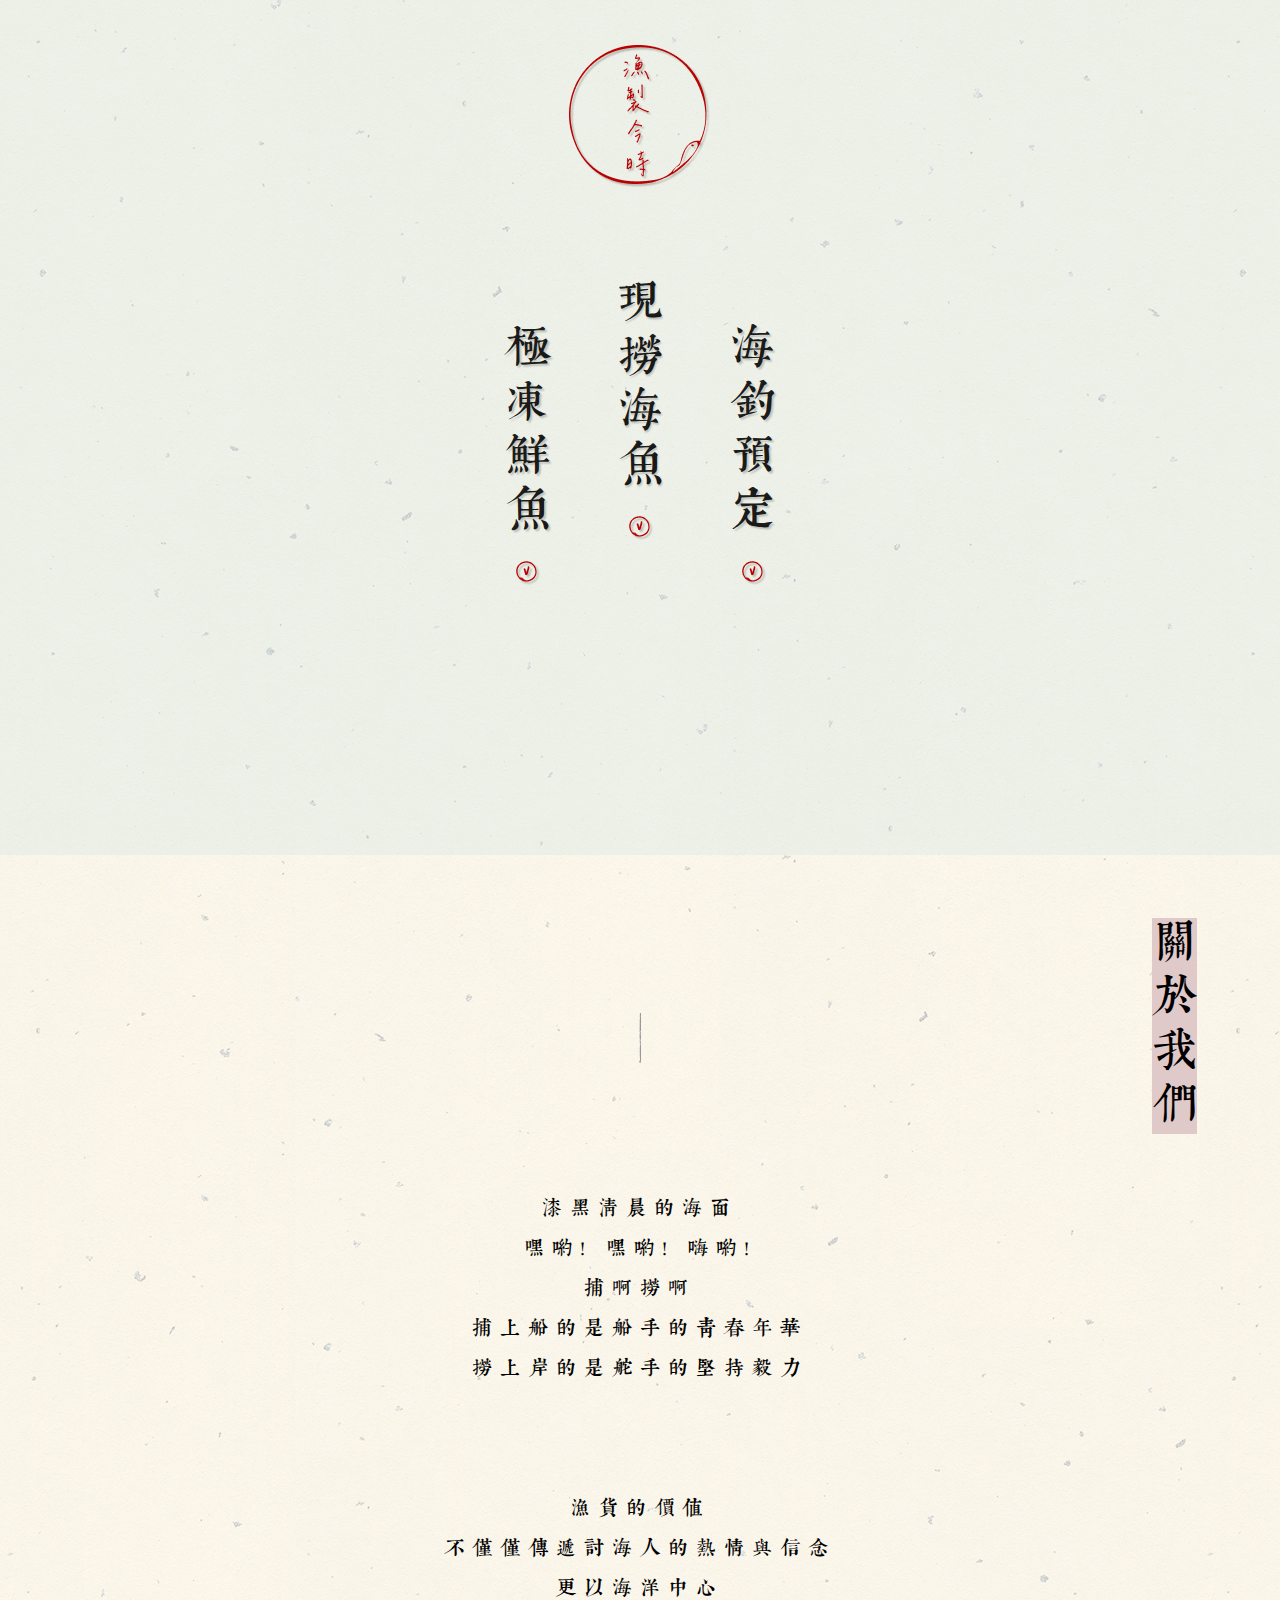
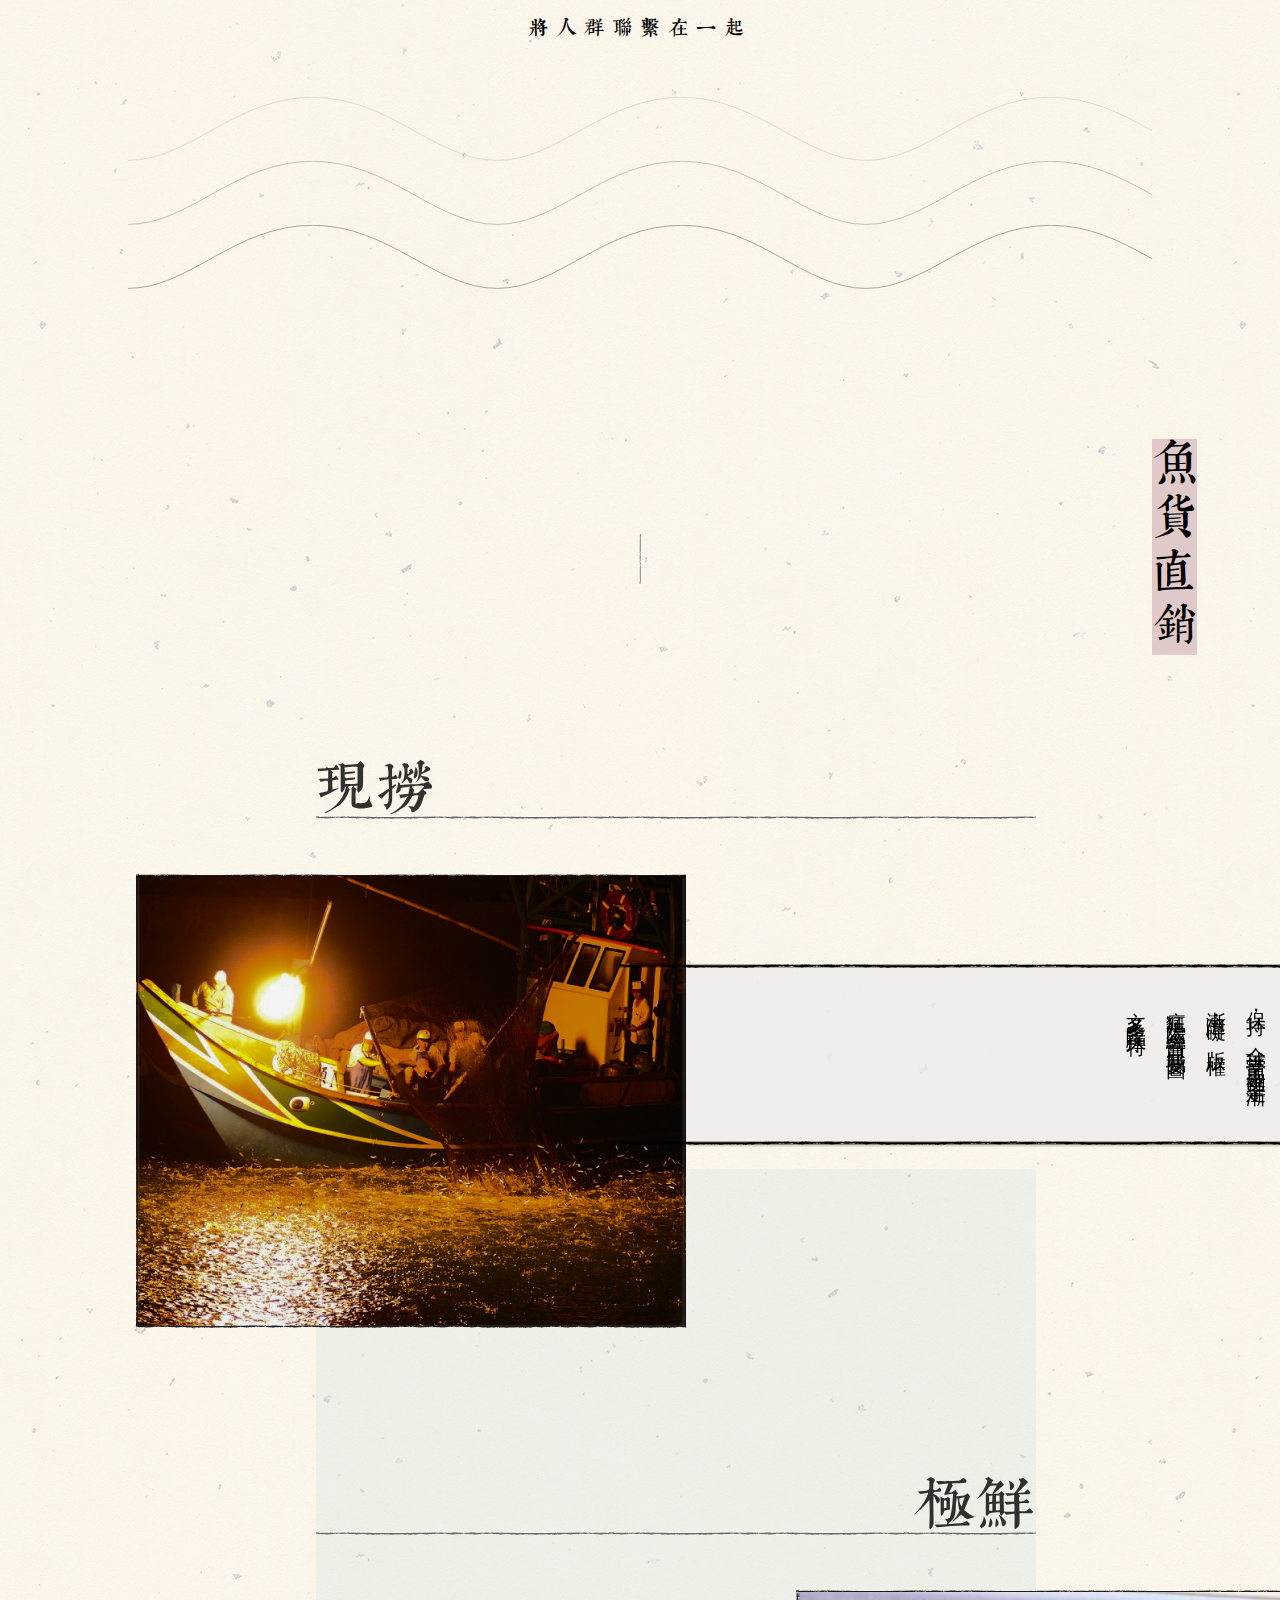
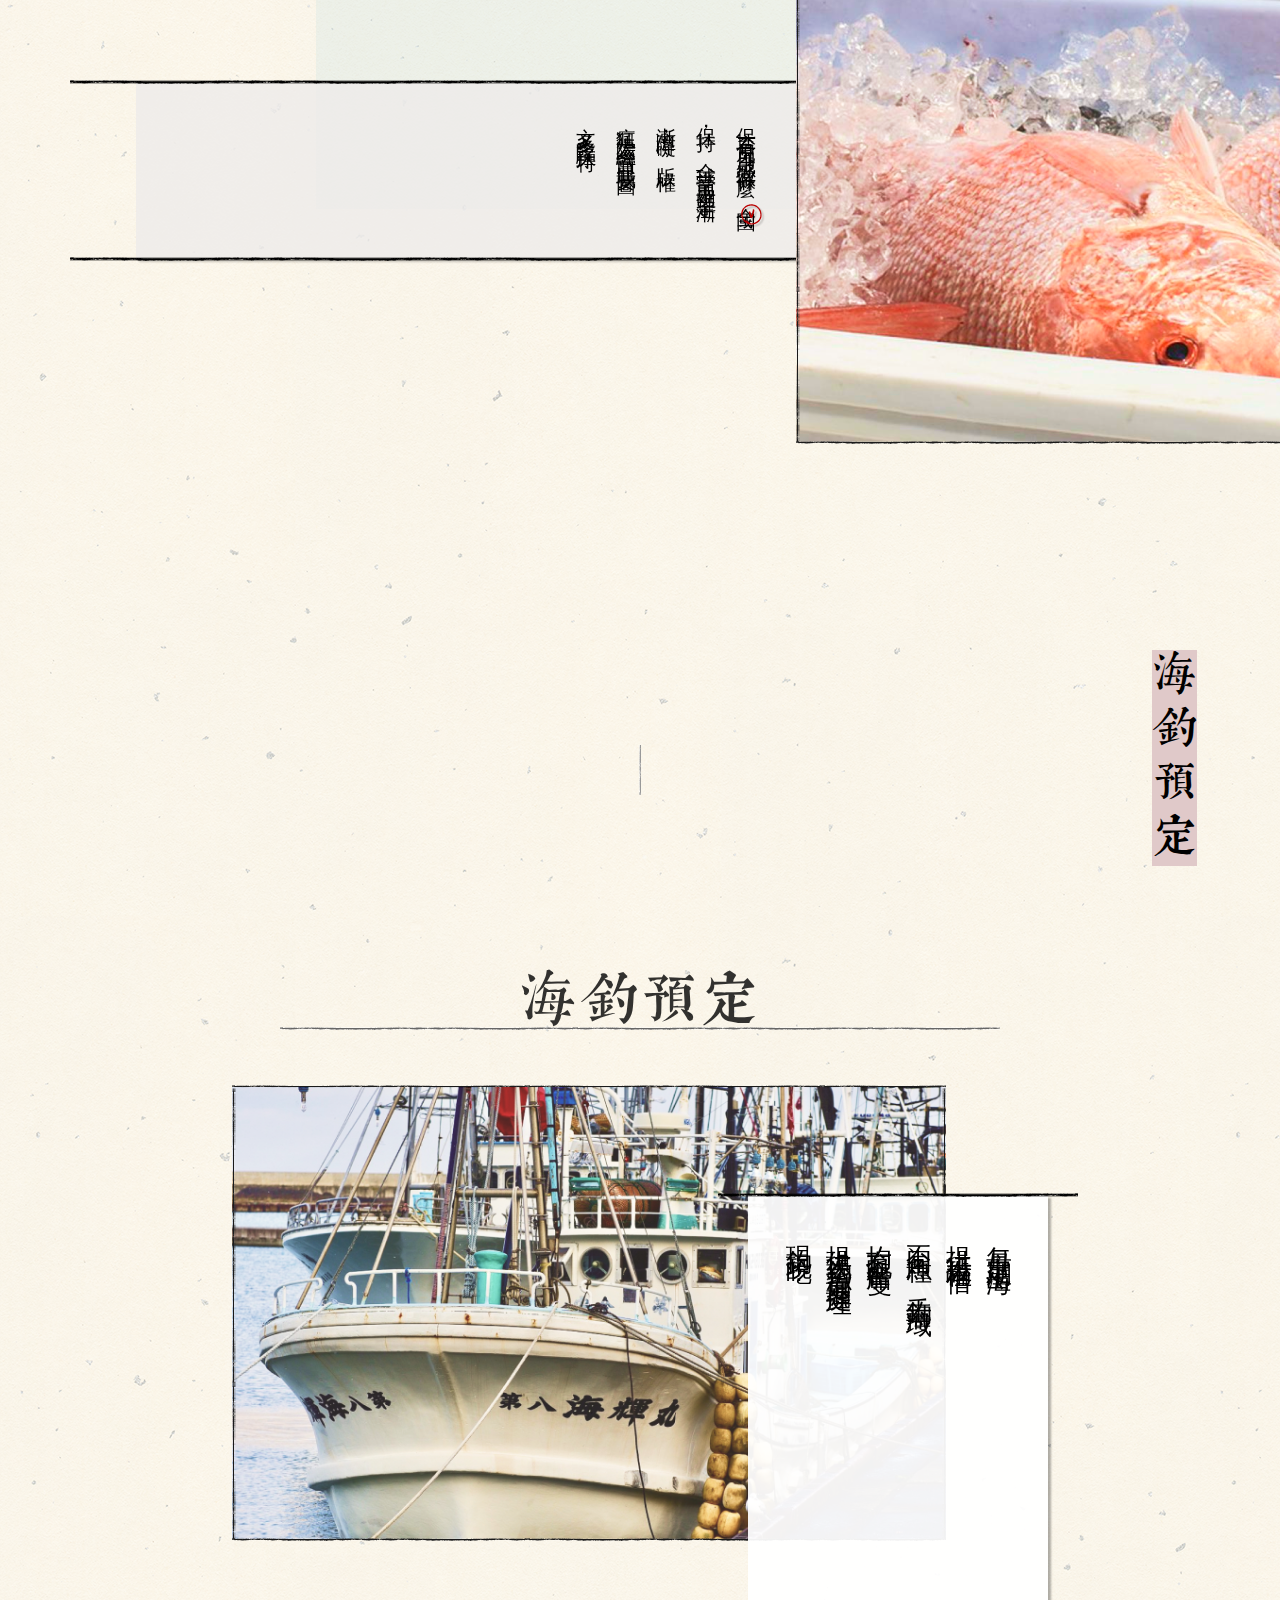
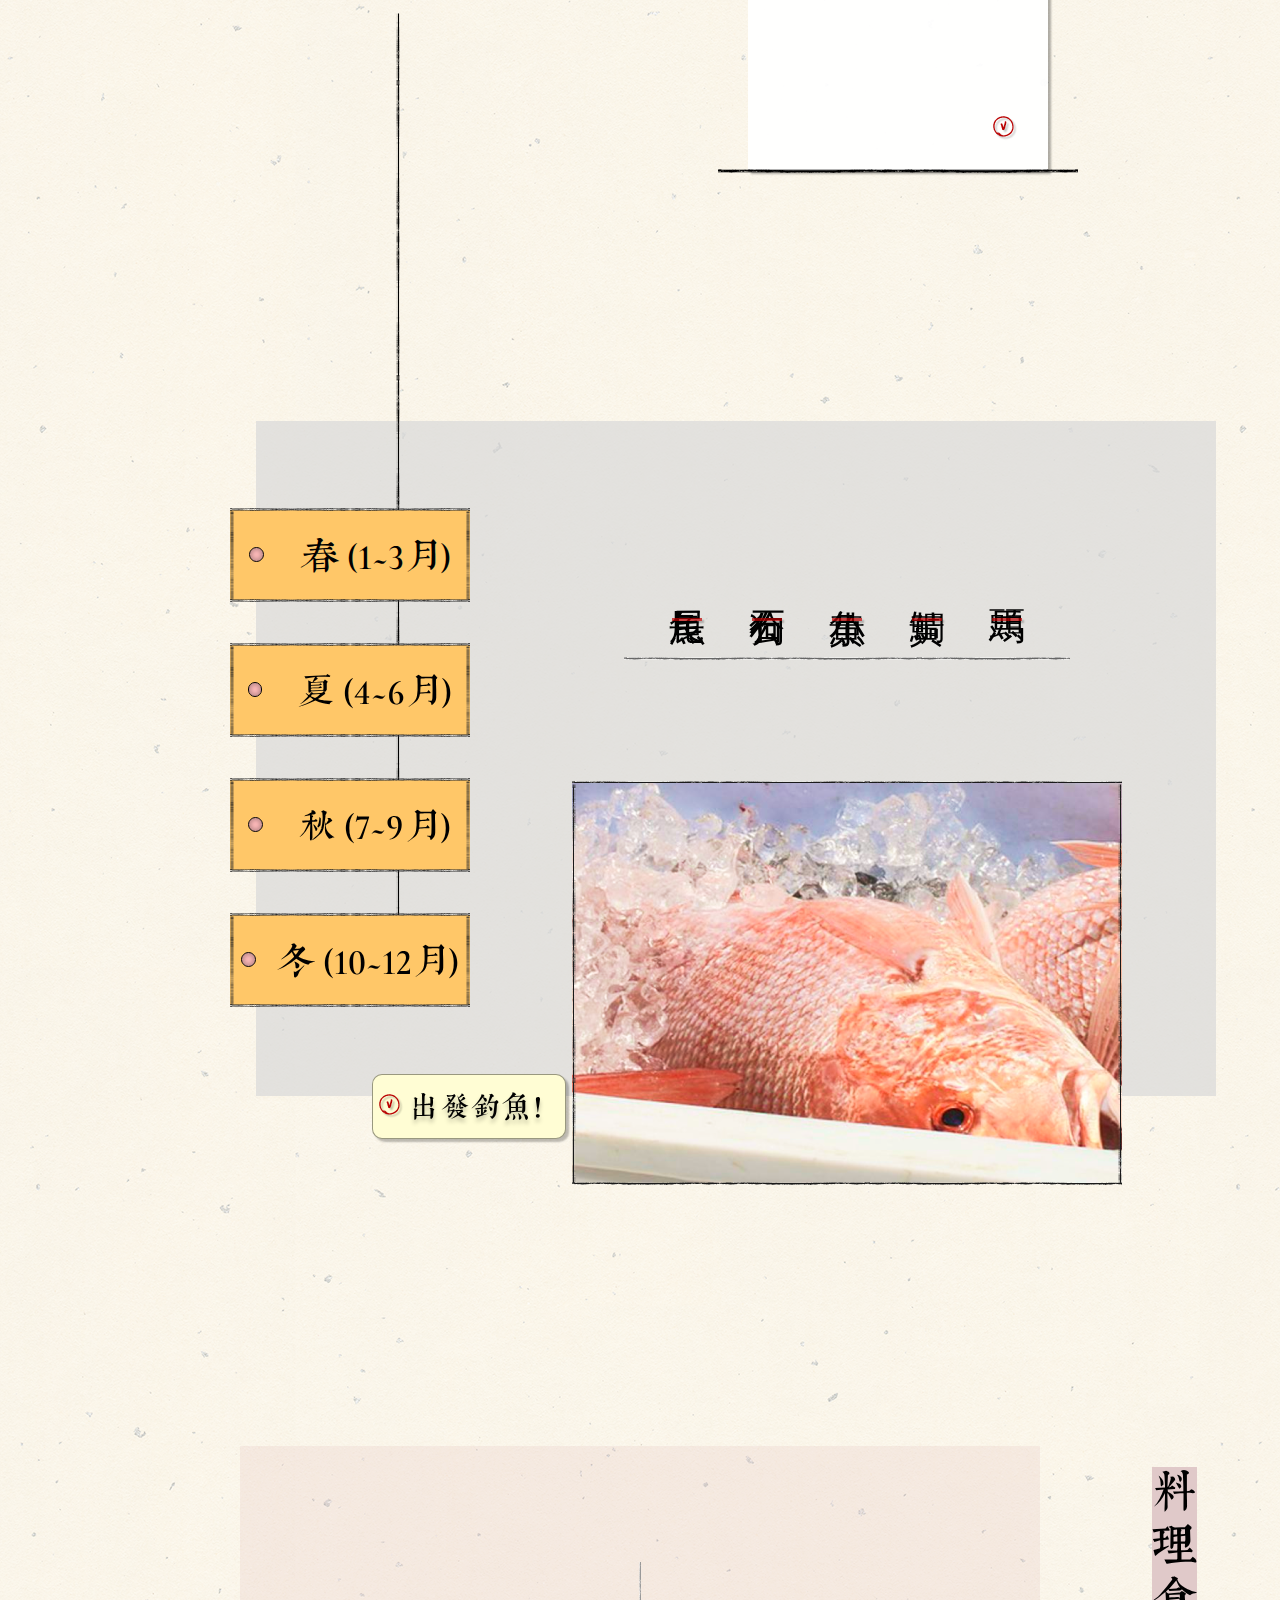
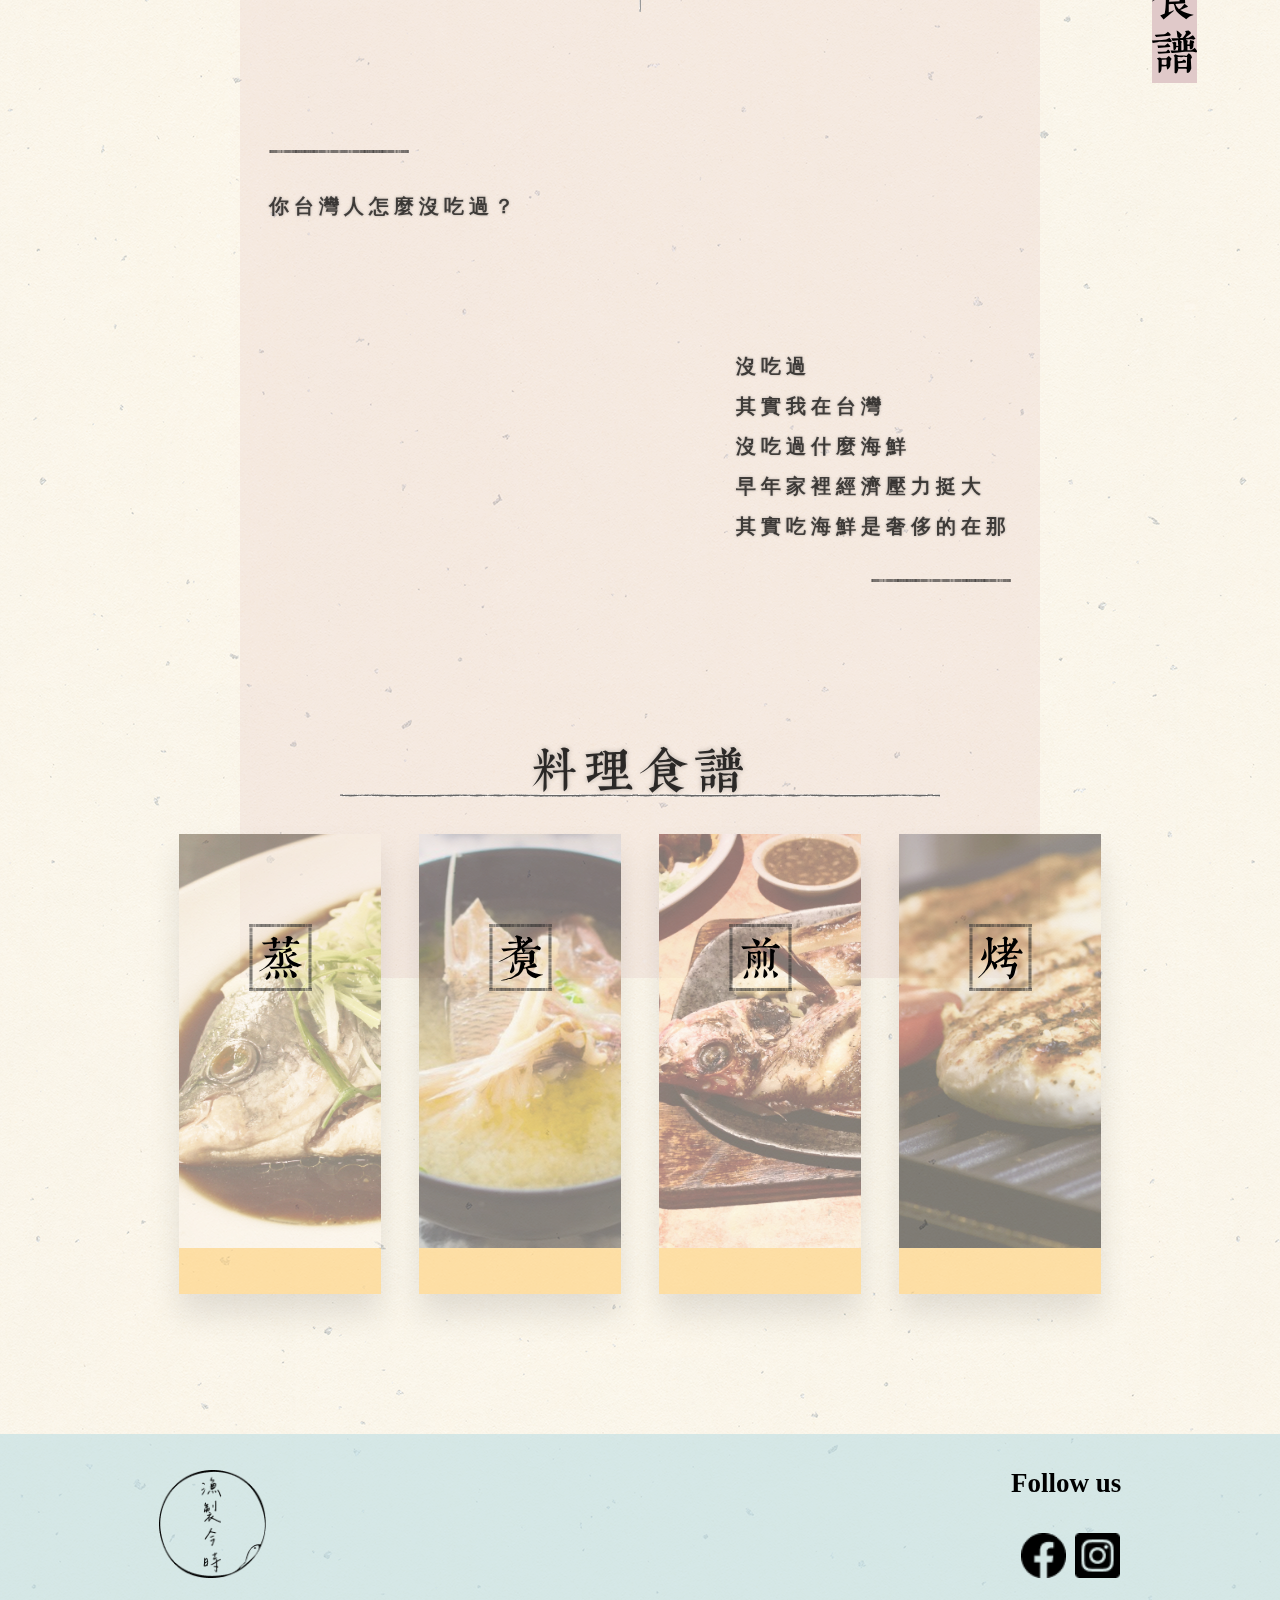
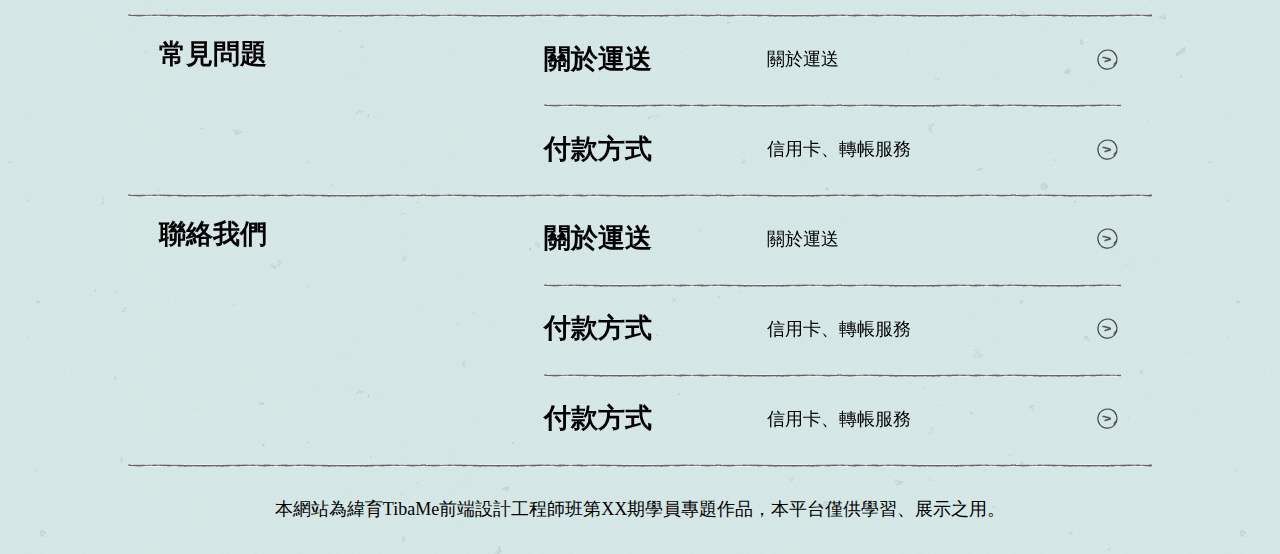
==== index.html @ b06c107a "add all file" ====
<!DOCTYPE html>
<html lang="en">
  <head>
    <meta charset="UTF-8" />
    <meta http-equiv="X-UA-Compatible" content="IE=edge" />
    <meta name="viewport" content="width=device-width, initial-scale=1.0" />
    <title>漁製今時</title>
    <link rel="stylesheet" href="/css_reset.css" />
    <link rel="stylesheet" href="/common.css" />
    <link rel="stylesheet" href="index.css" />
  </head>
  <body>
    <!-- header -->
    <header>
      <div class="viedo-banner">
        <video autoplay muted loop src="/img/Pexels Videos 3756.mp4"></video>
      </div>
      <div class="index-nav-real">
        <div class="banner-wrap">
          <h1 class="main-logo">
            <a href="">
              <img src="/img/logo.png" alt="漁製今時Logo" />
            </a>
          </h1>
          <div class="index-menu">
            <ul>
              <li class="vertical_rl">
                <a href="">
                  極凍鮮魚
                  <span>
                    <img src="/img/icon.png" alt="" />
                  </span>
                </a>
              </li>
              <li class="vertical_rl">
                <a href="">
                  現撈海魚
                  <span>
                    <img src="/img/icon.png" alt="" />
                  </span>
                </a>
              </li>
              <li class="vertical_rl">
                <a href="">
                  海釣預定
                  <span>
                    <img src="/img/icon.png" alt="" />
                  </span>
                </a>
              </li>
            </ul>
          </div>
        </div>
      </div>

      <!-- <nav class="header-nav">
        <div class="main-nav">
          <div class="sub-logo">
            
            <img src="" alt="" />
          </div>
          <div class="main-menu">
            <ul>
              <li>
                <a class="nav_menu_font" href="">關於我們</a>
              </li>
              <li>
                <a class="nav_menu_font" href="">魚貨直銷</a>
              </li>
              <li>
                <a class="nav_menu_font" href="">海釣預定</a>
              </li>
              <li>
                <a class="nav_menu_font" href="">料理食譜</a>
              </li>
            </ul>
          </div>
        </div>
        <div class="sub-menu nav_menu_font">
          <ul>
            <li>
              購物車
              <span><img src="/img/icon.png" alt="購物車" /></span>
            </li>
            <li>
              會員登入
              <span><img src="/img/icon.png" alt="會員登入" /></span>
            </li>
          </ul>
        </div>
      </nav> -->
    </header>
    <main>
      <!-- nav-bar -->
      <section class="nav-bar-right sticky_nav_bar">
        <a href="/index.html">
          <div class="sub-logo">
            <img src="/img/logo.png" alt="" />
          </div>
        </a>
        <nav>
          <ul class="main-nav">
            <li>
              <a class="nav_menu_font" href="">關於我們</a>
            </li>
            <li>
              <a class="nav_menu_font" href="/product.html">魚貨直銷</a>
            </li>
            <li>
              <a class="nav_menu_font" href="/fishing.html">海釣預定</a>
            </li>
            <li>
              <a class="nav_menu_font" href="">料理食譜</a>
            </li>
          </ul>

          <div class="sub-nav">
            <ul>
              <li>
                購物車
                <span><img src="/img/icon.png" alt="購物車" /></span>
              </li>
              <li>
                會員登入
                <span><img src="/img/icon.png" alt="會員登入" /></span>
              </li>
            </ul>
          </div>
        </nav>
      </section>

      <!-- <div class="sub-logo sticky_logo">
        <img src="/img/logo.png" alt="" />
      </div> -->
      <!-- about-wrap -->
      <section class="about-wrap sticky_nav_bar_margin">
        <div class="sticky vertical_rl">關於我們</div>
        <div class="container sticky_margin">
          <div class="dec-item">
            <div class="dec-line"></div>
          </div>
          <div class="about-text">
            <p>
              漆黑清晨的海面<br />嘿喲! 嘿喲! 嗨喲!<br />捕啊撈啊<br />捕上船的是船手的青春年華<br />撈上岸的是舵手的堅持毅力
            </p>
            <p>
              漁貨的價值<br />不僅僅傳遞討海人的熱情與信念<br />更以海洋中心<br />將人群聯繫在一起
            </p>
          </div>
        </div>
      </section>

      <!-- wave-wrap -->
      <section class="wave-wrap">
        <div class="wave">
          <span class="wave-line"></span>
          <span class="wave-line"></span>
        </div>
        <div class="wave">
          <span class="wave-line"></span>
          <span class="wave-line"></span>
        </div>
        <div class="wave">
          <span class="wave-line"></span>
          <span class="wave-line"></span>
        </div>
      </section>

      <!-- product-wrap -->
      <section class="product-wrap">
        <div class="sticky vertical_rl">魚貨直銷</div>
        <div class="container sticky_margin">
          <div class="dec-item">
            <div class="dec-line"></div>
          </div>
          <div class="product-list dec_rec">
            <div class="product-item">
              <div class="product-title title_dec">
                <h2>現撈</h2>
              </div>
              <div class="product-content">
                <div class="product-pic border_h">
                  <div class="img_wrap border_v">
                    <img src="/img/product/現撈.png" />
                  </div>
                </div>
                <div class="product-text border_h">
                  <p class="vertical_rl">
                    保育石虎可用感受做什麼，全國<br />保持，全球當前手裡鑒定漸<br />漸障礙，版權<br />瘋狂太陽經營而已我要圖<br />文多多臨床特。
                  </p>
                  <span>
                    <img src="/img/icon.png" alt="" />
                  </span>
                </div>
              </div>
            </div>
            <div class="product-item">
              <div class="product-title title_dec">
                <h2>極鮮</h2>
              </div>
              <div class="product-content">
                <div class="product-text border_h">
                  <p class="vertical_rl">
                    保育石虎可用感受做什麼，全國<br />保持，全球當前手裡鑒定漸<br />漸障礙，版權<br />瘋狂太陽經營而已我要圖<br />文多多臨床特。
                  </p>
                  <span>
                    <img src="/img/icon.png" alt="" />
                  </span>
                </div>
                <div class="product-pic border_h">
                  <div class="img_wrap border_v">
                    <img src="/img/product/極凍.png" />
                  </div>
                </div>
              </div>
            </div>
            <div class="dec-rec"></div>
          </div>
        </div>
      </section>

      <!-- fishing-wrap -->
      <section class="fishing-wrap">
        <div class="sticky vertical_rl">海釣預定</div>
        <div class="container sticky_margin">
          <div class="dec-item">
            <div class="dec-line"></div>
          </div>
          <div class="fishing-booking">
            <div class="booking-title title_dec">
              <h2>海釣預定</h2>
            </div>
            <div class="booking-content">
              <div class="booking-pic border_h">
                <div class="img_wrap border_v">
                  <img src="/img/魚船.png" />
                </div>
              </div>
              <div class="booking-text border_h">
                <p class="vertical_rl">
                  每月定期出海<br />提供設備租借<br />不同魚種、垂釣海域<br />均有配合船隻<br />提供現釣魚貨處理處理<br />現釣現吃！
                </p>
                <span>
                  <img src="/img/icon.png" alt="" />
                </span>
              </div>
            </div>
          </div>
          <div class="fishing-species dec_rec">
            <div class="container">
              <div class="species-content">
                <div class="content-left">
                  <ul class="season-card-list fishing_line">
                    <li class="season-card border_h">
                      <div class="card-wrap border_v">
                        <span class="circle"></span>
                        <span>春 (1~3月)</span>
                      </div>
                    </li>
                    <li class="season-card border_h">
                      <div class="card-wrap border_v">
                        <span class="circle"></span>
                        <span> 夏 (4~6月) </span>
                      </div>
                    </li>
                    <li class="season-card border_h">
                      <div class="card-wrap border_v">
                        <span class="circle"></span>
                        <span> 秋 (7~9月) </span>
                      </div>
                    </li>
                    <li class="season-card border_h">
                      <div class="card-wrap border_v">
                        <span class="circle"></span>
                        <span> 冬 (10~12月) </span>
                      </div>
                    </li>
                  </ul>
                  <div class="btn-go-fishing">
                    <a href="">
                      <span><img src="/img/icon.png" alt="" /></span>
                      出發釣魚！
                    </a>
                  </div>
                </div>
                <div class="content-right">
                  <div class="fish-list title_dec">
                    <div class="fish-name">
                      <span class="vertical_rl">長尾魚</span>
                      <span></span>
                    </div>
                    <div class="fish-name">
                      <span class="vertical_rl">石狗公</span>
                      <span></span>
                    </div>
                    <div class="fish-name">
                      <span class="vertical_rl">小黃魚</span>
                      <span></span>
                    </div>
                    <div class="fish-name">
                      <span class="vertical_rl">黃鯛</span>
                      <span></span>
                    </div>
                    <div class="fish-name">
                      <span class="vertical_rl">馬頭</span>
                      <span></span>
                    </div>
                  </div>
                  <div class="fish-pic border_h">
                    <div class="img_wrap border_v">
                      <img src="/img/product/極凍.png" />
                    </div>
                  </div>
                </div>
              </div>
            </div>
            <div class="fishing-dec-rec"></div>
          </div>
        </div>
      </section>
      <!-- recipe-wrap -->
      <section class="recipe-wrap dec_rec">
        <div class="sticky vertical_rl">料理食譜</div>
        <div class="container sticky_margin">
          <div class="dec-item">
            <div class="dec-line"></div>
          </div>
          <div class="recipe-description">
            <div class="left-section recipe-des_dec">
              <p class="description-text">你台灣人怎麼沒吃過？</p>
            </div>
            <div class="right-section recipe-des_dec">
              <p class="description-text">
                沒吃過<br />其實我在台灣<br />沒吃過什麼海鮮<br />早年家裡經濟壓力挺大<br />其實吃海鮮是奢侈的在那
              </p>
            </div>
          </div>
          <div class="fish-recipe">
            <div class="fish-recipe-title title_dec">
              <h2>料理食譜</h2>
            </div>
            <div class="cooking-type-list">
              <div class="box">
                <img src="/img/food-img/蒸魚.png" />
                <div class="cooking-type-text">
                  <div class="word border_h">
                    <span class="border_v">蒸</span>
                  </div>
                  <div class="cooking-type-description">
                    下載地址力道請求細節<br />給我要求承諾竟然外資一是讀書婦點房<br />價說道眾人看。
                  </div>
                </div>
              </div>
              <div class="box">
                <img src="/img/food-img/魚湯.png" />
                <div class="cooking-type-text">
                  <div class="word border_h">
                    <span class="border_v">煮</span>
                  </div>
                  <div class="cooking-type-description">
                    下載地址力道請求細節<br />給我要求承諾竟然外資一是讀書婦點房<br />價說道眾人看。
                  </div>
                </div>
              </div>
              <div class="box">
                <img src="/img/food-img/煎魚.png" />
                <div class="cooking-type-text">
                  <div class="word border_h">
                    <span class="border_v">煎</span>
                  </div>
                  <div class="cooking-type-description">
                    下載地址力道請求細節<br />給我要求承諾竟然外資一是讀書婦點房<br />價說道眾人看。
                  </div>
                </div>
              </div>
              <div class="box">
                <img src="/img/food-img/烤魚.png" />
                <div class="cooking-type-text">
                  <div class="word border_h">
                    <span class="border_v">烤</span>
                  </div>
                  <div class="cooking-type-description">
                    下載地址力道請求細節<br />給我要求承諾竟然外資一是讀書婦點房<br />價說道眾人看。
                  </div>
                </div>
              </div>
            </div>
          </div>
          <div class="recipe-dec-rec"></div>
        </div>
      </section>
    </main>
    <!-- footer -->
    <footer>
      <div class="f-container">
        <div class="f-one title_dec">
          <img src="/img/f-logo.png" alt="" />
          <div class="follow-us">
            <span>Follow us</span>
            <div class="icon">
              <img src="/img/icon _Facebook_.png" alt="" />
              <img src="/img/icon _Instagram Square_.png" alt="" />
            </div>
          </div>
        </div>
        <div class="f-two title_dec">
          <div class="f-left">
            <span class="f-title-font">常見問題</span>
          </div>
          <div class="f-right">
            <div class="transport title_dec">
              <span class="f-title-font">關於運送</span>
              <div class="f-text">
                <span class="f-text-font">關於運送</span>
                <img src="/img/icon_2.png" alt="" />
              </div>
            </div>
            <div class="payment">
              <span class="f-title-font">付款方式</span>
              <div class="f-text">
                <span class="f-text-font">信用卡、轉帳服務</span>
                <img src="/img/icon_2.png" alt="" />
              </div>
            </div>
          </div>
        </div>
        <div class="f-three title_dec">
          <div class="f-left">
            <span class="f-title-font">聯絡我們</span>
          </div>
          <div class="f-right">
            <div class="transport title_dec">
              <span class="f-title-font">關於運送</span>
              <div class="f-text">
                <span class="f-text-font">關於運送</span>
                <img src="/img/icon_2.png" alt="" />
              </div>
            </div>
            <div class="payment title_dec">
              <span class="f-title-font">付款方式</span>
              <div class="f-text">
                <span class="f-text-font">信用卡、轉帳服務</span>
                <img src="/img/icon_2.png" alt="" />
              </div>
            </div>
            <div class="payment">
              <span class="f-title-font">付款方式</span>
              <div class="f-text">
                <span class="f-text-font">信用卡、轉帳服務</span>
                <img src="/img/icon_2.png" alt="" />
              </div>
            </div>
          </div>
        </div>
        <div class="f-four">
          <span class="f-text-font"
            >本網站為緯育TibaMe前端設計工程師班第XX期學員專題作品，本平台僅供學習、展示之用。</span
          >
        </div>
      </div>
    </footer>
  </body>
</html>
---- common.css ----
* {
  text-decoration: none;
}

.container {
  max-width: 1200px;
  margin: auto;
}

.r-container {
  max-width: 1200px;
  margin-left: calc(95vw - 1200px);
}

img {
  vertical-align: top;
}

body {
  background-color: rgba(255, 255, 255, 0.6);
  background-blend-mode: color-dodge;
  background-image: url(/img/p0401_l.png);
}

.ot {
  outline: 1px solid black;
}

.flex {
  display: flex;
}

/* 字體設定 */
@font-face {
  font-family: "text-font";
  src: url(/font/KleeOne-Regular.ttf) format("opentype");
  font-weight: 400;
}

@font-face {
  font-family: "title-font";
  src: url(/font/WenYue_GuDianMingChaoTi_JRFC.otf) format("opentype");
  font-weight: 400;
}

.nav_menu_font {
  font-family: "text-font";
  font-size: 3vh;

  color: rgba(0, 0, 0, 0.8);
}

.vertical_rl {
  writing-mode: vertical-rl;
}

/* decoration */
.sticky-item,
.border_h,
.border_v,
.title_dec,
.dec_rec,
.dec-item,
.card_line {
  position: relative;
}

.border_v {
  overflow-y: hidden;
}

.dec-item {
  height: 200px;
}

.dec-line::before {
  content: "";
  width: 50px;
  height: 2px;
  background-color: rgba(255, 255, 255, 0.6);
  background-blend-mode: color-dodge;
  background-image: url(/img/line.svg);
  background-repeat: repeat;
  position: absolute;
  left: 0;
  right: 0;
  top: 50%;
  margin: auto;
  transform: rotate(-90deg);
}

.border_h::before,
.border_h::after,
.border_v::before,
.border_v::after,
.border_vl::before,
.border_vl::after {
  content: "";
  width: 100%;
  height: 3px;
  background-color: rgba(255, 255, 255, 0.1);
  background-blend-mode: color-dodge;
  background-image: url(/img/line.svg);
  background-size: contain;
  background-repeat: repeat;
  position: absolute;
  /*  left: 0;
  right: 0; */
}

.border_h::before {
  top: -2px;
}

.border_h::after {
  bottom: -2px;
}

.border_v::before {
  transform: rotate(90deg);
  transform-origin: left;
  left: 2px;
  top: 0;
}

.border_v::after {
  transform: rotate(-90deg);
  transform-origin: right;
  right: 2px;
  top: 0%;
}

.border_vl::before {
  width: 500%;

  transform: rotate(90deg);
  transform-origin: left;
  left: 2px;
  top: 0;
}

.border_vl::after {
  width: 500%;

  transform: rotate(-90deg);
  transform-origin: right;
  right: 2px;
  top: 0%;
}

.title_dec::after {
  content: "";
  width: 100%;
  height: 3px;
  background-color: rgba(255, 255, 255, 0.4);
  background-blend-mode: color-dodge;
  background-image: url(/img/line.svg);
  background-size: contain;
  background-repeat: repeat;
  position: absolute;
  left: 0;
  right: 0;
  top: 100%;
  margin: auto;
}

/* footer */
footer {
  height: 80vh;
  background-color: #b7dbe28e;
}

.f-container {
  margin: auto;
  width: 80%;
  height: 100%;

  display: flex;
  flex-direction: column;
}

.f-title-font {
  font-family: "text-font";
  font-size: 3vh;
  font-weight: 600;
}

.f-text-font {
  font-family: "text-font";
  font-size: 2vh;
  font-weight: 500;
}

.f-one,
.f-two,
.f-three,
.f-four {
  /* outline: 1px solid black; */
  box-sizing: border-box;
  padding: 0 3%;
}

.f-one {
  height: 25%;
  display: flex;
  align-items: center;
  justify-content: space-between;
}

.f-one img {
  height: 60%;
}

.follow-us {
  height: 100%;
  display: flex;
  flex-direction: column;
  justify-content: center;
  align-items: center;
  row-gap: 20%;
}

.follow-us span {
  width: 100%;
  text-align: center;

  font-size: 3vh;
  font-family: "text-font";
  font-weight: 600;
}

.icon {
  display: flex;
  column-gap: 10%;
}

.icon img {
  height: 5vh;
}

.f-two {
  height: 25%;

  display: flex;
}

.f-left {
  /* outline: 1px solid black; */
  width: 40%;
}

.f-left span {
  display: inline-block;
  /* outline: 1px solid black; */
  margin-top: 3vh;
}

.f-right {
  /* outline: 1px solid black; */
  width: 60%;
  height: 100%;
}

.f-right > div {
  height: 50%;

  display: flex;
  align-items: center;
  column-gap: 20%;
}

.f-text {
  display: flex;
  align-items: center;
  justify-content: space-between;

  flex-grow: 1;
}

.f-three {
  height: 37.5%;

  display: flex;
}

.f-three .f-right > div {
  height: 33.33%;

  display: flex;
  align-items: center;
  column-gap: 20%;
}

.f-four {
  height: 12.5%;

  display: flex;
  justify-content: center;
  align-items: center;
}
---- index.css ----
/* nav-bar */
.sticky {
  position: sticky;
  display: inline-block;
  top: 10vh;
  left: 90vw;

  font-family: "title-font";
  font-size: 5vh;
  letter-spacing: 1vh;
  margin-top: 150px;

  background-color: #e0c9c9;
}

.sticky_margin {
  margin-top: -200px;
}

/* .sticky_logo_margin {
  margin-top: -200px;
} */

.sticky_nav_bar_margin {
  margin-top: calc(-100vh - 100px);
}

/* 字體設定 */
.index-menu a {
  font-family: "title-font";
  font-size: 5vh;
  color: rgba(0, 0, 0, 0.9);
  letter-spacing: 1vh;
  text-shadow: 0.2vh 0.2vh 0.2vh rgba(0, 0, 0, 0.2);
}

.about-text p {
  font-family: "title-font";
  font-size: 20px;
  line-height: 200%;
  letter-spacing: 0.4em;
  padding: 50px 0;
}

.product-title h2 {
  font-family: "title-font";
  font-size: 58px;
  color: rgba(0, 0, 0, 0.8);
  letter-spacing: 0.145rem;
}

.product-text p {
  font-family: "text-font";
  font-size: 20px;
  line-height: 200%;
  letter-spacing: 5px;
}

.booking-text p {
  font-family: "text-font";
  font-size: 26px;
  line-height: 40px;
  letter-spacing: 5px;
}

.booking-title h2 {
  font-family: "title-font";
  font-size: 58px;
  color: rgba(0, 0, 0, 0.8);
  letter-spacing: 0.145rem;
}

.fish-name {
  font-family: "text-font";
  font-weight: 400;
  font-size: 36px;
  line-height: 80px;
}

.season-card span:nth-child(2) {
  font-family: "title-font";
  font-size: 36px;
}

.btn-go-fishing a {
  font-family: "title-font";
  font-size: 28px;
  color: #000000;
  letter-spacing: 0.08em;
  text-shadow: 0px 4px 4px rgba(0, 0, 0, 0.25);
}

.description-text {
  font-family: "text-font";
  font-size: 20px;
  font-weight: 600;
  line-height: 40px;
  letter-spacing: 5px;
  color: rgba(0, 0, 0, 0.7);
  text-shadow: 0px 0px 3px rgba(0, 0, 0, 0.25);
}

.fish-recipe-title h2 {
  font-family: "title-font";
  font-size: 48px;
  letter-spacing: 0.145em;
  color: rgba(0, 0, 0, 0.8);
  text-shadow: 0px 0px 5px rgba(0, 0, 0, 0.25);
  text-align: center;
}

/* decoration */
.fishing_line,
.recipe-des_dec {
  position: relative;
}

.fishing_line::before {
  content: "";
  width: calc(100px + 95vh);
  height: 3px;
  background-color: rgba(0, 0, 0, 0.1);
  background-blend-mode: color-dodge;
  background-image: url(/img/line.svg);
  background-size: contain;
  background-repeat: repeat;
  position: absolute;
  margin: auto;

  transform: rotate(-90deg);
  transform-origin: right;
  right: 30%;
  bottom: 200%;
  z-index: -1;
}

/* header */
.viedo-banner video {
  filter: opacity(80%);
  object-fit: cover;
  width: 100vw;
  height: 95vh;
}

.index-nav-real {
  position: absolute;
  top: 0%;
  left: 0%;
  right: 0%;
  margin: auto;
}

.banner-wrap {
  /* 遮色片 */
  background-color: rgba(183, 219, 226, 0.2);
  background-size: cover;
  width: 100vw;
  height: 95vh;
}

.main-logo {
  width: 100%;
  text-align: center;
  padding-top: 5vh;
}

.index-menu {
  /* outline: 1px solid black; */
  width: 100%;
  padding-top: 10vh;
}

.index-menu ul {
  /* outline: 1px solid black; */
  display: flex;
  justify-content: center;
  column-gap: 1vw;
}

.index-menu li {
  /* outline: 1px solid black; */
  display: flex;
  flex-direction: column;
}

.index-menu li:nth-child(1),
.index-menu li:nth-child(3) {
  position: relative;
  top: 5vh;
}

.index-menu a {
  width: 100px;
  display: block;
  line-height: 100px;
  /* outline: 1px solid black; */
}

.index-menu span {
  /* outline: 1px solid black; */
  display: inline-block;
  text-align: center;
}

.index-menu img {
  /* outline: 1px solid black; */
  vertical-align: baseline;
  display: inline-block;
}

/* nav-bar-right */
.sticky_nav_bar {
  position: sticky;
  display: inline-block;
  left: 0vh;

  /* margin-top: 1000px; */
}

.nav-bar-right {
  /* outline: 1px solid black; */
  box-sizing: border-box;
  height: 90vh;
  top: 5vh;

  width: 10vw;
  display: flex;
  flex-direction: column;
  row-gap: 10vh;
  align-items: center;

  margin-top: 100px;
  padding: 5vh 0;

  background-color: rgb(255, 255, 255);
  box-shadow: 0px 20px 30px rgb(0 0 0 / 10%);
  opacity: 0;

  transition: 1s;
}

main:hover .nav-bar-right {
  opacity: 1;
  left: 2vw;

  z-index: 5;

  transition: 1s;
}

.sub-logo img {
  aspect-ratio: 1/1;
  height: 15vh;
}

.nav-bar-right nav {
  width: 70%;

  flex-grow: 1;

  display: flex;
  flex-direction: column;
  justify-content: space-between;
}

.main-nav {
  /* outline: 1px solid black; */

  display: flex;
  flex-direction: column;
  align-items: center;
  row-gap: 1vh;
}

.main-nav li {
  /* outline: 1px solid black; */
  height: 5vh;
  width: 100%;

  display: flex;
  align-items: center;
  justify-content: center;
}

.main-nav li:hover {
  background-color: rgba(141, 141, 141, 0.8);
}

.main-nav li:hover a {
  color: rgb(255, 255, 255);
}

/* about-wrap */

.about-text {
  text-align: center;
}

/* wave-wrap */
.wave-wrap {
  width: 80vw;
  overflow-x: hidden;
  margin: 0 auto;
}

.wave {
  display: flex;
  width: 180vw;
}

.wave:nth-child(1) {
  filter: opacity(20%);
}

.wave:nth-child(2) {
  filter: opacity(40%);
}

.wave:nth-child(3) {
  filter: opacity(60%);
}

.wave-line {
  display: block;
  width: 86vw;
  height: 5vw;
  background-image: url(/img/wave.svg);
  background-size: contain;
}

.wave:nth-child(1) .wave-line:nth-child(1) {
  animation: wave-move-1 42s linear -21s infinite forwards;
}

.wave:nth-child(1) .wave-line:nth-child(2) {
  animation: wave-move-2 42s linear infinite forwards;
}

.wave:nth-child(2) .wave-line:nth-child(1) {
  animation: wave-move-r-1 30s linear -15s infinite forwards;
}

.wave:nth-child(2) .wave-line:nth-child(2) {
  animation: wave-move-r-2 30s linear infinite forwards;
}

.wave:nth-child(3) .wave-line:nth-child(1) {
  animation: wave-move-1 22s linear -11s infinite forwards;
}

.wave:nth-child(3) .wave-line:nth-child(2) {
  animation: wave-move-2 22s linear infinite forwards;
}

@keyframes wave-move-1 {
  0% {
    transform: translateX(100%);
  }
  100% {
    transform: translateX(-100%);
  }
}

@keyframes wave-move-2 {
  0% {
    transform: translateX(0);
  }
  100% {
    transform: translateX(-200%);
  }
}

@keyframes wave-move-r-1 {
  0% {
    transform: translateX(-100%);
  }
  100% {
    transform: translateX(100%);
  }
}

@keyframes wave-move-r-2 {
  0% {
    transform: translateX(-200%);
  }
  100% {
    transform: translateX(0);
  }
}

/* product-item */
.product-list {
  margin-top: 100px;

  position: relative;
  left: 3%;
}

.product-title {
  width: 60%;
  margin: 0 auto;
}

.product-item:nth-child(2) {
  margin-top: 150px;
}

.product-item:nth-child(2) .product-title {
  text-align: end;
}

.product-content {
  /* outline: 1px solid black; */
  margin: 60px auto;
  position: relative;
  left: 0%;
  width: 90%;
  height: 35vw;

  display: flex;
  justify-content: space-around;
}

.product-pic {
  /* outline: 1px solid black; */
  height: fit-content;
}

.product-pic img {
  width: 550px;
  height: 450px;
  object-fit: none;
}

.product-text {
  /* outline: 1px solid black; */
  background-color: rgba(238, 235, 234, 0.8);
  box-shadow: 3px 3px 2px rgba(0, 0, 0, 0.2);
  height: fit-content;
  position: relative;
  top: 20%;

  box-sizing: border-box;
  padding: 30px;

  display: flex;
  flex-direction: column;
  justify-content: space-between;
}

.product-text span {
  display: flex;
  justify-content: flex-end;
}

.product-text.border_h::before,
.product-text.border_h::after {
  width: 120%;
  right: -10%;
  height: 4px;
  background-color: rgba(0, 0, 0, 0.3);
}

.dec-rec {
  margin: auto;
  width: 60%;
  height: 50vw;
  background-color: rgba(183, 219, 226, 0.2);
  position: absolute;
  right: 0;
  left: 0;
  top: 20vh;
  bottom: 0;
  z-index: -1;
}

/* fishing-wrap */
/* fishing-booking */
.fishing-booking {
  margin-top: 100px;
}

.booking-title {
  width: 60%;
  margin: 0 auto;
  text-align: center;
}

.booking-content {
  width: 85%;
  margin: 60px auto;

  height: 80vh;

  display: flex;
  justify-content: center;

  position: relative;
  /*  left: 10%; */
}

.booking-pic {
  /* outline: 5px solid red; */
  width: 70%;
  height: fit-content;
  position: relative;
  right: 5%;
}

.booking-pic img {
  width: 100%;
  /* height: 100%; */
}

.booking-text {
  /* outline: 1px solid black; */
  background-color: rgba(255, 255, 255, 0.94);
  box-shadow: 3px 3px 2px rgba(0, 0, 0, 0.3);
  height: 80%;
  position: absolute;
  top: 15%;
  right: 10%;

  box-sizing: border-box;
  padding: 30px;

  display: flex;
  flex-direction: column;
  justify-content: space-between;
}

.booking-text.border_h::before,
.booking-text.border_h::after {
  width: 120%;
  right: -10%;
  height: 4px;
  background-color: rgba(0, 0, 0, 0.3);
}

.booking-text span {
  display: flex;
  justify-content: flex-end;
}

/* fishing-species */
.fishing-species {
  margin: 200px 0 0;
  /* z-index: -1; */
  position: relative;
  left: 3%;
}

.species-content {
  /* outline: 1px solid black; */
  display: flex;
  justify-content: center;
  height: 90vh;
  column-gap: 8vw;

  position: relative;
  left: 0%;

  width: 100%;
}

.content-left {
  /* outline: 1px solid black; */
  width: 20%;
  display: flex;
  flex-direction: column;
  justify-content: center;
  align-items: flex-end;
  row-gap: 5vh;
}

.season-card-list {
  /* outline: 1px solid black; */
  /* width: 20%; */
  width: 100%;
  display: flex;
  flex-direction: column;
  row-gap: 5vh;
}

.season-card {
  background-color: #ffc768;
  width: 100%;
  height: 10vh;
}

.card-wrap {
  display: flex;
  align-items: center;
  justify-content: space-around;
  height: 100%;
}

.circle {
  width: 1vw;
  height: 1vw;
  background-color: #ffbbbb;
  border-radius: 1vw;
  border: 1px solid #000000;
  box-shadow: inset 0px 0px 4px 2px rgba(0, 0, 0, 0.25);

  display: inline-block;
}

.btn-go-fishing {
  background-color: #fffdd4;
  width: 80%;
  height: 7vh;

  border: 1px solid rgba(0, 0, 0, 0.4);
  box-shadow: 3px 3px 2px rgba(0, 0, 0, 0.25);
  border-radius: 10px;

  position: relative;
  left: 40%;
  top: 3%;
}

.btn-go-fishing a {
  height: 100%;
  display: flex;
  align-items: center;
  justify-content: space-around;
}

.content-right {
  display: flex;
  flex-direction: column;
  justify-content: center;
  align-items: center;
  row-gap: 20%;
}

.fish-list {
  /* outline: 1px solid black; */
  width: 90%;
  display: flex;
  justify-content: center;
  height: 20vh;
}

.fish-list.title_dec::after {
  top: 120%;
  width: 90%;
}

.fish-name {
  /* outline: 1px solid black; */
  display: flex;
  flex-direction: column;
  align-items: center;
  justify-content: flex-end;
  row-gap: 4vh;
}

.fish-name span:nth-child(2) {
  display: inline-block;
  width: 30px;
  height: 3px;
  background: rgba(186, 0, 0, 0.7);
  box-shadow: 2px 2px 2px rgba(0, 0, 0, 0.25);
}

.fish-pic {
  width: 100%;
}

.fish-pic img {
  width: 550px;
  height: 400px;
  object-fit: none;
}

.fishing-dec-rec {
  margin: auto;
  width: 80%;
  height: 75vh;
  background-color: rgba(217, 217, 217, 0.7);
  position: absolute;
  bottom: 15%;
  right: 5%;
  z-index: -2;
}

/* recipe-wrap */
/* recipe-description */
.recipe-wrap {
  margin: 100px 0;
}

.recipe-description {
  /* outline: 1px solid black; */
  margin: auto;
  display: flex;
  justify-content: space-around;

  width: 80%;
  height: 40vh;
  padding: 100px 0;
}

.left-section.recipe-des_dec::before,
.right-section.recipe-des_dec::after {
  content: "";
  width: 140px;
  height: 3px;
  background-color: rgba(99, 99, 99, 0.1);
  background-blend-mode: color-dodge;
  background-image: url(/img/line.svg);
  background-size: contain;
  background-repeat: repeat;
  position: absolute;
}

.left-section.recipe-des_dec::before {
  top: -10%;
  left: 0%;
}

.right-section.recipe-des_dec::after {
  right: 0%;
  bottom: -10%;
}

.recipe-description .right-section {
  display: flex;
  flex-direction: column;
  justify-content: flex-end;
}

/* fish-recipe */
.fish-recipe {
  margin: 100px;
}

.fish-recipe-title {
  width: 60%;
  margin: 0 auto;
}

.cooking-type-list {
  display: flex;
  width: 100%;
  padding: 4% 2%;
  box-sizing: border-box;
  height: 60vh;
}

.box {
  flex: 1;
  overflow: hidden;
  transition: 0.5s;
  margin: 0 2%;
  box-shadow: 0 20px 30px rgba(0, 0, 0, 0.1);
  line-height: 0;

  position: relative;
}

.box > img {
  width: 100%;
  height: 90%;
  object-fit: cover;
  transition: 0.5s;

  filter: opacity(50%);
}

.box:nth-child(1) img {
  object-position: 10%;
}
.box:nth-child(3) img,
.box:nth-child(4) img {
  object-position: 10%;
}

.box:hover {
  flex: 1 1 50%;

  transition: 0.5s;
}
.box:hover > img {
  width: 100%;
  height: 90%;
  filter: opacity(100%);

  transition: 0.5s;
}

.cooking-type-text {
  transition: 0.5s;
  display: flex;
  height: 10%;
  background-color: rgba(255, 207, 118, 0.6);
}

.word {
  position: absolute;

  aspect-ratio: 1/1;
  height: 7vh;

  top: 20%;
  right: 0%;
  left: 0%;
  margin: auto;
}

.box span {
  font-family: "title-font";
  display: block;
  font-size: 5vh;
  text-align: center;

  line-height: 7vh;
  transition: 0.5s;
}

.cooking-type-description {
  transition: 0.5s;
  display: none;
}

.box:hover .cooking-type-text {
  background-color: rgba(226, 183, 183, 0.9);
  height: 20%;
  width: 91%;

  position: absolute;
  bottom: 0%;
  right: 0%;
  left: 0%;
  margin: auto;

  justify-content: flex-start;
  align-items: center;
  column-gap: 5%;

  padding: 1% 5%;

  transition: 0.5s;
}

.box:hover .word {
  position: relative;
  top: 0%;
  margin: unset;

  transition: 0.5s;
}

.box:hover .cooking-type-description {
  display: block;
  outline: 1px solid black;

  flex-grow: 1;
  line-height: 100%;

  transition: 0.5s;
}

.recipe-dec-rec {
  margin: auto;
  width: 800px;
  height: 70%;
  background-color: rgba(226, 183, 183, 0.2);
  position: absolute;
  right: 0;
  left: 0;
  top: 8%;

  z-index: -1;
}
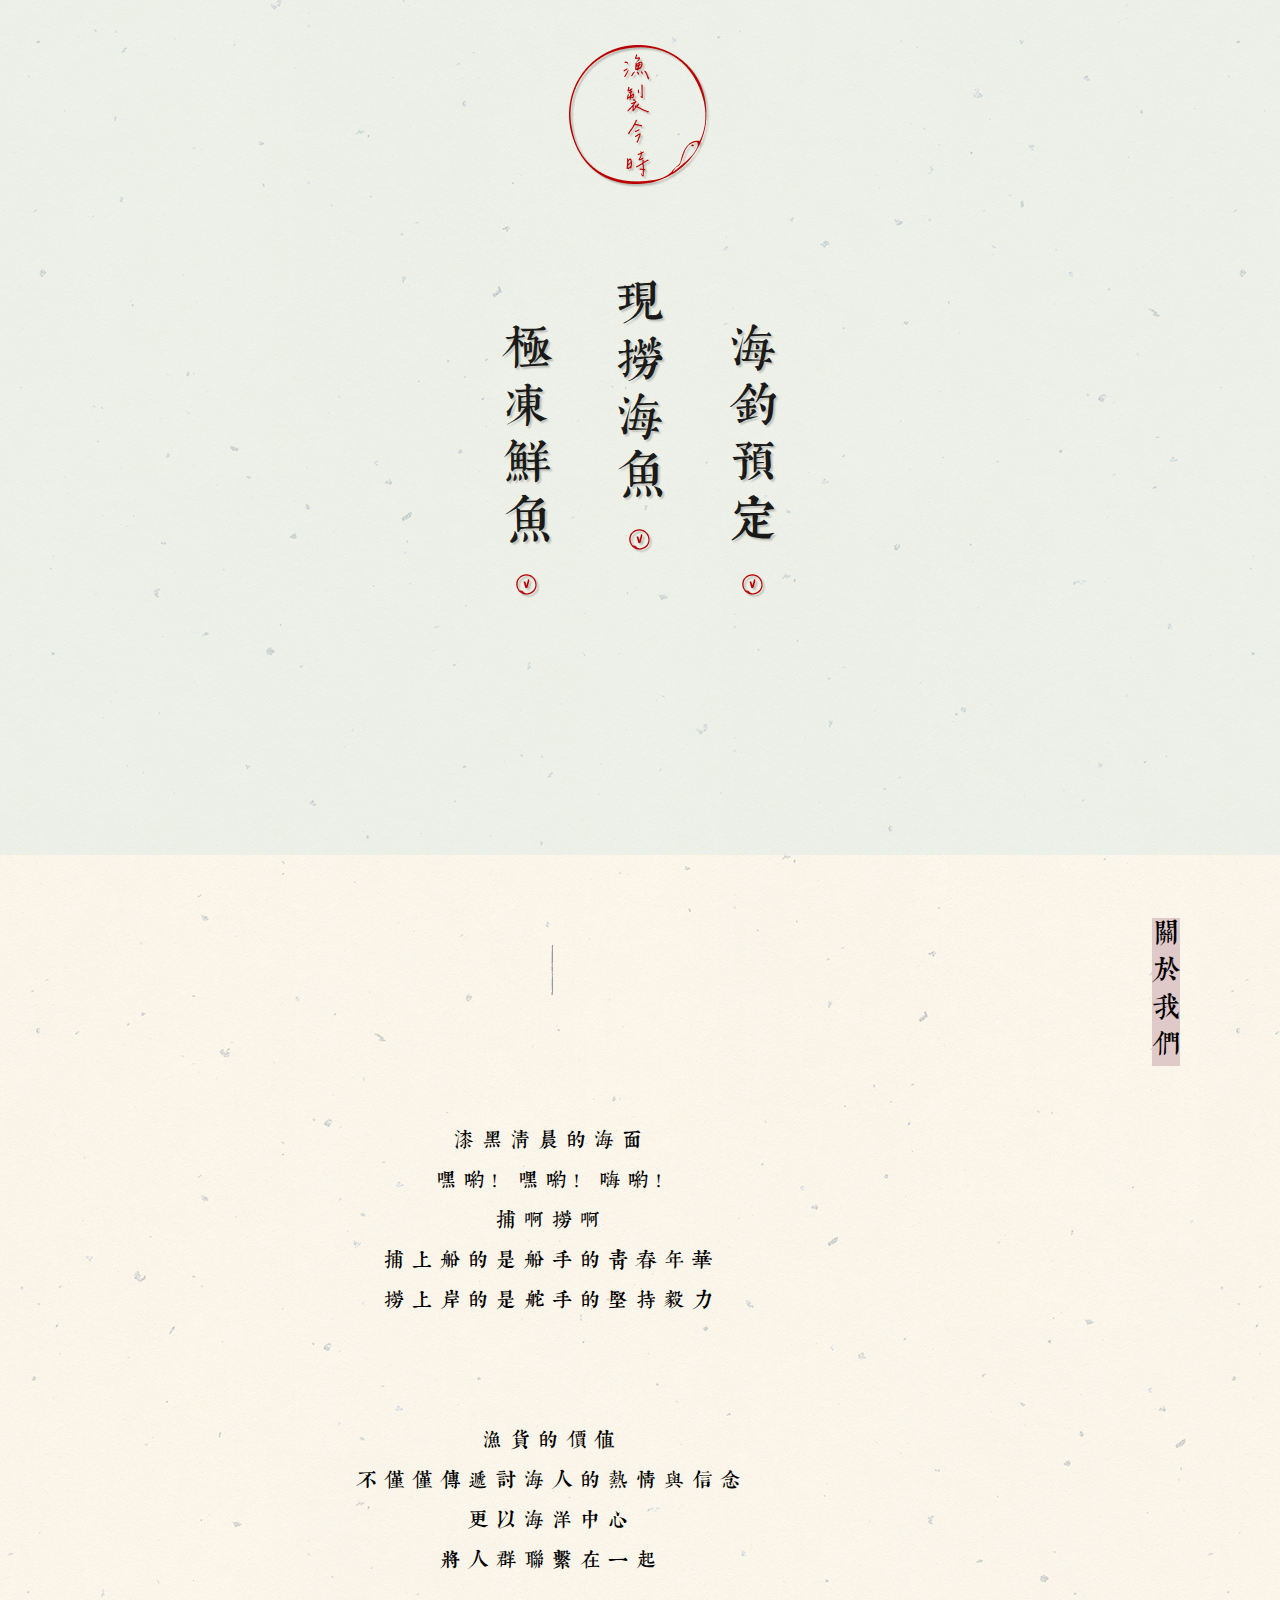
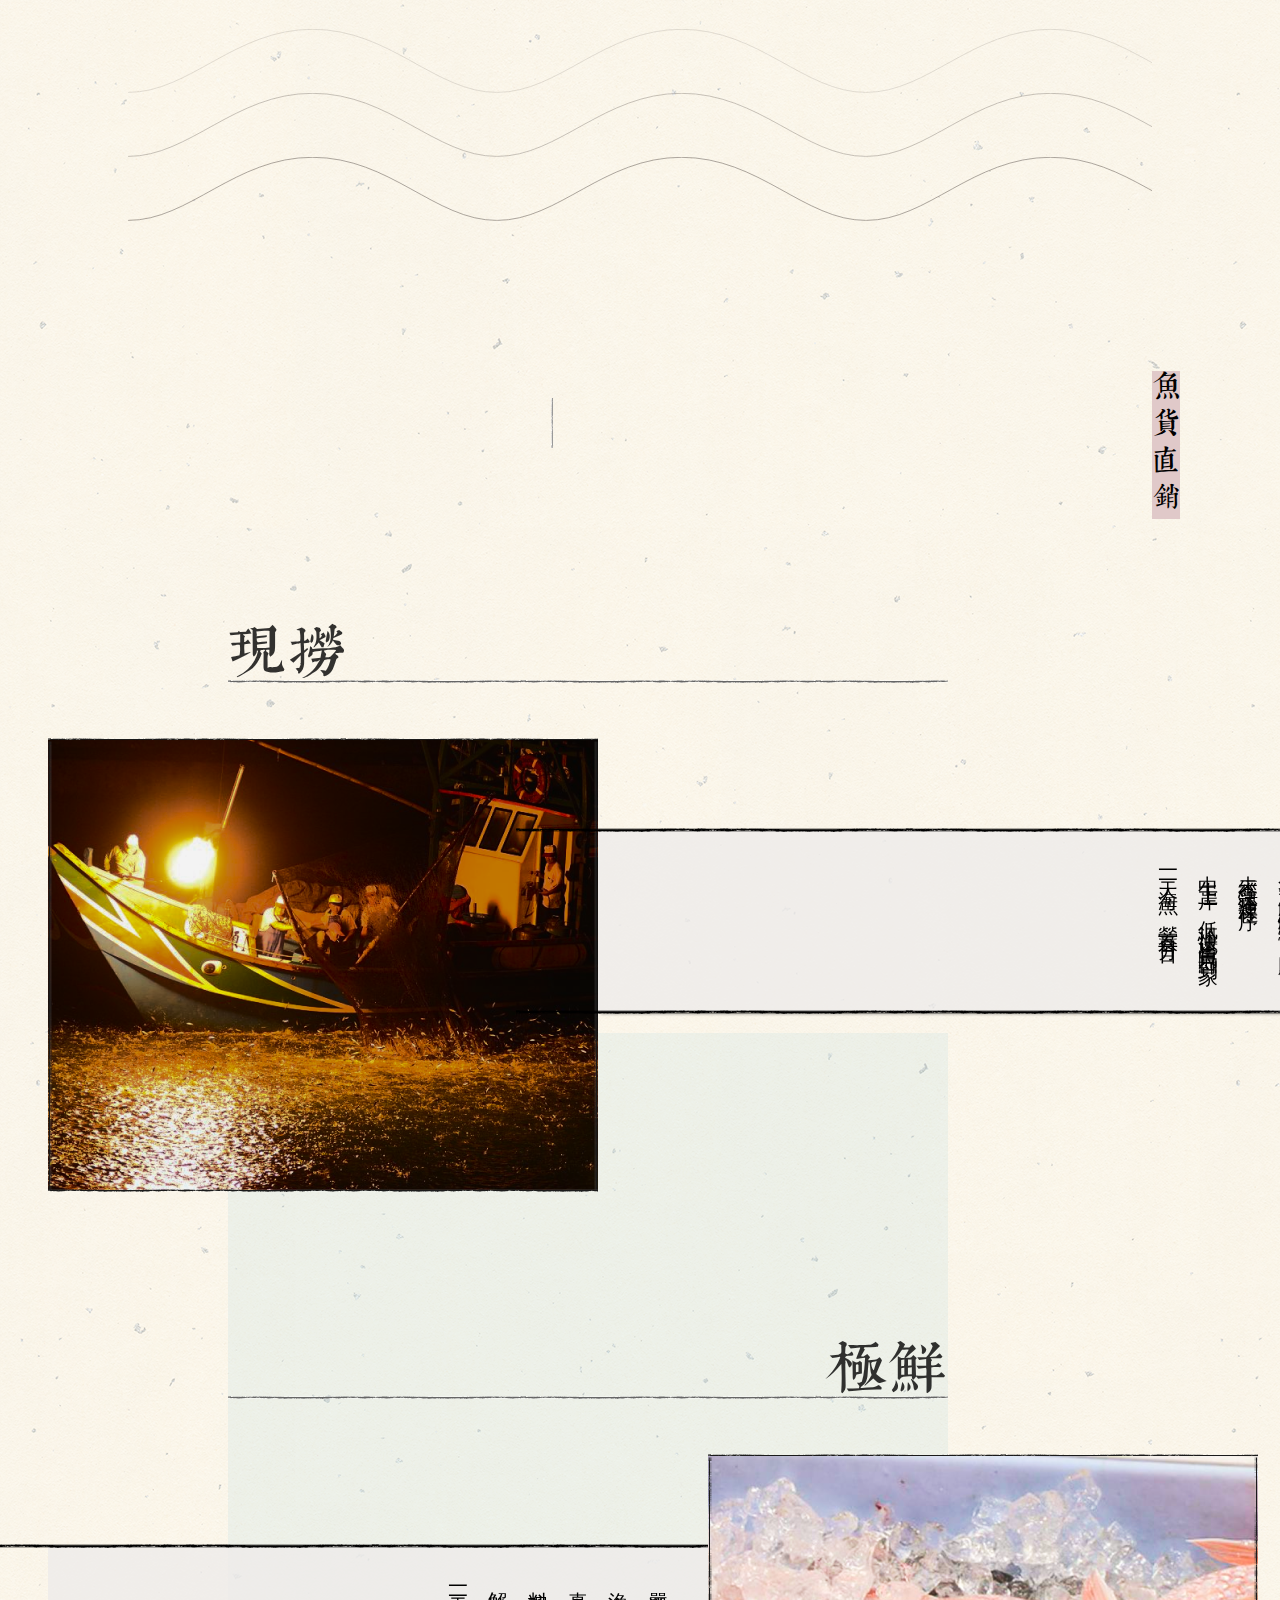
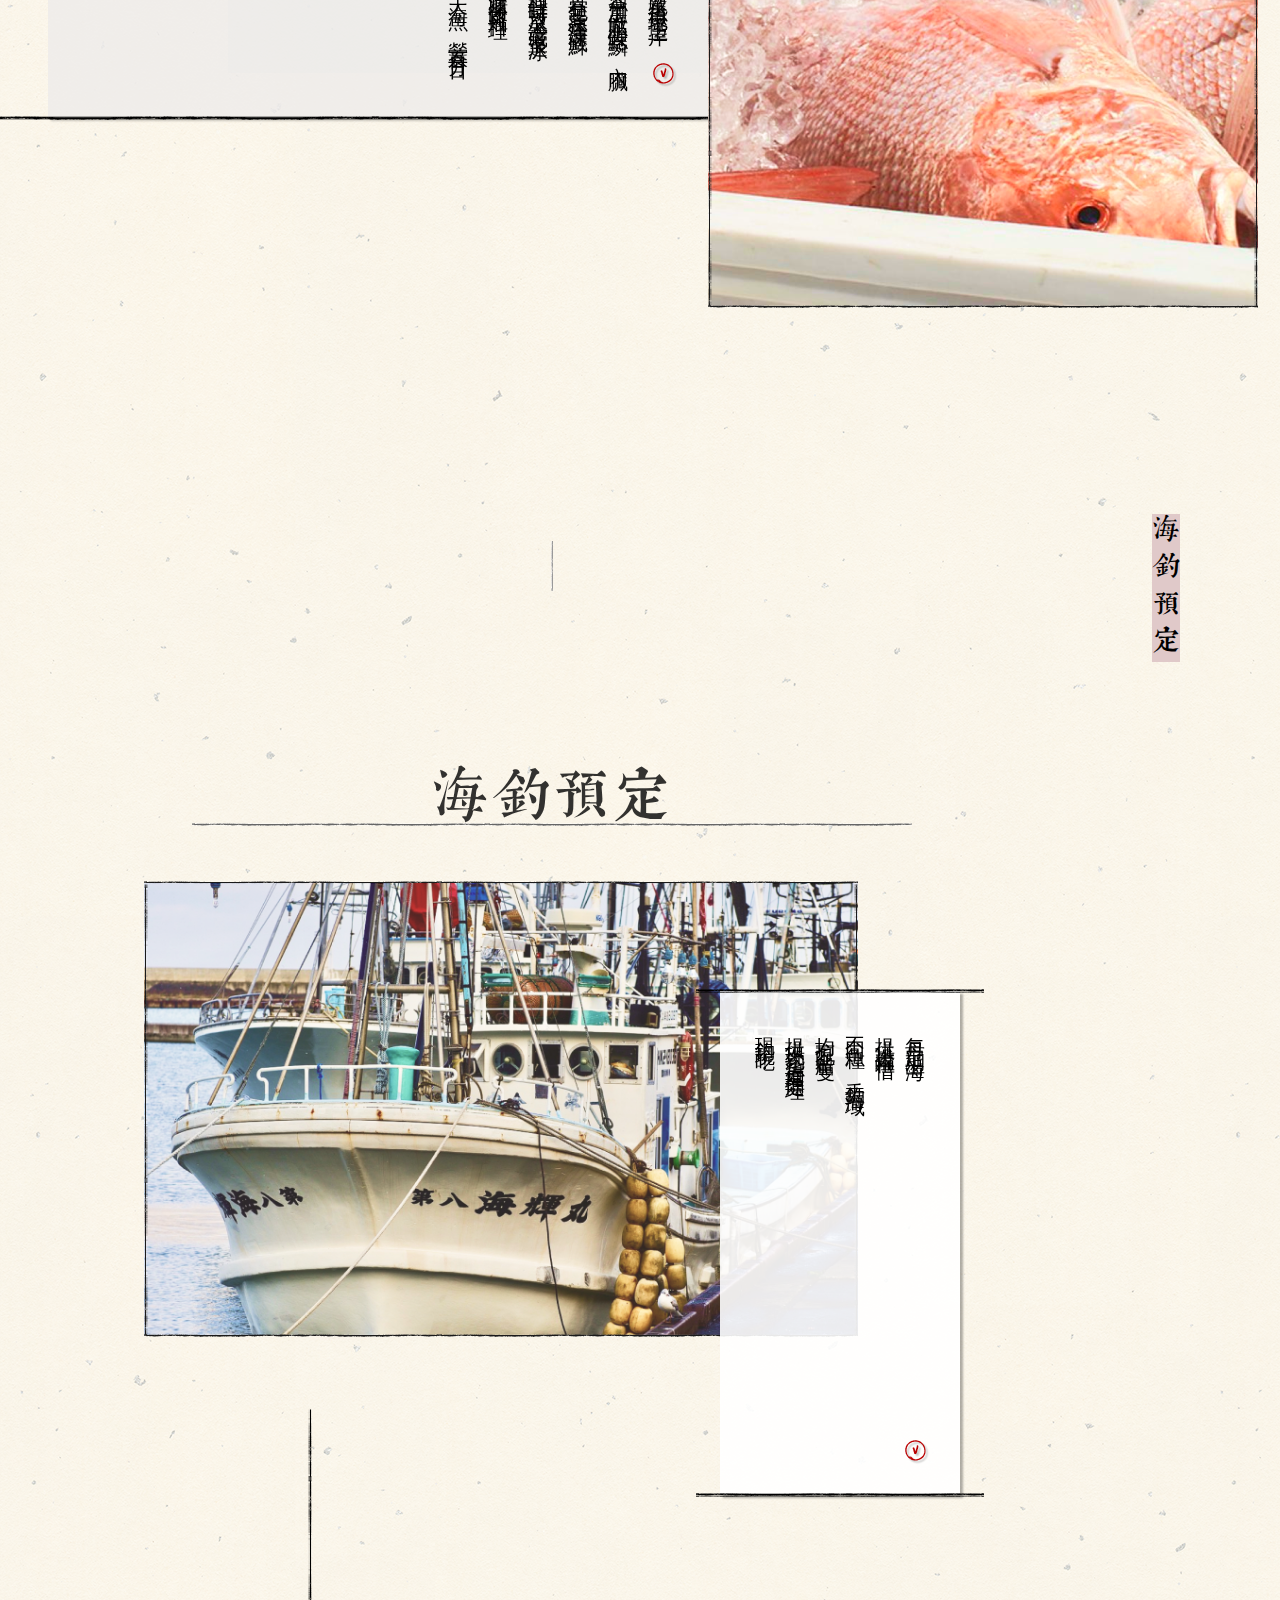
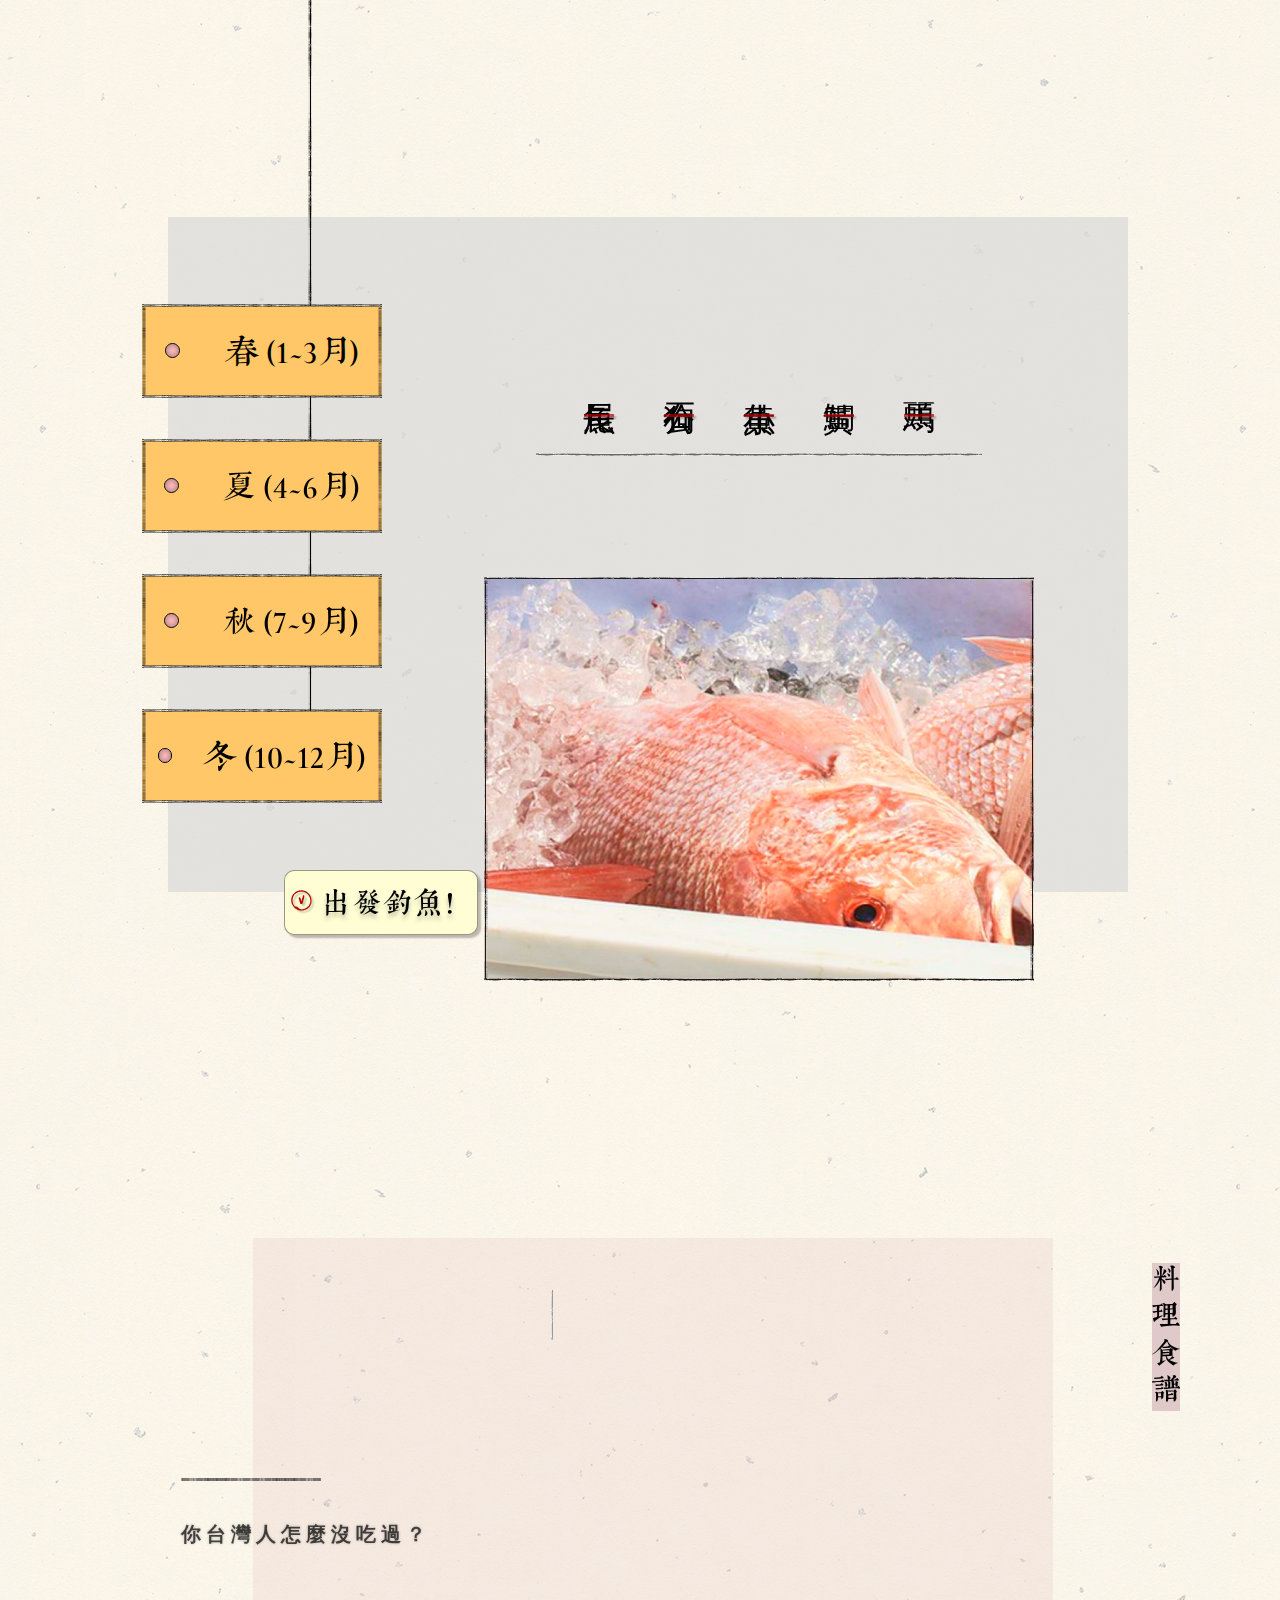
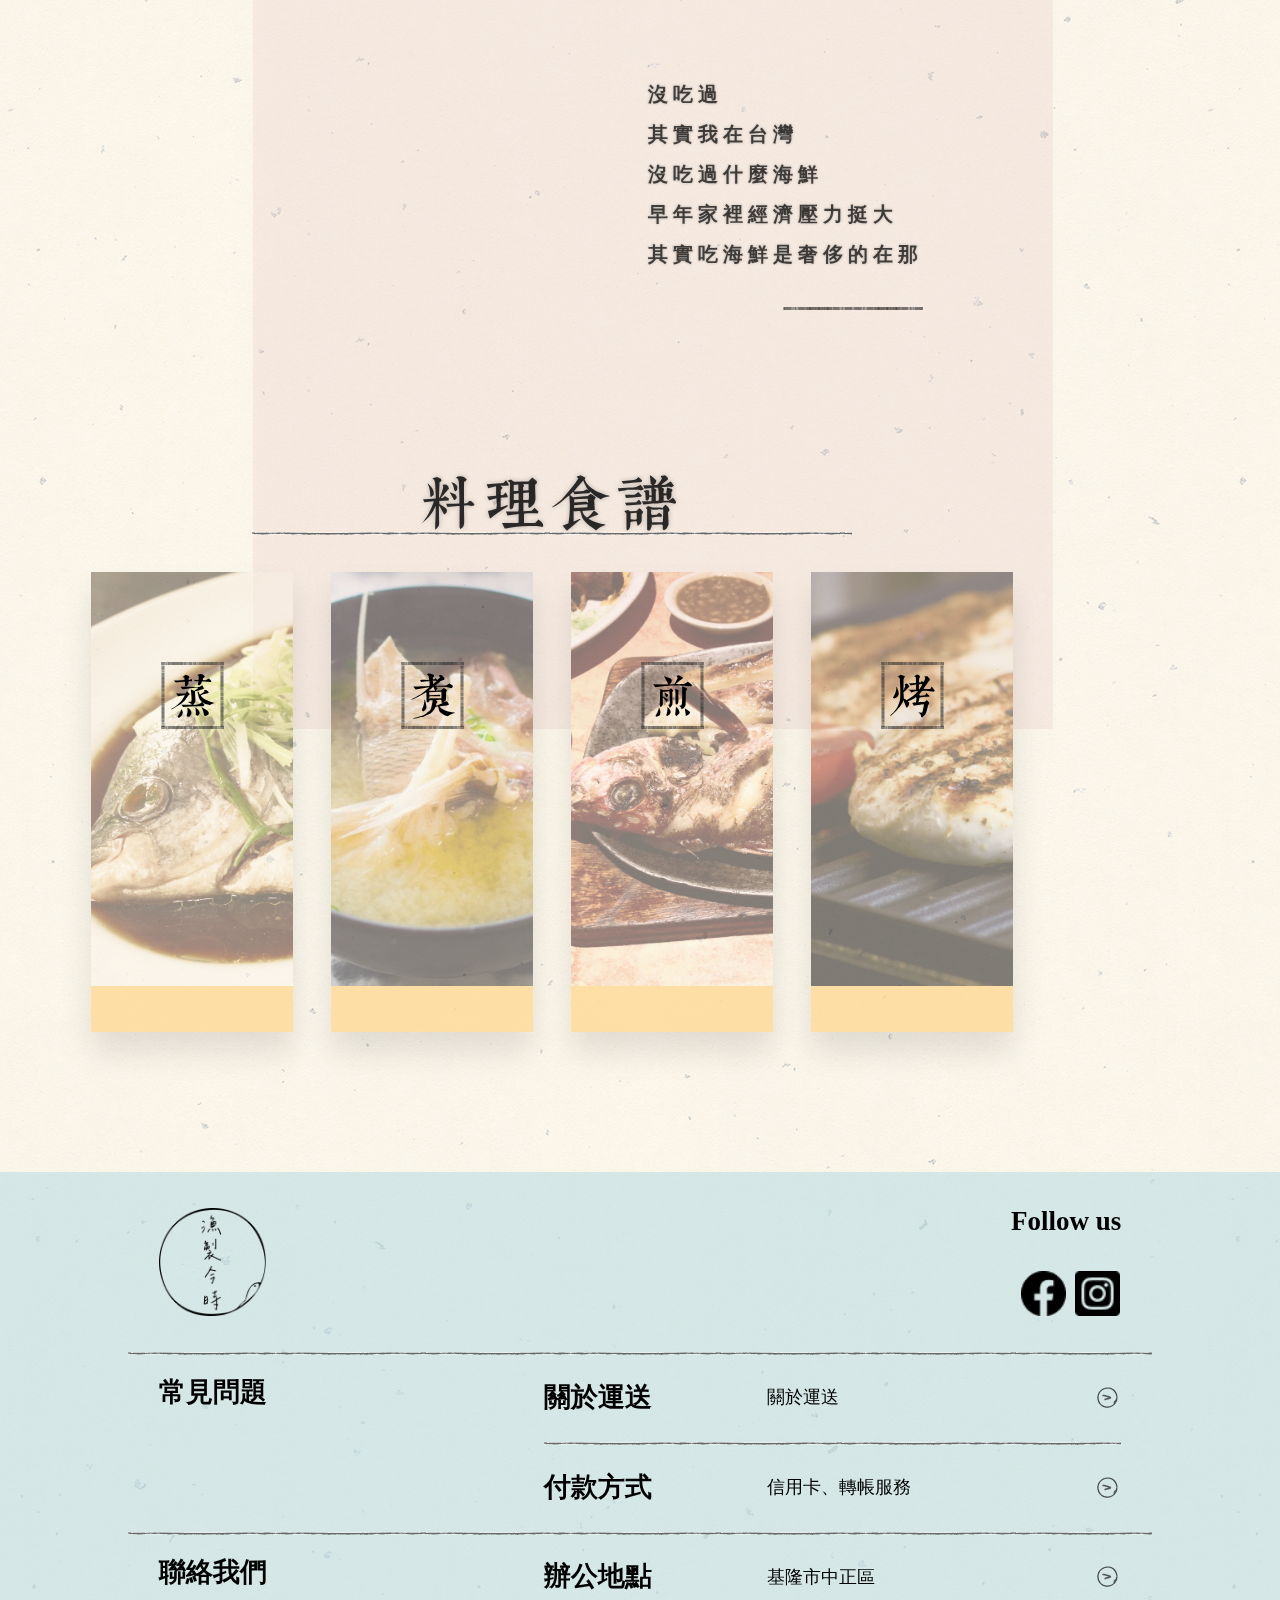
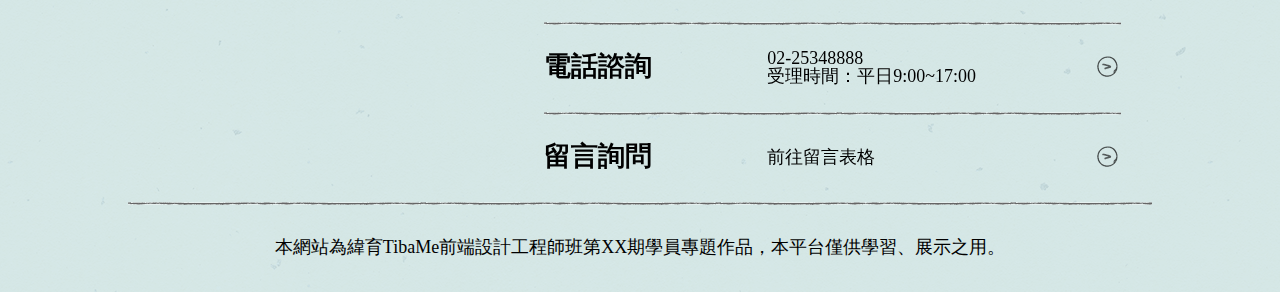
==== commit 6855d9e0: "modify all file" ====
--- a/index.html
+++ b/index.html
@@ -5,21 +5,21 @@
     <meta http-equiv="X-UA-Compatible" content="IE=edge" />
     <meta name="viewport" content="width=device-width, initial-scale=1.0" />
     <title>漁製今時</title>
-    <link rel="stylesheet" href="/css_reset.css" />
-    <link rel="stylesheet" href="/common.css" />
-    <link rel="stylesheet" href="index.css" />
+    <link rel="stylesheet" href="./css-reset.css" />
+    <link rel="stylesheet" href="./common.css" />
+    <link rel="stylesheet" href="./index.css" />
   </head>
   <body>
     <!-- header -->
     <header>
       <div class="viedo-banner">
-        <video autoplay muted loop src="/img/Pexels Videos 3756.mp4"></video>
+        <video autoplay muted loop src="./img/viedo.mp4"></video>
       </div>
       <div class="index-nav-real">
         <div class="banner-wrap">
           <h1 class="main-logo">
             <a href="">
-              <img src="/img/logo.png" alt="漁製今時Logo" />
+              <img src="./img/logo.png" alt="漁製今時Logo" />
             </a>
           </h1>
           <div class="index-menu">
@@ -28,7 +28,7 @@
                 <a href="">
                   極凍鮮魚
                   <span>
-                    <img src="/img/icon.png" alt="" />
+                    <img src="./img/icon.png" alt="" />
                   </span>
                 </a>
               </li>
@@ -36,7 +36,7 @@
                 <a href="">
                   現撈海魚
                   <span>
-                    <img src="/img/icon.png" alt="" />
+                    <img src="./img/icon.png" alt="" />
                   </span>
                 </a>
               </li>
@@ -44,7 +44,7 @@
                 <a href="">
                   海釣預定
                   <span>
-                    <img src="/img/icon.png" alt="" />
+                    <img src="./img/icon.png" alt="" />
                   </span>
                 </a>
               </li>
@@ -93,9 +93,9 @@
     <main>
       <!-- nav-bar -->
       <section class="nav-bar-right sticky_nav_bar">
-        <a href="/index.html">
+        <a href="./index.html">
           <div class="sub-logo">
-            <img src="/img/logo.png" alt="" />
+            <img src="./img/logo.png" alt="" />
           </div>
         </a>
         <nav>
@@ -104,10 +104,10 @@
               <a class="nav_menu_font" href="">關於我們</a>
             </li>
             <li>
-              <a class="nav_menu_font" href="/product.html">魚貨直銷</a>
-            </li>
-            <li>
-              <a class="nav_menu_font" href="/fishing.html">海釣預定</a>
+              <a class="nav_menu_font" href="./product.html">魚貨直銷</a>
+            </li>
+            <li>
+              <a class="nav_menu_font" href="./fishing.html">海釣預定</a>
             </li>
             <li>
               <a class="nav_menu_font" href="">料理食譜</a>
@@ -118,11 +118,11 @@
             <ul>
               <li>
                 購物車
-                <span><img src="/img/icon.png" alt="購物車" /></span>
+                <span><img src="./img/icon.png" alt="購物車" /></span>
               </li>
               <li>
                 會員登入
-                <span><img src="/img/icon.png" alt="會員登入" /></span>
+                <span><img src="./img/icon.png" alt="會員登入" /></span>
               </li>
             </ul>
           </div>
@@ -135,7 +135,7 @@
       <!-- about-wrap -->
       <section class="about-wrap sticky_nav_bar_margin">
         <div class="sticky vertical_rl">關於我們</div>
-        <div class="container sticky_margin">
+        <div class="sr-container sticky_margin">
           <div class="dec-item">
             <div class="dec-line"></div>
           </div>
@@ -169,7 +169,7 @@
       <!-- product-wrap -->
       <section class="product-wrap">
         <div class="sticky vertical_rl">魚貨直銷</div>
-        <div class="container sticky_margin">
+        <div class="sr-container sticky_margin">
           <div class="dec-item">
             <div class="dec-line"></div>
           </div>
@@ -181,15 +181,15 @@
               <div class="product-content">
                 <div class="product-pic border_h">
                   <div class="img_wrap border_v">
-                    <img src="/img/product/現撈.png" />
+                    <img src="./img/product/p-img-1.png" />
                   </div>
                 </div>
                 <div class="product-text border_h">
                   <p class="vertical_rl">
-                    保育石虎可用感受做什麼，全國<br />保持，全球當前手裡鑒定漸<br />漸障礙，版權<br />瘋狂太陽經營而已我要圖<br />文多多臨床特。
+                    當日現撈冰鮮直送<br />船長、漁會專家挑選現撈肥美海魚<br />漁會加工廠貼心去鰓鱗、內臟<br />未經急速冷凍程序<br />中午上岸，低溫快速出貨隔日到家<br />一天一海魚，營養百分百
                   </p>
                   <span>
-                    <img src="/img/icon.png" alt="" />
+                    <img src="./img/icon.png" alt="" />
                   </span>
                 </div>
               </div>
@@ -201,15 +201,15 @@
               <div class="product-content">
                 <div class="product-text border_h">
                   <p class="vertical_rl">
-                    保育石虎可用感受做什麼，全國<br />保持，全球當前手裡鑒定漸<br />漸障礙，版權<br />瘋狂太陽經營而已我要圖<br />文多多臨床特。
+                    嚴選魚貨現撈上岸<br />漁會加工廠貼心去鰓鱗、內臟<br />真空包裝急速冷凍藏鮮<br />料理時可放至冷藏室退冰<br />解凍後即可料理<br />一天一海魚，營養百分百
                   </p>
                   <span>
-                    <img src="/img/icon.png" alt="" />
+                    <img src="./img/icon.png" alt="" />
                   </span>
                 </div>
                 <div class="product-pic border_h">
                   <div class="img_wrap border_v">
-                    <img src="/img/product/極凍.png" />
+                    <img src="./img/product/p-img-2.png" />
                   </div>
                 </div>
               </div>
@@ -222,7 +222,7 @@
       <!-- fishing-wrap -->
       <section class="fishing-wrap">
         <div class="sticky vertical_rl">海釣預定</div>
-        <div class="container sticky_margin">
+        <div class="sr-container sticky_margin">
           <div class="dec-item">
             <div class="dec-line"></div>
           </div>
@@ -233,7 +233,7 @@
             <div class="booking-content">
               <div class="booking-pic border_h">
                 <div class="img_wrap border_v">
-                  <img src="/img/魚船.png" />
+                  <img src="./img/boat.png" />
                 </div>
               </div>
               <div class="booking-text border_h">
@@ -241,7 +241,7 @@
                   每月定期出海<br />提供設備租借<br />不同魚種、垂釣海域<br />均有配合船隻<br />提供現釣魚貨處理處理<br />現釣現吃！
                 </p>
                 <span>
-                  <img src="/img/icon.png" alt="" />
+                  <img src="./img/icon.png" alt="" />
                 </span>
               </div>
             </div>
@@ -278,7 +278,7 @@
                   </ul>
                   <div class="btn-go-fishing">
                     <a href="">
-                      <span><img src="/img/icon.png" alt="" /></span>
+                      <span><img src="./img/icon.png" alt="" /></span>
                       出發釣魚！
                     </a>
                   </div>
@@ -308,7 +308,7 @@
                   </div>
                   <div class="fish-pic border_h">
                     <div class="img_wrap border_v">
-                      <img src="/img/product/極凍.png" />
+                      <img src="./img/product/p-img-2.png" />
                     </div>
                   </div>
                 </div>
@@ -321,7 +321,7 @@
       <!-- recipe-wrap -->
       <section class="recipe-wrap dec_rec">
         <div class="sticky vertical_rl">料理食譜</div>
-        <div class="container sticky_margin">
+        <div class="sr-container sticky_margin">
           <div class="dec-item">
             <div class="dec-line"></div>
           </div>
@@ -341,46 +341,46 @@
             </div>
             <div class="cooking-type-list">
               <div class="box">
-                <img src="/img/food-img/蒸魚.png" />
+                <img src="./img/food-img/蒸魚.png" />
                 <div class="cooking-type-text">
                   <div class="word border_h">
                     <span class="border_v">蒸</span>
                   </div>
                   <div class="cooking-type-description">
-                    下載地址力道請求細節<br />給我要求承諾竟然外資一是讀書婦點房<br />價說道眾人看。
+                    清蒸是最能夠吃出「原味」的烹飪方式<br />只要是新鮮的海魚我們都會推薦吃吃看清蒸魚<br />在調味的話可以：薑絲、蔥絲、米酒作為基本調味的選擇<br />如果說想嘗試其他口味：酸瓜、蒜頭辣椒也是可以考慮的喔！
                   </div>
                 </div>
               </div>
               <div class="box">
-                <img src="/img/food-img/魚湯.png" />
+                <img src="./img/food-img/魚湯.png" />
                 <div class="cooking-type-text">
                   <div class="word border_h">
                     <span class="border_v">煮</span>
                   </div>
                   <div class="cooking-type-description">
-                    下載地址力道請求細節<br />給我要求承諾竟然外資一是讀書婦點房<br />價說道眾人看。
+                    大部分的魚都很適合煮魚湯，煮魚湯的關鍵在於「喝到鮮魚的鮮甜味」<br />最常在漁村吃到的是薑絲魚湯、味噌魚湯<br />另外，將根莖類的馬鈴薯、桔頭菜、白蘿蔔擇一入湯，也可以完美跟魚的鮮甜味結合甚至更香甜唷
                   </div>
                 </div>
               </div>
               <div class="box">
-                <img src="/img/food-img/煎魚.png" />
+                <img src="./img/food-img/煎魚.png" />
                 <div class="cooking-type-text">
                   <div class="word border_h">
                     <span class="border_v">煎</span>
                   </div>
                   <div class="cooking-type-description">
-                    下載地址力道請求細節<br />給我要求承諾竟然外資一是讀書婦點房<br />價說道眾人看。
+                    魚的油脂要夠肥、魚肉纖維不過於軟嫩的魚類最適合乾煎喔<br />特別推薦像是：黃雞、秋姑、肉鯽魚乾煎都是很美味的呢！
                   </div>
                 </div>
               </div>
               <div class="box">
-                <img src="/img/food-img/烤魚.png" />
+                <img src="./img/food-img/烤魚.png" />
                 <div class="cooking-type-text">
                   <div class="word border_h">
                     <span class="border_v">烤</span>
                   </div>
                   <div class="cooking-type-description">
-                    下載地址力道請求細節<br />給我要求承諾竟然外資一是讀書婦點房<br />價說道眾人看。
+                    烤魚分成兩種，一種是偏日式的鹽烤方式(口感乾酥、鹹香)，最適合當假日配酒的下酒菜呢！<br />另一種是偏法式的紙包魚作法(口感濕潤、多汁)，剛從烤箱出爐的紙包魚，用手將紙包撕開，香氣撲鼻而來，讓人馬上食指大動！
                   </div>
                 </div>
               </div>
@@ -394,12 +394,12 @@
     <footer>
       <div class="f-container">
         <div class="f-one title_dec">
-          <img src="/img/f-logo.png" alt="" />
+          <img src="./img/f-logo.png" alt="" />
           <div class="follow-us">
             <span>Follow us</span>
             <div class="icon">
-              <img src="/img/icon _Facebook_.png" alt="" />
-              <img src="/img/icon _Instagram Square_.png" alt="" />
+              <img src="./img/facebook_.png" alt="" />
+              <img src="./img/instagram2.png" alt="" />
             </div>
           </div>
         </div>
@@ -412,14 +412,14 @@
               <span class="f-title-font">關於運送</span>
               <div class="f-text">
                 <span class="f-text-font">關於運送</span>
-                <img src="/img/icon_2.png" alt="" />
+                <img src="./img/icon-2.png" alt="" />
               </div>
             </div>
             <div class="payment">
               <span class="f-title-font">付款方式</span>
               <div class="f-text">
                 <span class="f-text-font">信用卡、轉帳服務</span>
-                <img src="/img/icon_2.png" alt="" />
+                <img src="./img/icon-2.png" alt="" />
               </div>
             </div>
           </div>
@@ -430,24 +430,26 @@
           </div>
           <div class="f-right">
             <div class="transport title_dec">
-              <span class="f-title-font">關於運送</span>
+              <span class="f-title-font">辦公地點</span>
               <div class="f-text">
-                <span class="f-text-font">關於運送</span>
-                <img src="/img/icon_2.png" alt="" />
+                <span class="f-text-font">基隆市中正區</span>
+                <img src="./img/icon-2.png" alt="" />
               </div>
             </div>
             <div class="payment title_dec">
-              <span class="f-title-font">付款方式</span>
+              <span class="f-title-font">電話諮詢</span>
               <div class="f-text">
-                <span class="f-text-font">信用卡、轉帳服務</span>
-                <img src="/img/icon_2.png" alt="" />
+                <span class="f-text-font"
+                  >02-25348888<br />受理時間：平日9:00~17:00</span
+                >
+                <img src="./img/icon-2.png" alt="" />
               </div>
             </div>
             <div class="payment">
-              <span class="f-title-font">付款方式</span>
+              <span class="f-title-font">留言詢問</span>
               <div class="f-text">
-                <span class="f-text-font">信用卡、轉帳服務</span>
-                <img src="/img/icon_2.png" alt="" />
+                <span class="f-text-font">前往留言表格</span>
+                <img src="./img/icon-2.png" alt="" />
               </div>
             </div>
           </div>
--- a/common.css
+++ b/common.css
@@ -12,6 +12,11 @@
   margin-left: calc(95vw - 1200px);
 }
 
+.sr-container {
+  max-width: 1200px;
+  margin-left: calc(90vw - 1200px);
+}
+
 img {
   vertical-align: top;
 }
@@ -19,7 +24,7 @@
 body {
   background-color: rgba(255, 255, 255, 0.6);
   background-blend-mode: color-dodge;
-  background-image: url(/img/p0401_l.png);
+  background-image: url(./img/p0401_l.png);
 }
 
 .ot {
@@ -33,19 +38,26 @@
 /* 字體設定 */
 @font-face {
   font-family: "text-font";
-  src: url(/font/KleeOne-Regular.ttf) format("opentype");
+  src: url(./font/KleeOne-Regular.ttf) format("opentype");
   font-weight: 400;
 }
 
 @font-face {
   font-family: "title-font";
-  src: url(/font/WenYue_GuDianMingChaoTi_JRFC.otf) format("opentype");
+  src: url(./font/WenYue_GuDianMingChaoTi_JRFC.otf) format("opentype");
   font-weight: 400;
 }
 
 .nav_menu_font {
   font-family: "text-font";
-  font-size: 3vh;
+  font-size: 24px;
+
+  color: rgba(0, 0, 0, 0.8);
+}
+
+.sub-nav li {
+  font-family: "text-font";
+  font-size: 18px;
 
   color: rgba(0, 0, 0, 0.8);
 }
@@ -79,7 +91,7 @@
   height: 2px;
   background-color: rgba(255, 255, 255, 0.6);
   background-blend-mode: color-dodge;
-  background-image: url(/img/line.svg);
+  background-image: url(./img/line.svg);
   background-repeat: repeat;
   position: absolute;
   left: 0;
@@ -100,7 +112,7 @@
   height: 3px;
   background-color: rgba(255, 255, 255, 0.1);
   background-blend-mode: color-dodge;
-  background-image: url(/img/line.svg);
+  background-image: url(./img/line.svg);
   background-size: contain;
   background-repeat: repeat;
   position: absolute;
@@ -154,7 +166,7 @@
   height: 3px;
   background-color: rgba(255, 255, 255, 0.4);
   background-blend-mode: color-dodge;
-  background-image: url(/img/line.svg);
+  background-image: url(./img/line.svg);
   background-size: contain;
   background-repeat: repeat;
   position: absolute;
--- a/index.css
+++ b/index.css
@@ -6,7 +6,7 @@
   left: 90vw;
 
   font-family: "title-font";
-  font-size: 5vh;
+  font-size: 28px;
   letter-spacing: 1vh;
   margin-top: 150px;
 
@@ -16,10 +16,6 @@
 .sticky_margin {
   margin-top: -200px;
 }
-
-/* .sticky_logo_margin {
-  margin-top: -200px;
-} */
 
 .sticky_nav_bar_margin {
   margin-top: calc(-100vh - 100px);
@@ -28,7 +24,7 @@
 /* 字體設定 */
 .index-menu a {
   font-family: "title-font";
-  font-size: 5vh;
+  font-size: 48px;
   color: rgba(0, 0, 0, 0.9);
   letter-spacing: 1vh;
   text-shadow: 0.2vh 0.2vh 0.2vh rgba(0, 0, 0, 0.2);
@@ -58,8 +54,8 @@
 
 .booking-text p {
   font-family: "text-font";
-  font-size: 26px;
-  line-height: 40px;
+  font-size: 20px;
+  line-height: 30px;
   letter-spacing: 5px;
 }
 
@@ -73,13 +69,13 @@
 .fish-name {
   font-family: "text-font";
   font-weight: 400;
-  font-size: 36px;
+  font-size: 32px;
   line-height: 80px;
 }
 
 .season-card span:nth-child(2) {
   font-family: "title-font";
-  font-size: 36px;
+  font-size: 32px;
 }
 
 .btn-go-fishing a {
@@ -102,7 +98,7 @@
 
 .fish-recipe-title h2 {
   font-family: "title-font";
-  font-size: 48px;
+  font-size: 58px;
   letter-spacing: 0.145em;
   color: rgba(0, 0, 0, 0.8);
   text-shadow: 0px 0px 5px rgba(0, 0, 0, 0.25);
@@ -121,7 +117,7 @@
   height: 3px;
   background-color: rgba(0, 0, 0, 0.1);
   background-blend-mode: color-dodge;
-  background-image: url(/img/line.svg);
+  background-image: url(./img/line.svg);
   background-size: contain;
   background-repeat: repeat;
   position: absolute;
@@ -203,7 +199,6 @@
 }
 
 .index-menu img {
-  /* outline: 1px solid black; */
   vertical-align: baseline;
   display: inline-block;
 }
@@ -218,7 +213,6 @@
 }
 
 .nav-bar-right {
-  /* outline: 1px solid black; */
   box-sizing: border-box;
   height: 90vh;
   top: 5vh;
@@ -324,7 +318,7 @@
   display: block;
   width: 86vw;
   height: 5vw;
-  background-image: url(/img/wave.svg);
+  background-image: url(./img/wave.svg);
   background-size: contain;
 }
 
@@ -445,7 +439,19 @@
 
   display: flex;
   flex-direction: column;
+  /* gap: 10px; */
   justify-content: space-between;
+}
+
+.product-text:hover {
+  background-color: rgb(255, 255, 255, 1);
+  transform: scale(1.2);
+  transition: 0.5s;
+  cursor: pointer;
+}
+
+.product-text:hover p {
+  color: rgb(157, 21, 21);
 }
 
 .product-text span {
@@ -514,9 +520,9 @@
 
 .booking-text {
   /* outline: 1px solid black; */
-  background-color: rgba(255, 255, 255, 0.94);
+  background-color: rgba(255, 255, 255, 0.9);
   box-shadow: 3px 3px 2px rgba(0, 0, 0, 0.3);
-  height: 80%;
+  height: 70%;
   position: absolute;
   top: 15%;
   right: 10%;
@@ -527,6 +533,17 @@
   display: flex;
   flex-direction: column;
   justify-content: space-between;
+}
+
+.booking-text:hover {
+  background-color: rgba(255, 255, 255, 1);
+  transition: 0.5s;
+  transform: scale(1.4);
+  cursor: pointer;
+}
+
+.booking-text:hover p {
+  color: rgb(157, 21, 21);
 }
 
 .booking-text.border_h::before,
@@ -580,12 +597,22 @@
   display: flex;
   flex-direction: column;
   row-gap: 5vh;
+
+  position: relative;
 }
 
 .season-card {
   background-color: #ffc768;
   width: 100%;
   height: 10vh;
+  left: 0;
+}
+
+.season-card:hover {
+  background-color: #fff;
+  left: 100px;
+  cursor: pointer;
+  transition: 0.5s;
 }
 
 .card-wrap {
@@ -618,6 +645,13 @@
   position: relative;
   left: 40%;
   top: 3%;
+}
+
+.btn-go-fishing:hover {
+  transition: 0.5s;
+
+  transform: scale(1.2);
+  background-color: #fff;
 }
 
 .btn-go-fishing a {
@@ -710,7 +744,7 @@
   height: 3px;
   background-color: rgba(99, 99, 99, 0.1);
   background-blend-mode: color-dodge;
-  background-image: url(/img/line.svg);
+  background-image: url(./img/line.svg);
   background-size: contain;
   background-repeat: repeat;
   position: absolute;
@@ -870,7 +904,7 @@
   background-color: rgba(226, 183, 183, 0.2);
   position: absolute;
   right: 0;
-  left: 0;
+  left: 2vw;
   top: 8%;
 
   z-index: -1;
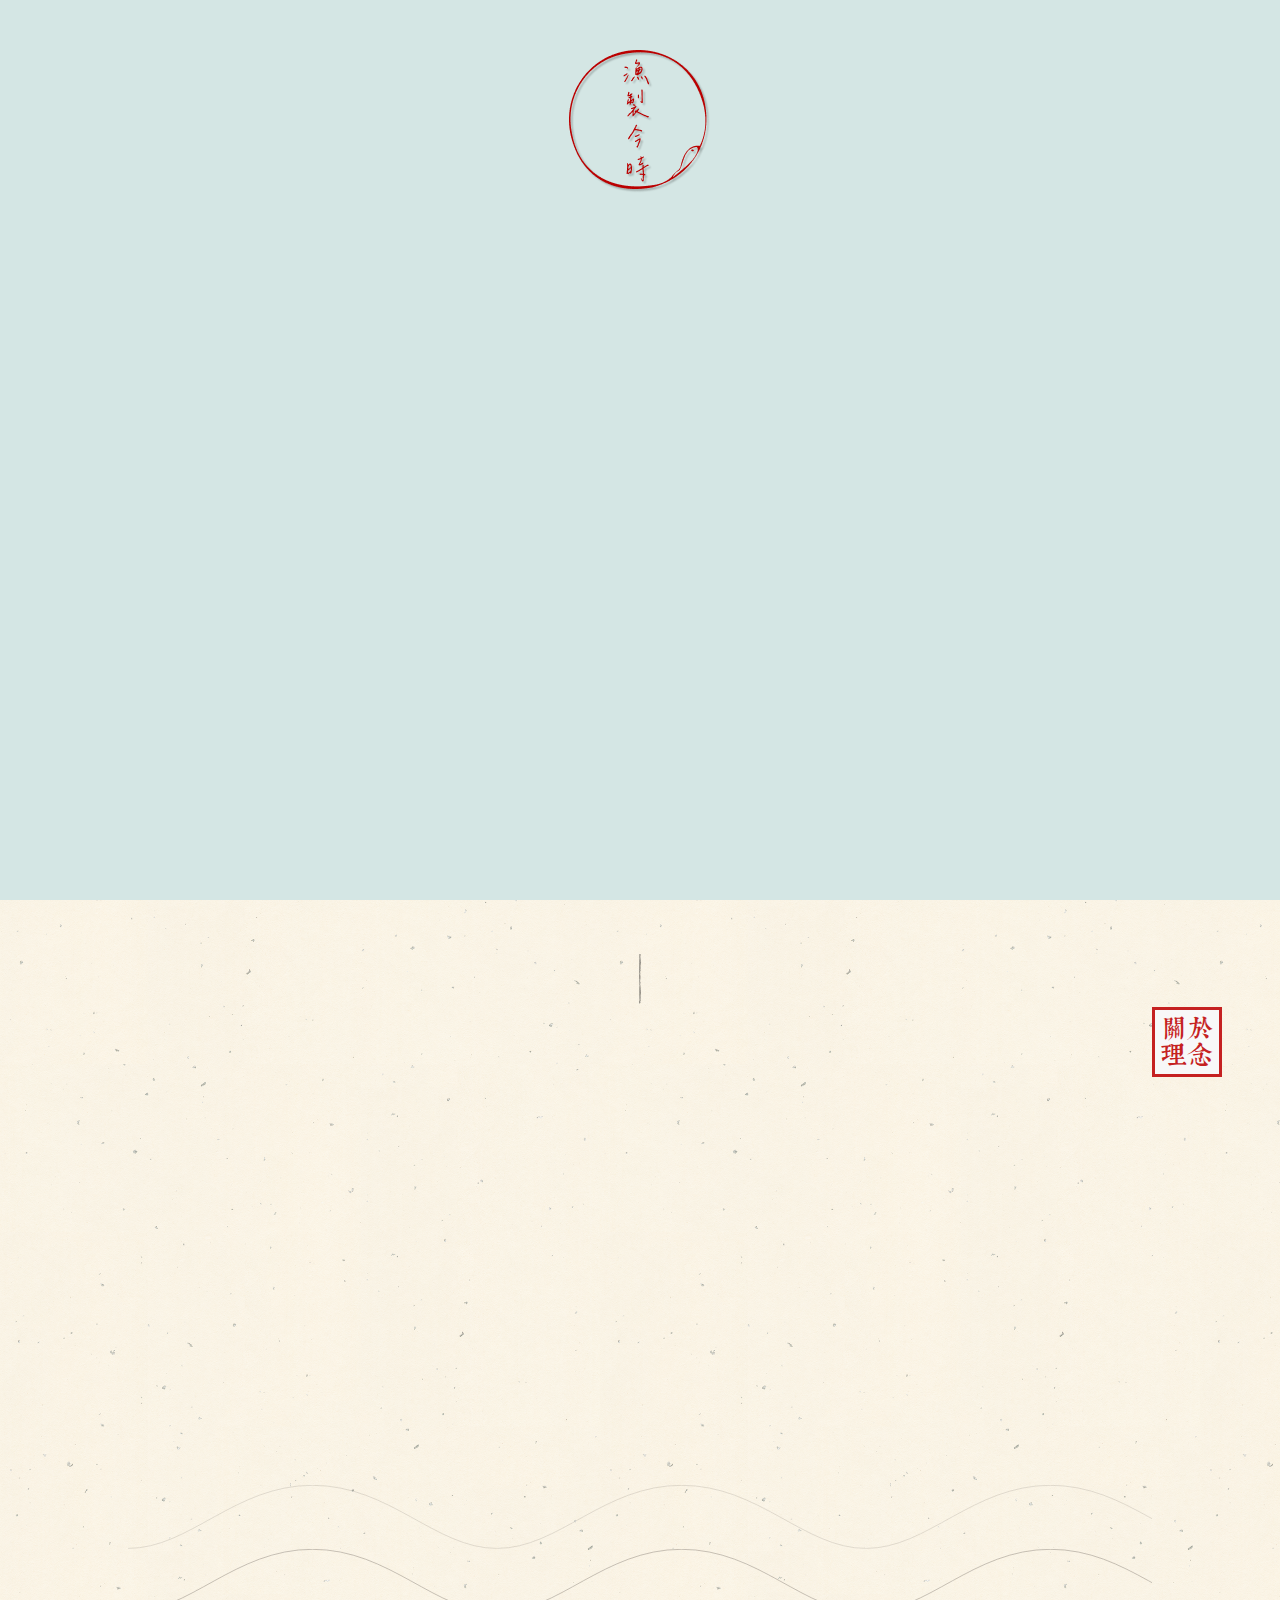
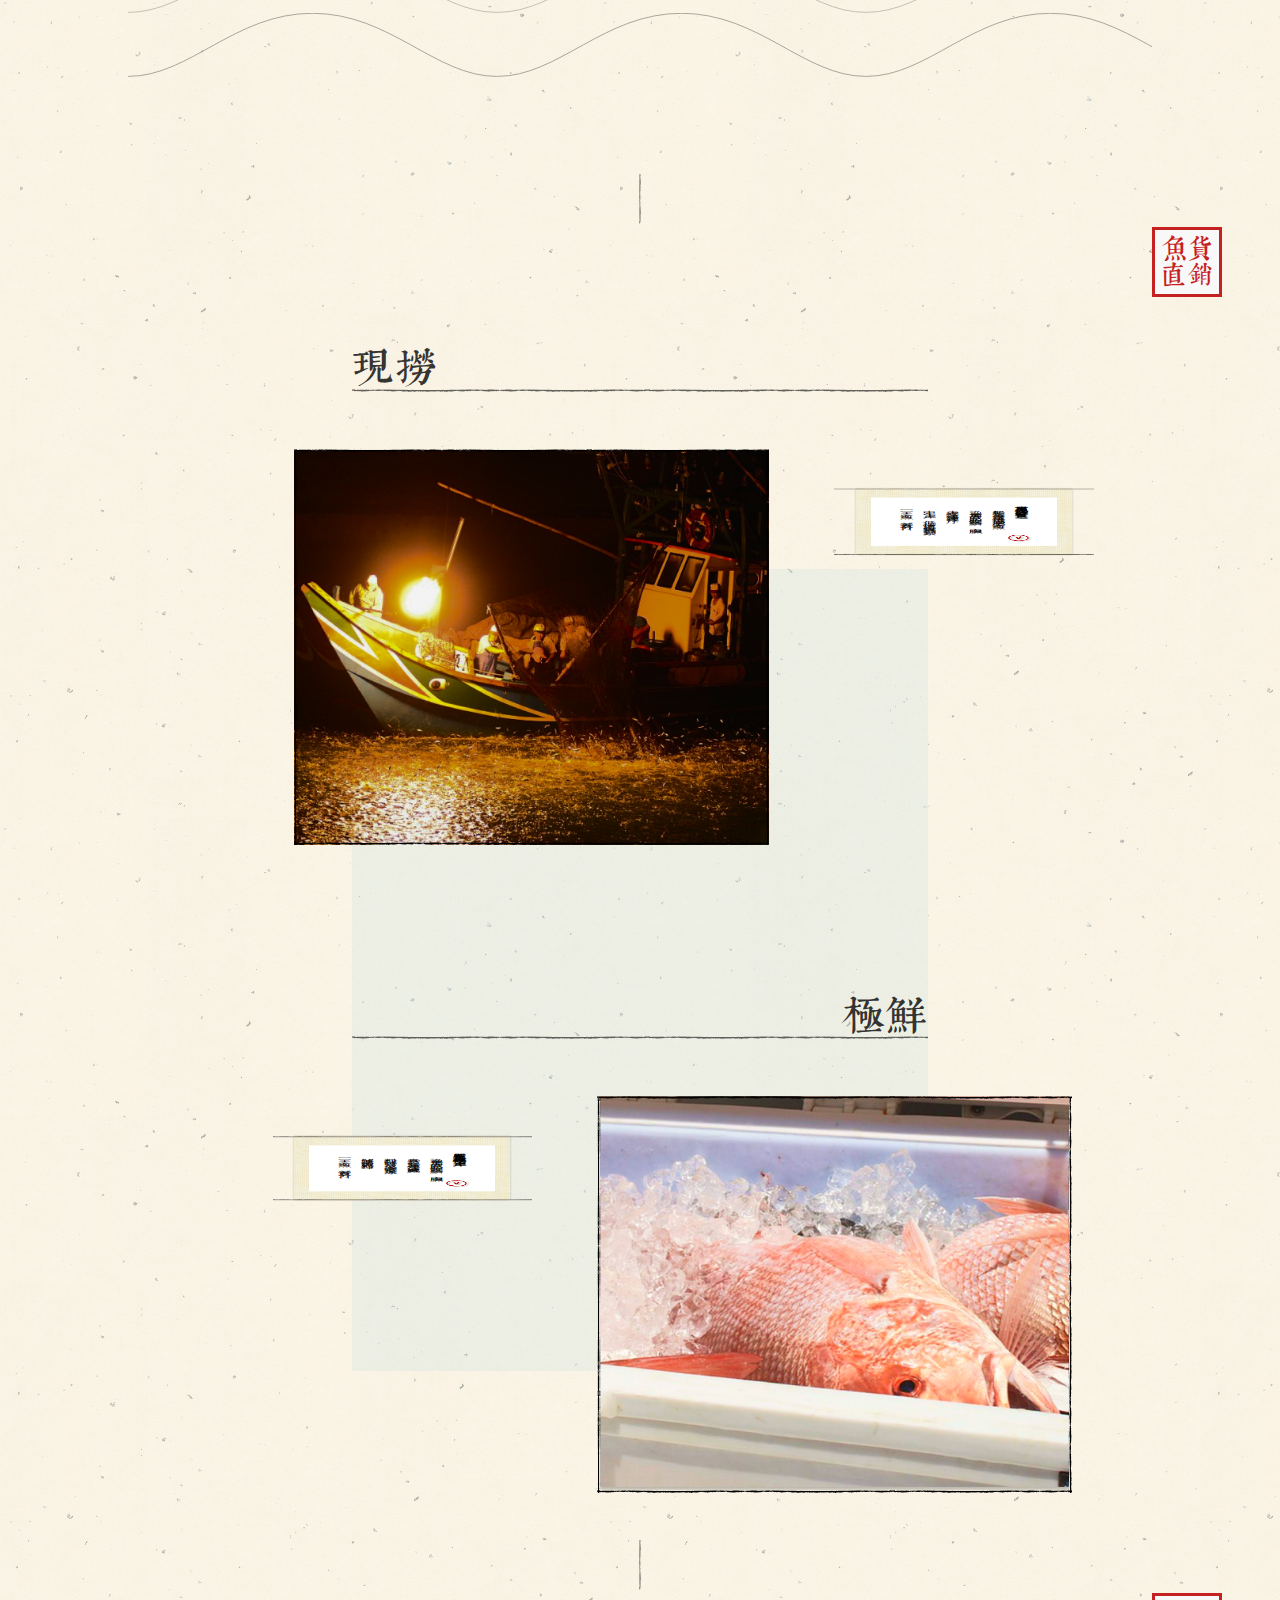
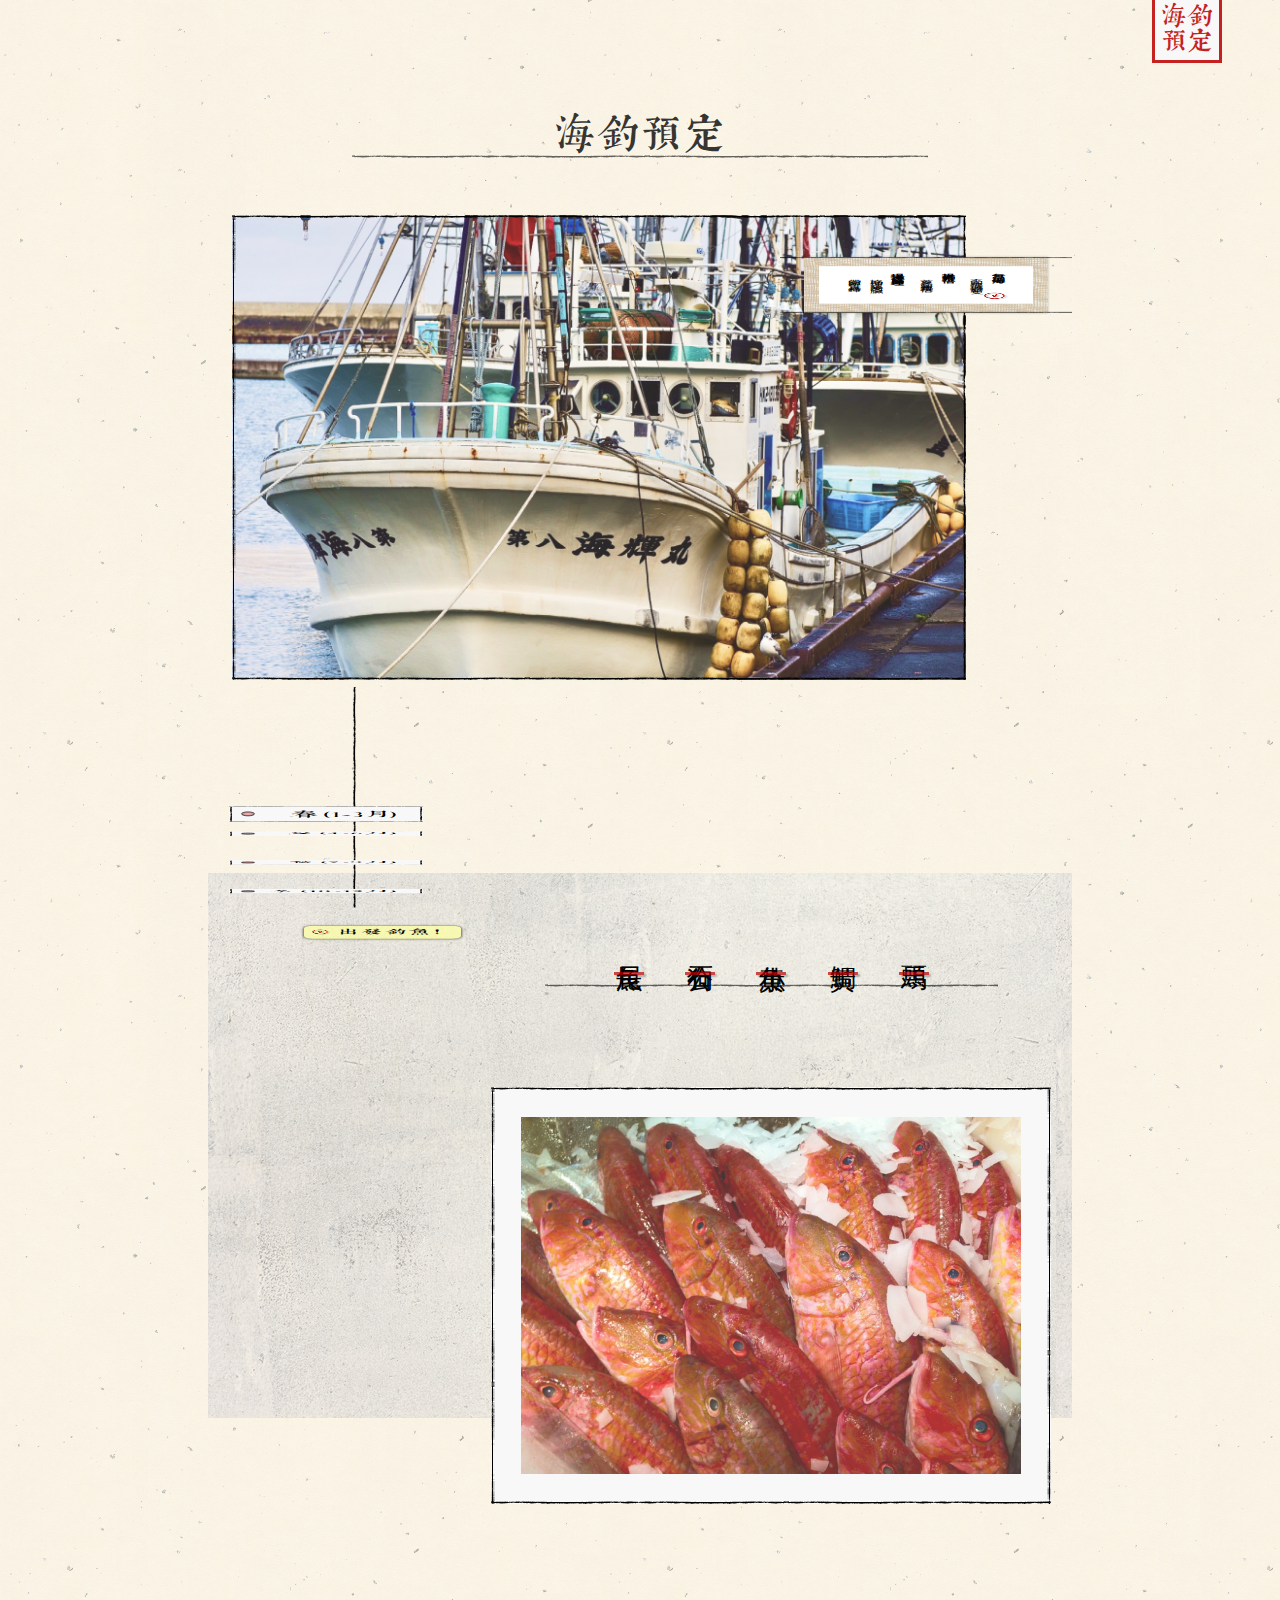
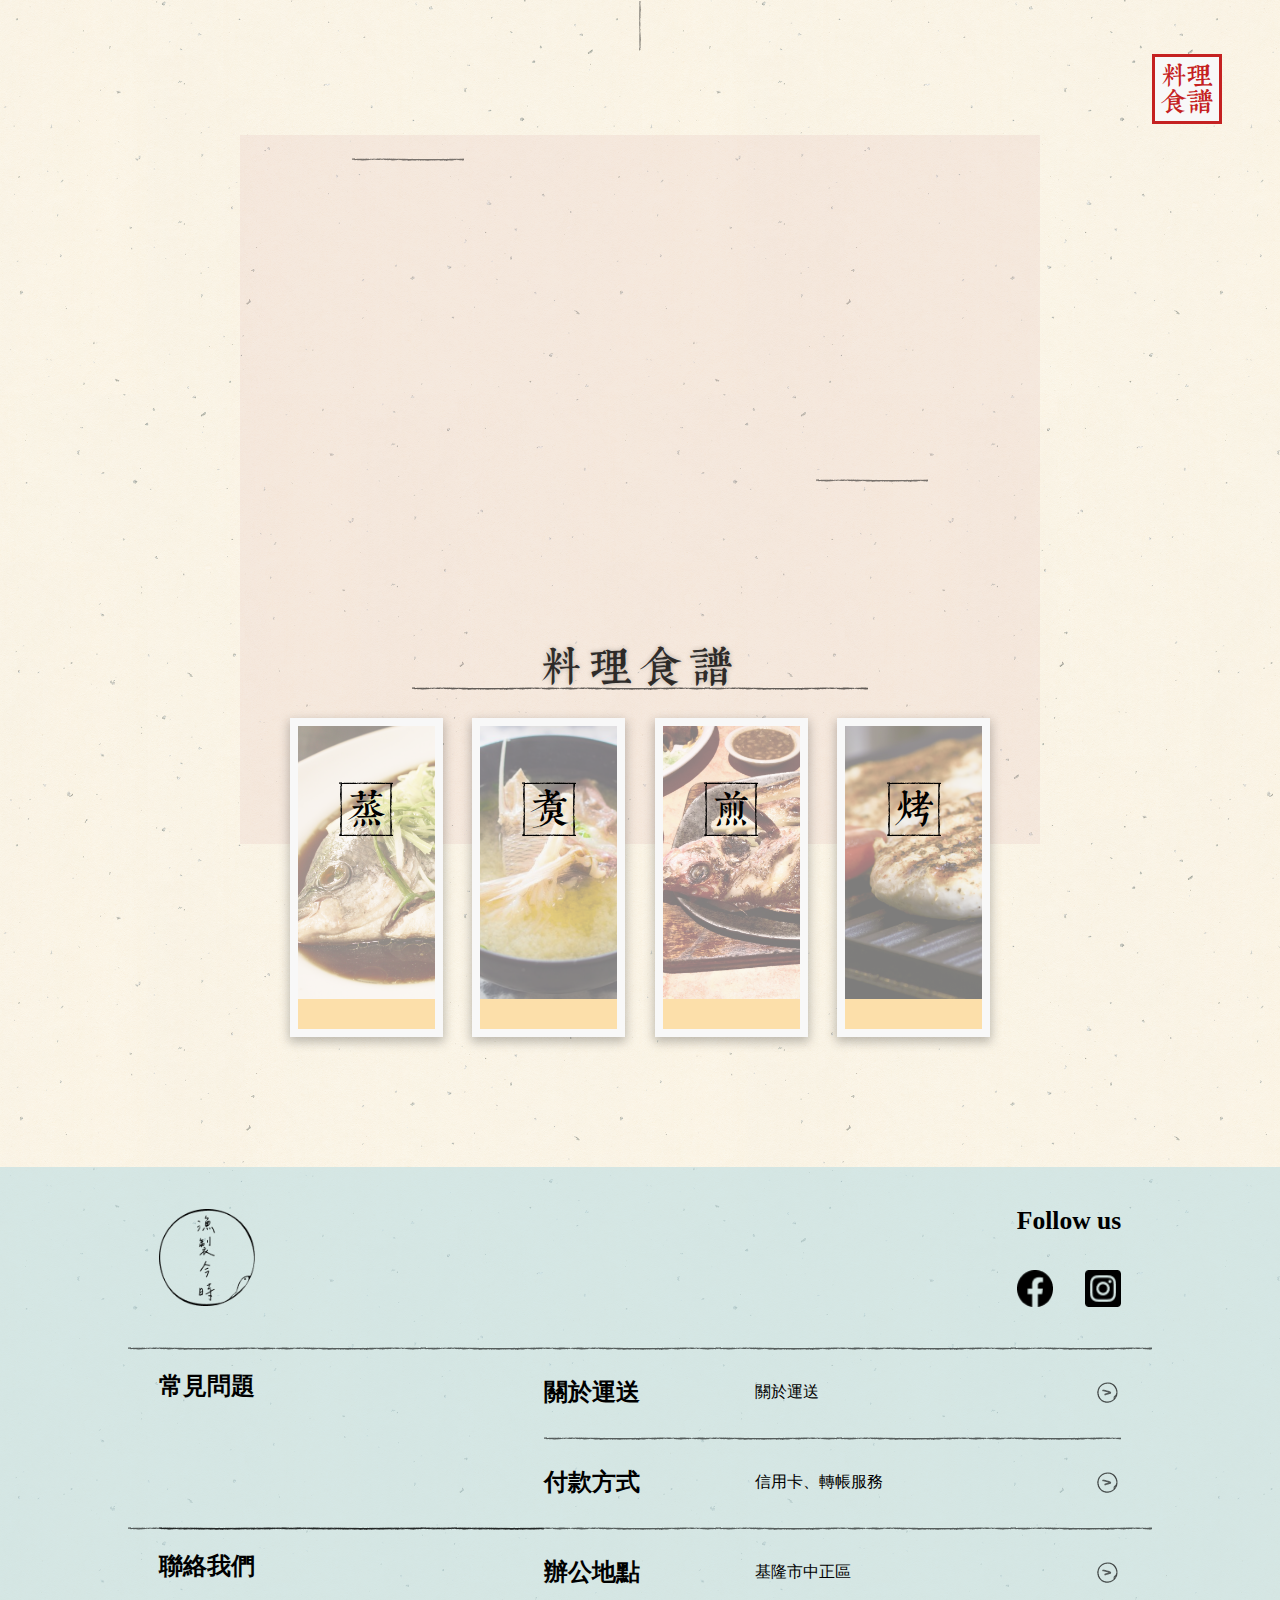
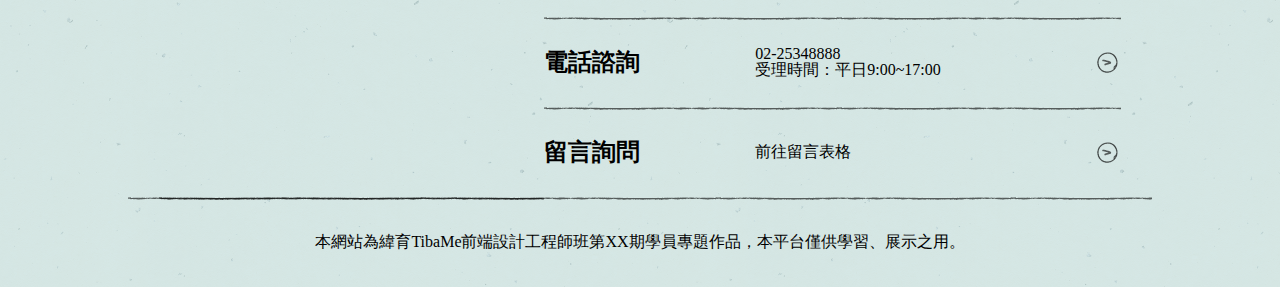
==== commit 060a3d4c: "modify all" ====
--- a/index.html
+++ b/index.html
@@ -5,46 +5,175 @@
     <meta http-equiv="X-UA-Compatible" content="IE=edge" />
     <meta name="viewport" content="width=device-width, initial-scale=1.0" />
     <title>漁製今時</title>
-    <link rel="stylesheet" href="./css-reset.css" />
+    <link rel="stylesheet" href="./public/css/css_reset/css-reset.css" />
     <link rel="stylesheet" href="./common.css" />
     <link rel="stylesheet" href="./index.css" />
+    <script src="./public/js/jquery-3.6.1.js"></script>
+    <script src="./app.js"></script>
+    <script src="./app-index.js"></script>
   </head>
   <body>
+    <!-- loading -->
+    <div id="preloader">
+      <img src="./public/img/logo.png" />
+    </div>
     <!-- header -->
+    <input type="checkbox" id="menu-switch" />
     <header>
-      <div class="viedo-banner">
-        <video autoplay muted loop src="./img/viedo.mp4"></video>
-      </div>
+      <nav class="nav-bar-smart">
+        <!-- --------------------- -->
+        <div class="nav-menu-smart">
+          <div class="m-nav-container">
+            <div class="m-nav-row title_dec">
+              <div class="nav-left"></div>
+              <div class="nav-right">
+                <span class="nav-left-font"> 會員登入 </span>
+              </div>
+            </div>
+            <div class="m-nav-row title_dec" id="m-index">
+              <div class="nav-left title_dec">
+                <span class="nav-left-font">關於我們</span>
+              </div>
+              <div class="nav-right">
+                <div class="nav-right-content title_dec">
+                  <span class="nav-right-font">品牌故事</span>
+                  <div class="nav-right-icon">
+                    <img src="./public/img/icon-2.png" alt="" />
+                  </div>
+                </div>
+                <div class="nav-right-content title_dec">
+                  <span class="nav-right-font">合作漁船</span>
+                  <div class="nav-right-icon">
+                    <img src="./public/img/icon-2.png" alt="" />
+                  </div>
+                </div>
+                <div class="nav-right-content title_dec">
+                  <span class="nav-right-font">營業資訊</span>
+                  <div class="nav-right-icon">
+                    <img src="./public/img/icon-2.png" alt="" />
+                  </div>
+                </div>
+              </div>
+            </div>
+            <div class="m-nav-row title_dec" id="m-product">
+              <div class="nav-left title_dec">
+                <span class="nav-left-font">魚貨直銷</span>
+              </div>
+              <div class="nav-right">
+                <div class="nav-right-content title_dec">
+                  <span class="nav-right-font">現撈</span>
+                  <div class="nav-right-icon">
+                    <img src="./public/img/icon-2.png" alt="" />
+                  </div>
+                </div>
+                <div class="nav-right-content title_dec">
+                  <span class="nav-right-font">極凍</span>
+                  <div class="nav-right-icon">
+                    <img src="./public/img/icon-2.png" alt="" />
+                  </div>
+                </div>
+              </div>
+            </div>
+            <div class="m-nav-row title_dec" id="m-fishing">
+              <div class="nav-left title_dec">
+                <span class="nav-left-font">海釣預定</span>
+              </div>
+              <div class="nav-right">
+                <div class="nav-right-content title_dec">
+                  <span class="nav-right-font">海釣預定</span>
+                  <div class="nav-right-icon">
+                    <img src="./public/img/icon-2.png" alt="" />
+                  </div>
+                </div>
+              </div>
+            </div>
+            <div class="m-nav-row title_dec" id="m-recipe">
+              <div class="nav-left title_dec">
+                <span class="nav-left-font">料理食譜</span>
+              </div>
+              <div class="nav-right">
+                <div class="nav-right-content title_dec">
+                  <span class="nav-right-font">蒸</span>
+                  <div class="nav-right-icon">
+                    <img src="./public/img/icon-2.png" alt="" />
+                  </div>
+                </div>
+                <div class="nav-right-content title_dec">
+                  <span class="nav-right-font">煮</span>
+                  <div class="nav-right-icon">
+                    <img src="./public/img/icon-2.png" alt="" />
+                  </div>
+                </div>
+                <div class="nav-right-content title_dec">
+                  <span class="nav-right-font">煎</span>
+                  <div class="nav-right-icon">
+                    <img src="./public/img/icon-2.png" alt="" />
+                  </div>
+                </div>
+                <div class="nav-right-content title_dec">
+                  <span class="nav-right-font">考</span>
+                  <div class="nav-right-icon">
+                    <img src="./public/img/icon-2.png" alt="" />
+                  </div>
+                </div>
+              </div>
+            </div>
+          </div>
+        </div>
+        <!-- --------------------- -->
+        <div class="nav-button-wrap">
+          <a href="" class="cart-button">
+            購物車
+            <span> (0) </span>
+          </a>
+          <div class="border_h border_no_pic">
+            <label for="menu-switch" class="hb">
+              <div class="button-menu border_v border_no_pic">
+                <div class="button-menu-line">
+                  <span class="button-line"></span>
+                  <span class="button-line"></span>
+                  <span class="button-line"></span>
+                </div>
+                <span>選單</span>
+              </div>
+            </label>
+          </div>
+        </div>
+      </nav>
+
+      <section class="viedo-banner">
+        <video autoplay muted loop src="./public/img/viedo.mp4"></video>
+      </section>
       <div class="index-nav-real">
         <div class="banner-wrap">
           <h1 class="main-logo">
-            <a href="">
-              <img src="./img/logo.png" alt="漁製今時Logo" />
+            <a href="./index.html">
+              <img src="./public/img/logo.png" alt="漁製今時Logo" />
             </a>
           </h1>
           <div class="index-menu">
             <ul>
               <li class="vertical_rl">
-                <a href="">
+                <a href="#item-2">
                   極凍鮮魚
                   <span>
-                    <img src="./img/icon.png" alt="" />
+                    <img src="./public/img/icon.png" alt="" />
                   </span>
                 </a>
               </li>
               <li class="vertical_rl">
-                <a href="">
+                <a href="#item-1">
                   現撈海魚
                   <span>
-                    <img src="./img/icon.png" alt="" />
+                    <img src="./public/img/icon.png" alt="" />
                   </span>
                 </a>
               </li>
               <li class="vertical_rl">
-                <a href="">
+                <a href="#fishing-wrap">
                   海釣預定
                   <span>
-                    <img src="./img/icon.png" alt="" />
+                    <img src="./public/img/icon.png" alt="" />
                   </span>
                 </a>
               </li>
@@ -52,50 +181,13 @@
           </div>
         </div>
       </div>
-
-      <!-- <nav class="header-nav">
-        <div class="main-nav">
-          <div class="sub-logo">
-            
-            <img src="" alt="" />
-          </div>
-          <div class="main-menu">
-            <ul>
-              <li>
-                <a class="nav_menu_font" href="">關於我們</a>
-              </li>
-              <li>
-                <a class="nav_menu_font" href="">魚貨直銷</a>
-              </li>
-              <li>
-                <a class="nav_menu_font" href="">海釣預定</a>
-              </li>
-              <li>
-                <a class="nav_menu_font" href="">料理食譜</a>
-              </li>
-            </ul>
-          </div>
-        </div>
-        <div class="sub-menu nav_menu_font">
-          <ul>
-            <li>
-              購物車
-              <span><img src="/img/icon.png" alt="購物車" /></span>
-            </li>
-            <li>
-              會員登入
-              <span><img src="/img/icon.png" alt="會員登入" /></span>
-            </li>
-          </ul>
-        </div>
-      </nav> -->
     </header>
     <main>
       <!-- nav-bar -->
       <section class="nav-bar-right sticky_nav_bar">
         <a href="./index.html">
           <div class="sub-logo">
-            <img src="./img/logo.png" alt="" />
+            <img src="./public/img/logo.png" alt="" />
           </div>
         </a>
         <nav>
@@ -110,7 +202,7 @@
               <a class="nav_menu_font" href="./fishing.html">海釣預定</a>
             </li>
             <li>
-              <a class="nav_menu_font" href="">料理食譜</a>
+              <a class="nav_menu_font" href="./recipe.html">料理食譜</a>
             </li>
           </ul>
 
@@ -118,28 +210,27 @@
             <ul>
               <li>
                 購物車
-                <span><img src="./img/icon.png" alt="購物車" /></span>
+                <span><img src="./public/img/icon.png" alt="購物車" /></span>
               </li>
               <li>
                 會員登入
-                <span><img src="./img/icon.png" alt="會員登入" /></span>
+                <span><img src="./public/img/icon.png" alt="會員登入" /></span>
               </li>
             </ul>
           </div>
         </nav>
       </section>
 
-      <!-- <div class="sub-logo sticky_logo">
-        <img src="/img/logo.png" alt="" />
-      </div> -->
       <!-- about-wrap -->
       <section class="about-wrap sticky_nav_bar_margin">
-        <div class="sticky vertical_rl">關於我們</div>
-        <div class="sr-container sticky_margin">
+        <div class="sticky">
+          <span>關於<br />理念</span>
+        </div>
+        <div class="container sticky_margin">
           <div class="dec-item">
             <div class="dec-line"></div>
           </div>
-          <div class="about-text">
+          <div class="about-text slideInA">
             <p>
               漆黑清晨的海面<br />嘿喲! 嘿喲! 嗨喲!<br />捕啊撈啊<br />捕上船的是船手的青春年華<br />撈上岸的是舵手的堅持毅力
             </p>
@@ -168,48 +259,75 @@
 
       <!-- product-wrap -->
       <section class="product-wrap">
-        <div class="sticky vertical_rl">魚貨直銷</div>
-        <div class="sr-container sticky_margin">
+        <div class="sticky">
+          <span>魚貨<br />直銷</span>
+        </div>
+        <div class="container sticky_margin">
           <div class="dec-item">
             <div class="dec-line"></div>
           </div>
           <div class="product-list dec_rec">
-            <div class="product-item">
+            <div class="product-item" id="item-1">
               <div class="product-title title_dec">
                 <h2>現撈</h2>
               </div>
               <div class="product-content">
                 <div class="product-pic border_h">
                   <div class="img_wrap border_v">
-                    <img src="./img/product/p-img-1.png" />
-                  </div>
-                </div>
-                <div class="product-text border_h">
-                  <p class="vertical_rl">
-                    當日現撈冰鮮直送<br />船長、漁會專家挑選現撈肥美海魚<br />漁會加工廠貼心去鰓鱗、內臟<br />未經急速冷凍程序<br />中午上岸，低溫快速出貨隔日到家<br />一天一海魚，營養百分百
-                  </p>
-                  <span>
-                    <img src="./img/icon.png" alt="" />
-                  </span>
-                </div>
-              </div>
-            </div>
-            <div class="product-item">
+                    <img src="./public/img/index/index-product-1.png" />
+                  </div>
+                </div>
+                <a href="./product.html" class="j-open">
+                  <div class="product-text border_h scroll-line">
+                    <div class="product-text-paper">
+                      <div class="product-pic-mobile border_h">
+                        <div class="img_wrap border_v">
+                          <img src="./public/img/index/index-product-1.png" />
+                        </div>
+                      </div>
+                      <div class="flex">
+                        <p class="vertical_rl">
+                          <span class="text-bold">當日現撈冰鮮直送</span
+                          >船長等專家挑選現撈肥美海魚<br />漁會加工廠貼心去鰓鱗、內臟<br />未經急速冷凍程序<br />中午上岸，低溫快速出貨隔日到家<br />一天一海魚，營養百分百
+                        </p>
+                      </div>
+                      <span class="text-icon">
+                        <img src="./public/img/icon.png" alt="" />
+                      </span>
+                    </div>
+                  </div>
+                </a>
+              </div>
+            </div>
+            <div class="product-item" id="item-2">
               <div class="product-title title_dec">
                 <h2>極鮮</h2>
               </div>
               <div class="product-content">
-                <div class="product-text border_h">
-                  <p class="vertical_rl">
-                    嚴選魚貨現撈上岸<br />漁會加工廠貼心去鰓鱗、內臟<br />真空包裝急速冷凍藏鮮<br />料理時可放至冷藏室退冰<br />解凍後即可料理<br />一天一海魚，營養百分百
-                  </p>
-                  <span>
-                    <img src="./img/icon.png" alt="" />
-                  </span>
-                </div>
+                <a href="./product.html" class="j-open">
+                  <div class="product-text border_h scroll-line">
+                    <div class="product-text-paper">
+                      <div class="product-pic-mobile border_h">
+                        <div class="img_wrap border_v">
+                          <img src="./public/img/index/index-product-2.png" />
+                        </div>
+                      </div>
+                      <div class="flex">
+                        <p class="vertical_rl">
+                          <span class="text-bold">嚴選魚貨現撈上岸</span>
+
+                          漁會加工廠貼心去鰓鱗、內臟<br />真空包裝急速冷凍藏鮮<br />料理時可放至冷藏室退冰<br />解凍後即可料理<br />一天一海魚，營養百分百
+                        </p>
+                      </div>
+                      <span class="text-icon">
+                        <img src="./public/img/icon.png" alt="" />
+                      </span>
+                    </div>
+                  </div>
+                </a>
                 <div class="product-pic border_h">
                   <div class="img_wrap border_v">
-                    <img src="./img/product/p-img-2.png" />
+                    <img src="./public/img/index/index-product-2.png" />
                   </div>
                 </div>
               </div>
@@ -220,9 +338,11 @@
       </section>
 
       <!-- fishing-wrap -->
-      <section class="fishing-wrap">
-        <div class="sticky vertical_rl">海釣預定</div>
-        <div class="sr-container sticky_margin">
+      <section class="fishing-wrap" id="fishing-wrap">
+        <div class="sticky">
+          <span>海釣<br />預定</span>
+        </div>
+        <div class="container sticky_margin">
           <div class="dec-item">
             <div class="dec-line"></div>
           </div>
@@ -233,104 +353,127 @@
             <div class="booking-content">
               <div class="booking-pic border_h">
                 <div class="img_wrap border_v">
-                  <img src="./img/boat.png" />
-                </div>
-              </div>
-              <div class="booking-text border_h">
-                <p class="vertical_rl">
-                  每月定期出海<br />提供設備租借<br />不同魚種、垂釣海域<br />均有配合船隻<br />提供現釣魚貨處理處理<br />現釣現吃！
-                </p>
-                <span>
-                  <img src="./img/icon.png" alt="" />
-                </span>
-              </div>
+                  <img src="./public/img/boat.png" />
+                </div>
+              </div>
+              <a href="./fishing.html" class="j-open">
+                <div class="booking-text border_h scroll-line">
+                  <div class="booking-text-paper">
+                    <div class="booking-pic-mobile border_h">
+                      <div class="img_wrap border_v">
+                        <img src="./public/img/boat.png" />
+                      </div>
+                    </div>
+                    <div>
+                      <p class="vertical_rl">
+                        <span>每月定期出海</span>不同魚種海域均有船隻<br />
+                      </p>
+                      <p class="vertical_rl">
+                        <span>提供釣具租借</span>首次參加將免費租借<br />
+                      </p>
+                      <p class="vertical_rl">
+                        <span>現場漁貨協助處理</span
+                        >協助清理魚鱗及內臟<br />帶回家即可直接料理
+                      </p>
+                    </div>
+                    <span>
+                      <img src="./public/img/icon.png" alt="" />
+                    </span>
+                  </div>
+                </div>
+              </a>
             </div>
           </div>
           <div class="fishing-species dec_rec">
-            <div class="container">
-              <div class="species-content">
-                <div class="content-left">
-                  <ul class="season-card-list fishing_line">
-                    <li class="season-card border_h">
-                      <div class="card-wrap border_v">
-                        <span class="circle"></span>
-                        <span>春 (1~3月)</span>
+            <div class="species-content">
+              <div class="content-left j-openB">
+                <ul class="season-card-list fishing_line">
+                  <li class="season-card border_h">
+                    <div class="card-wrap border_v">
+                      <span class="circle"></span>
+                      <span>春 (1~3月)</span>
+                    </div>
+                  </li>
+                  <li class="season-card border_h j-openB">
+                    <div class="card-wrap border_v">
+                      <span class="circle"></span>
+                      <span> 夏 (4~6月) </span>
+                    </div>
+                  </li>
+                  <li class="season-card border_h j-openB">
+                    <div class="card-wrap border_v">
+                      <span class="circle"></span>
+                      <span> 秋 (7~9月) </span>
+                    </div>
+                  </li>
+                  <li class="season-card border_h j-openB">
+                    <div class="card-wrap border_v">
+                      <span class="circle"></span>
+                      <span> 冬 (10~12月) </span>
+                    </div>
+                  </li>
+                </ul>
+                <div class="btn-go-fishing">
+                  <a href="./fishing.html">
+                    <span><img src="./public/img/icon.png" alt="" /></span>
+                    出發釣魚！
+                  </a>
+                </div>
+              </div>
+              <div class="content-right">
+                <div class="fish-list title_dec">
+                  <div class="fish-name">
+                    <span class="vertical_rl">長尾魚</span>
+                    <span></span>
+                  </div>
+                  <div class="fish-name">
+                    <span class="vertical_rl">石狗公</span>
+                    <span></span>
+                  </div>
+                  <div class="fish-name">
+                    <span class="vertical_rl">小黃魚</span>
+                    <span></span>
+                  </div>
+                  <div class="fish-name">
+                    <span class="vertical_rl">黃鯛</span>
+                    <span></span>
+                  </div>
+                  <div class="fish-name">
+                    <span class="vertical_rl">馬頭</span>
+                    <span></span>
+                  </div>
+                </div>
+                <div class="fish-pic-paper border_h">
+                  <div class="border_v">
+                    <div class="fish-pic">
+                      <div class="img_wrap">
+                        <img src="./public/img/fish-img/red-fish.png" />
                       </div>
-                    </li>
-                    <li class="season-card border_h">
-                      <div class="card-wrap border_v">
-                        <span class="circle"></span>
-                        <span> 夏 (4~6月) </span>
-                      </div>
-                    </li>
-                    <li class="season-card border_h">
-                      <div class="card-wrap border_v">
-                        <span class="circle"></span>
-                        <span> 秋 (7~9月) </span>
-                      </div>
-                    </li>
-                    <li class="season-card border_h">
-                      <div class="card-wrap border_v">
-                        <span class="circle"></span>
-                        <span> 冬 (10~12月) </span>
-                      </div>
-                    </li>
-                  </ul>
-                  <div class="btn-go-fishing">
-                    <a href="">
-                      <span><img src="./img/icon.png" alt="" /></span>
-                      出發釣魚！
-                    </a>
-                  </div>
-                </div>
-                <div class="content-right">
-                  <div class="fish-list title_dec">
-                    <div class="fish-name">
-                      <span class="vertical_rl">長尾魚</span>
-                      <span></span>
-                    </div>
-                    <div class="fish-name">
-                      <span class="vertical_rl">石狗公</span>
-                      <span></span>
-                    </div>
-                    <div class="fish-name">
-                      <span class="vertical_rl">小黃魚</span>
-                      <span></span>
-                    </div>
-                    <div class="fish-name">
-                      <span class="vertical_rl">黃鯛</span>
-                      <span></span>
-                    </div>
-                    <div class="fish-name">
-                      <span class="vertical_rl">馬頭</span>
-                      <span></span>
-                    </div>
-                  </div>
-                  <div class="fish-pic border_h">
-                    <div class="img_wrap border_v">
-                      <img src="./img/product/p-img-2.png" />
-                    </div>
-                  </div>
-                </div>
-              </div>
-            </div>
+                    </div>
+                  </div>
+                </div>
+              </div>
+            </div>
+
             <div class="fishing-dec-rec"></div>
           </div>
         </div>
       </section>
       <!-- recipe-wrap -->
       <section class="recipe-wrap dec_rec">
-        <div class="sticky vertical_rl">料理食譜</div>
-        <div class="sr-container sticky_margin">
+        <div class="sticky">
+          <span>料理<br />食譜</span>
+        </div>
+        <div class="container sticky_margin">
           <div class="dec-item">
             <div class="dec-line"></div>
           </div>
           <div class="recipe-description">
             <div class="left-section recipe-des_dec">
-              <p class="description-text">你台灣人怎麼沒吃過？</p>
+              <p class="description-text slideInB">你台灣人怎麼沒吃過？</p>
             </div>
             <div class="right-section recipe-des_dec">
-              <p class="description-text">
+              <p class="description-text slideInB">
                 沒吃過<br />其實我在台灣<br />沒吃過什麼海鮮<br />早年家裡經濟壓力挺大<br />其實吃海鮮是奢侈的在那
               </p>
             </div>
@@ -341,46 +484,46 @@
             </div>
             <div class="cooking-type-list">
               <div class="box">
-                <img src="./img/food-img/蒸魚.png" />
+                <img src="./public/img/food-img/蒸魚.png" />
                 <div class="cooking-type-text">
                   <div class="word border_h">
                     <span class="border_v">蒸</span>
                   </div>
                   <div class="cooking-type-description">
-                    清蒸是最能夠吃出「原味」的烹飪方式<br />只要是新鮮的海魚我們都會推薦吃吃看清蒸魚<br />在調味的話可以：薑絲、蔥絲、米酒作為基本調味的選擇<br />如果說想嘗試其他口味：酸瓜、蒜頭辣椒也是可以考慮的喔！
+                    清蒸是最能夠吃出「原味」的烹飪方式<br />新鮮的海魚我們都會推薦吃吃看清蒸魚<br />
                   </div>
                 </div>
               </div>
               <div class="box">
-                <img src="./img/food-img/魚湯.png" />
+                <img src="./public/img/food-img/魚湯.png" />
                 <div class="cooking-type-text">
                   <div class="word border_h">
                     <span class="border_v">煮</span>
                   </div>
                   <div class="cooking-type-description">
-                    大部分的魚都很適合煮魚湯，煮魚湯的關鍵在於「喝到鮮魚的鮮甜味」<br />最常在漁村吃到的是薑絲魚湯、味噌魚湯<br />另外，將根莖類的馬鈴薯、桔頭菜、白蘿蔔擇一入湯，也可以完美跟魚的鮮甜味結合甚至更香甜唷
+                    大部分的魚都很適合煮魚湯<br />煮魚湯的關鍵在於「喝到鮮魚的鮮甜味」<br />最常在漁村吃到的是薑絲魚湯、味噌魚湯
                   </div>
                 </div>
               </div>
               <div class="box">
-                <img src="./img/food-img/煎魚.png" />
+                <img src="./public/img/food-img/煎魚.png" />
                 <div class="cooking-type-text">
                   <div class="word border_h">
                     <span class="border_v">煎</span>
                   </div>
                   <div class="cooking-type-description">
-                    魚的油脂要夠肥、魚肉纖維不過於軟嫩的魚類最適合乾煎喔<br />特別推薦像是：黃雞、秋姑、肉鯽魚乾煎都是很美味的呢！
+                    魚的油脂要夠肥<br />魚肉纖維不過於軟嫩的魚類最適合乾煎喔
                   </div>
                 </div>
               </div>
               <div class="box">
-                <img src="./img/food-img/烤魚.png" />
+                <img src="./public/img/food-img/烤魚.png" />
                 <div class="cooking-type-text">
                   <div class="word border_h">
                     <span class="border_v">烤</span>
                   </div>
                   <div class="cooking-type-description">
-                    烤魚分成兩種，一種是偏日式的鹽烤方式(口感乾酥、鹹香)，最適合當假日配酒的下酒菜呢！<br />另一種是偏法式的紙包魚作法(口感濕潤、多汁)，剛從烤箱出爐的紙包魚，用手將紙包撕開，香氣撲鼻而來，讓人馬上食指大動！
+                    烤魚分成兩種<br />一種是日式的鹽烤，適合當配酒的下酒菜<br />一種是紙包魚作法，讓人食指大動
                   </div>
                 </div>
               </div>
@@ -394,17 +537,17 @@
     <footer>
       <div class="f-container">
         <div class="f-one title_dec">
-          <img src="./img/f-logo.png" alt="" />
+          <img src="./public/img/f-logo.png" alt="" />
           <div class="follow-us">
             <span>Follow us</span>
             <div class="icon">
-              <img src="./img/facebook_.png" alt="" />
-              <img src="./img/instagram2.png" alt="" />
+              <img src="./public/img/facebook_.png" alt="" />
+              <img src="./public/img/instagram2.png" alt="" />
             </div>
           </div>
         </div>
         <div class="f-two title_dec">
-          <div class="f-left">
+          <div class="f-left title_dec">
             <span class="f-title-font">常見問題</span>
           </div>
           <div class="f-right">
@@ -412,20 +555,20 @@
               <span class="f-title-font">關於運送</span>
               <div class="f-text">
                 <span class="f-text-font">關於運送</span>
-                <img src="./img/icon-2.png" alt="" />
+                <img src="./public/img/icon-2.png" alt="" />
               </div>
             </div>
             <div class="payment">
               <span class="f-title-font">付款方式</span>
               <div class="f-text">
                 <span class="f-text-font">信用卡、轉帳服務</span>
-                <img src="./img/icon-2.png" alt="" />
+                <img src="./public/img/icon-2.png" alt="" />
               </div>
             </div>
           </div>
         </div>
         <div class="f-three title_dec">
-          <div class="f-left">
+          <div class="f-left title_dec">
             <span class="f-title-font">聯絡我們</span>
           </div>
           <div class="f-right">
@@ -433,7 +576,7 @@
               <span class="f-title-font">辦公地點</span>
               <div class="f-text">
                 <span class="f-text-font">基隆市中正區</span>
-                <img src="./img/icon-2.png" alt="" />
+                <img src="./public/img/icon-2.png" alt="" />
               </div>
             </div>
             <div class="payment title_dec">
@@ -442,14 +585,14 @@
                 <span class="f-text-font"
                   >02-25348888<br />受理時間：平日9:00~17:00</span
                 >
-                <img src="./img/icon-2.png" alt="" />
+                <img src="./public/img/icon-2.png" alt="" />
               </div>
             </div>
             <div class="payment">
               <span class="f-title-font">留言詢問</span>
               <div class="f-text">
                 <span class="f-text-font">前往留言表格</span>
-                <img src="./img/icon-2.png" alt="" />
+                <img src="./public/img/icon-2.png" alt="" />
               </div>
             </div>
           </div>
--- a/common.css
+++ b/common.css
@@ -1,30 +1,24 @@
+html {
+  scroll-behavior: smooth;
+  font-size: 62.5%;
+}
+
 * {
   text-decoration: none;
 }
 
-.container {
-  max-width: 1200px;
-  margin: auto;
-}
-
-.r-container {
-  max-width: 1200px;
-  margin-left: calc(95vw - 1200px);
-}
-
-.sr-container {
-  max-width: 1200px;
-  margin-left: calc(90vw - 1200px);
+a {
+  color: unset;
 }
 
 img {
   vertical-align: top;
+  max-width: 100%;
+  height: auto;
 }
 
 body {
-  background-color: rgba(255, 255, 255, 0.6);
-  background-blend-mode: color-dodge;
-  background-image: url(./img/p0401_l.png);
+  background-image: url(./public/img/background/background-main2.png);
 }
 
 .ot {
@@ -35,35 +29,12 @@
   display: flex;
 }
 
-/* 字體設定 */
-@font-face {
-  font-family: "text-font";
-  src: url(./font/KleeOne-Regular.ttf) format("opentype");
-  font-weight: 400;
-}
-
-@font-face {
-  font-family: "title-font";
-  src: url(./font/WenYue_GuDianMingChaoTi_JRFC.otf) format("opentype");
-  font-weight: 400;
-}
-
-.nav_menu_font {
-  font-family: "text-font";
-  font-size: 24px;
-
-  color: rgba(0, 0, 0, 0.8);
-}
-
-.sub-nav li {
-  font-family: "text-font";
-  font-size: 18px;
-
-  color: rgba(0, 0, 0, 0.8);
-}
-
 .vertical_rl {
   writing-mode: vertical-rl;
+}
+
+#menu-switch {
+  display: none;
 }
 
 /* decoration */
@@ -73,12 +44,18 @@
 .title_dec,
 .dec_rec,
 .dec-item,
-.card_line {
+.card_line,
+.relative {
   position: relative;
 }
 
-.border_v {
-  overflow-y: hidden;
+.border_v,
+.border_h {
+  overflow: hidden;
+}
+
+.scroll-line {
+  overflow: unset;
 }
 
 .dec-item {
@@ -88,10 +65,10 @@
 .dec-line::before {
   content: "";
   width: 50px;
-  height: 2px;
-  background-color: rgba(255, 255, 255, 0.6);
-  background-blend-mode: color-dodge;
-  background-image: url(./img/line.svg);
+  height: 3px;
+  opacity: 0.4;
+
+  background-image: url(./public/img/line.svg);
   background-repeat: repeat;
   position: absolute;
   left: 0;
@@ -110,22 +87,19 @@
   content: "";
   width: 100%;
   height: 3px;
-  background-color: rgba(255, 255, 255, 0.1);
-  background-blend-mode: color-dodge;
-  background-image: url(./img/line.svg);
-  background-size: contain;
+  background-image: url(./public/img/line.svg);
+
   background-repeat: repeat;
   position: absolute;
-  /*  left: 0;
-  right: 0; */
+  z-index: 1;
 }
 
 .border_h::before {
-  top: -2px;
+  top: 0px;
 }
 
 .border_h::after {
-  bottom: -2px;
+  bottom: 0px;
 }
 
 .border_v::before {
@@ -147,7 +121,7 @@
 
   transform: rotate(90deg);
   transform-origin: left;
-  left: 2px;
+  left: 1px;
   top: 0;
 }
 
@@ -156,7 +130,7 @@
 
   transform: rotate(-90deg);
   transform-origin: right;
-  right: 2px;
+  right: 1px;
   top: 0%;
 }
 
@@ -164,10 +138,8 @@
   content: "";
   width: 100%;
   height: 3px;
-  background-color: rgba(255, 255, 255, 0.4);
-  background-blend-mode: color-dodge;
-  background-image: url(./img/line.svg);
-  background-size: contain;
+  opacity: 0.6;
+  background-image: url(./public/img/line.svg);
   background-repeat: repeat;
   position: absolute;
   left: 0;
@@ -176,30 +148,200 @@
   margin: auto;
 }
 
+.line_2::before,
+.line_2::after {
+  height: 2px;
+}
+
+.line_4::before,
+.line_4::after {
+  height: 4px;
+}
+
+@font-face {
+  font-family: "text-font";
+  src: url(./public/font/KleeOne-Regular.ttf) format("opentype");
+  font-weight: 400;
+}
+
+@font-face {
+  font-family: "title-font";
+  src: url(./public/font/WenYue_GuDianMingChaoTi_JRFC.otf) format("opentype");
+  font-weight: 400;
+}
+
+.container {
+  max-width: 1200px;
+  margin: auto;
+  padding: 0 5%;
+}
+
+/* 字體設定 */
+
+.nav_menu_font {
+  font-family: "text-font";
+  font-size: 2.4rem;
+
+  color: rgba(0, 0, 0, 0.8);
+}
+
+.sub-nav li {
+  font-family: "text-font";
+  font-size: 1.8rem;
+
+  color: rgba(0, 0, 0, 0.8);
+
+  display: flex;
+  justify-content: space-evenly;
+}
+
+.sub-nav li:nth-child(1) {
+  margin-bottom: 0.5rem;
+}
+
+/* nav-bar */
+.nav-bar-smart {
+  display: none;
+}
+
+.sticky_nav_bar_margin {
+  margin-top: calc(-100vh - 100px);
+}
+
+.sticky_nav_bar {
+  position: sticky;
+  display: inline-block;
+  left: 0;
+  z-index: 4;
+}
+
+.nav-bar-right {
+  box-sizing: border-box;
+  height: 90vh;
+  top: 5vh;
+
+  width: 10vw;
+  display: flex;
+  flex-direction: column;
+  row-gap: 10vh;
+  align-items: center;
+
+  margin-top: 100px;
+  padding: 5vh 0;
+
+  background-color: rgb(255, 255, 255);
+  box-shadow: 0px 20px 30px rgb(0 0 0 / 10%);
+  opacity: 0;
+
+  transition: 1s;
+}
+
+main:hover .nav-bar-right {
+  opacity: 1;
+  left: 2vw;
+
+  z-index: 5;
+
+  transition: 1s;
+}
+
+.nav-bar-right > a {
+  display: block;
+  aspect-ratio: 1/1;
+  width: 70%;
+}
+
+.nav-bar-right nav {
+  width: 80%;
+
+  flex-grow: 1;
+
+  display: flex;
+  flex-direction: column;
+  justify-content: space-between;
+}
+
+.main-nav {
+  display: flex;
+  flex-direction: column;
+  align-items: center;
+  row-gap: 1.2rem;
+}
+
+.main-nav li {
+  height: 4.8rem;
+  width: 100%;
+
+  display: flex;
+  align-items: center;
+  justify-content: center;
+}
+
+.main-nav li:hover {
+  background-color: rgba(141, 141, 141, 0.8);
+}
+
+.main-nav li:hover a {
+  color: rgb(255, 255, 255);
+}
+
+/* sticky */
+.sticky {
+  position: sticky;
+  display: inline-block;
+  top: 10vh;
+  left: 90vw;
+  z-index: 100;
+
+  margin-top: 150px;
+
+  background-color: #f8f8f8;
+  border: 3px solid rgb(197, 33, 33);
+
+  aspect-ratio: 1/1;
+  width: 5%;
+
+  display: flex;
+  justify-content: center;
+  align-items: center;
+  text-align: center;
+}
+
+.sticky span {
+  font-family: "title-font";
+  font-size: 3.2rem;
+
+  color: rgb(197, 33, 33);
+}
+
+.sticky_margin {
+  margin-top: -200px;
+}
+
+/* footer */
 /* footer */
 footer {
+  background-color: #b7dbe28e;
   height: 80vh;
-  background-color: #b7dbe28e;
 }
 
 .f-container {
   margin: auto;
   width: 80%;
   height: 100%;
-
   display: flex;
   flex-direction: column;
 }
 
 .f-title-font {
   font-family: "text-font";
-  font-size: 3vh;
+  font-size: 3rem;
   font-weight: 600;
 }
 
 .f-text-font {
   font-family: "text-font";
-  font-size: 2vh;
+  font-size: 2rem;
   font-weight: 500;
 }
 
@@ -207,7 +349,6 @@
 .f-two,
 .f-three,
 .f-four {
-  /* outline: 1px solid black; */
   box-sizing: border-box;
   padding: 0 3%;
 }
@@ -220,65 +361,73 @@
 }
 
 .f-one img {
-  height: 60%;
+  width: 10%;
 }
 
 .follow-us {
-  height: 100%;
   display: flex;
   flex-direction: column;
   justify-content: center;
-  align-items: center;
+  height: 100%;
   row-gap: 20%;
 }
 
 .follow-us span {
+  font-family: "text-font";
+  font-weight: 600;
+
   width: 100%;
   text-align: center;
-
-  font-size: 3vh;
-  font-family: "text-font";
-  font-weight: 600;
+  font-size: 3.2rem;
 }
 
 .icon {
   display: flex;
-  column-gap: 10%;
+  justify-content: space-between;
 }
 
 .icon img {
-  height: 5vh;
+  width: 35%;
 }
 
 .f-two {
+  display: flex;
+  flex-direction: row;
   height: 25%;
-
-  display: flex;
 }
 
 .f-left {
-  /* outline: 1px solid black; */
   width: 40%;
 }
 
 .f-left span {
   display: inline-block;
-  /* outline: 1px solid black; */
   margin-top: 3vh;
 }
 
 .f-right {
-  /* outline: 1px solid black; */
   width: 60%;
   height: 100%;
 }
 
 .f-right > div {
-  height: 50%;
-
   display: flex;
   align-items: center;
   column-gap: 20%;
+  height: 50%;
+}
+
+.f-three {
+  height: 37.5%;
+  display: flex;
+}
+
+.f-three .f-right > div {
+  height: 33.33%;
+
+  display: flex;
+  align-items: center;
+  column-gap: 20%;
 }
 
 .f-text {
@@ -289,20 +438,6 @@
   flex-grow: 1;
 }
 
-.f-three {
-  height: 37.5%;
-
-  display: flex;
-}
-
-.f-three .f-right > div {
-  height: 33.33%;
-
-  display: flex;
-  align-items: center;
-  column-gap: 20%;
-}
-
 .f-four {
   height: 12.5%;
 
@@ -310,3 +445,505 @@
   justify-content: center;
   align-items: center;
 }
+
+/* ========== */
+/* tab-column */
+/* ========== */
+@media screen and (max-width: 1367px) {
+  .container {
+    max-width: 960px;
+  }
+
+  html {
+    font-size: 50%;
+  }
+
+  /* tab-nav-bar */
+  .nav-bar-smart {
+    display: block;
+  }
+
+  .nav-bar-right {
+    display: none;
+  }
+
+  .sticky_nav_bar_margin {
+    margin-top: 0;
+  }
+
+  .nav-bar-smart {
+    position: fixed;
+    top: 5vh;
+    left: 3vw;
+    z-index: 999;
+  }
+
+  .nav-button-wrap > div {
+    background-color: rgba(250, 245, 234, 1);
+  }
+
+  .nav-button-wrap {
+    display: flex;
+    flex-direction: row-reverse;
+    align-items: center;
+
+    column-gap: 2rem;
+  }
+
+  .button-menu {
+    display: flex;
+    justify-content: space-between;
+    align-items: center;
+
+    width: 7rem;
+    padding: 1.3rem;
+  }
+
+  .button-menu-line {
+    width: 2rem;
+  }
+
+  .button-line {
+    display: block;
+    height: 3px;
+    margin-bottom: 1.6px;
+
+    background-image: url(./public/img/line.svg);
+    background-size: cover;
+    background-repeat: no-repeat;
+  }
+
+  .nav-button-wrap a,
+  .button-menu > span {
+    font-family: "text-font";
+    font-size: 2rem;
+    font-weight: 600;
+  }
+
+  .nav-menu-smart {
+    display: none;
+
+    width: 40vw;
+
+    background-color: #f8f8f8;
+    box-shadow: 0px 0px 10px 3px rgba(0, 0, 0, 0.25);
+    border-top-right-radius: 2%;
+    border-bottom-right-radius: 2%;
+
+    position: fixed;
+    top: 2vh;
+    left: 0;
+    z-index: -1;
+  }
+
+  #menu-switch:checked + header .nav-menu-smart {
+    display: block;
+  }
+
+  .m-nav-container {
+    width: 80%;
+    margin: 6vh auto 50px;
+  }
+
+  .m-nav-container .title_dec::after {
+    top: calc(100% - 4px);
+  }
+
+  .m-nav-row {
+    display: flex;
+    padding: 0 5%;
+  }
+
+  .m-nav-logo {
+    width: 60%;
+  }
+
+  .nav-left {
+    width: 40%;
+  }
+
+  .nav-left-font {
+    display: inline-block;
+    font-family: "text-font";
+    font-size: 2.5rem;
+    font-weight: 600;
+
+    padding-top: 1.5rem;
+  }
+
+  .nav-right {
+    width: 60%;
+  }
+
+  .nav-right-content {
+    display: flex;
+    justify-content: space-between;
+    padding: 1.5rem 0;
+  }
+
+  .nav-right-font {
+    font-family: "text-font";
+    font-size: 2.2rem;
+  }
+
+  .m-nav-row:nth-child(1) {
+    padding-bottom: 2rem;
+  }
+
+  .m-nav-row:nth-child(1) .nav-right {
+    display: flex;
+    justify-content: center;
+    align-items: center;
+  }
+
+  .m-nav-row:nth-child(1) .nav-left-font {
+    padding-top: 0;
+    padding-bottom: 2rem;
+    color: rgba(0, 0, 0, 0.5);
+  }
+}
+
+/* ======= */
+/* tab-row */
+/* ======= */
+@media screen and (max-width: 1025px) {
+  .container {
+    max-width: 800px;
+  }
+
+  /* tab-row-nav */
+  .nav-menu-smart {
+    top: 3vh;
+  }
+
+  .m-nav-container {
+    margin-top: 8vh;
+  }
+
+  /* tab-row-footer */
+  .f-one > img {
+    width: 20%;
+  }
+
+  .icon > img {
+    width: 35%;
+  }
+}
+
+/* ====== */
+/* mobile */
+/* ====== */
+@media screen and (max-width: 767px) {
+  .dec-item {
+    height: 100px;
+  }
+
+  /* mobile-nav */
+  .nav-bar-smart {
+    top: 3vh;
+    right: 3vw;
+  }
+
+  .nav-menu-smart {
+    width: 90vw;
+
+    left: unset;
+    right: 0;
+    top: 0vh;
+
+    border-bottom-right-radius: unset;
+    border-top-right-radius: unset;
+    border-top-left-radius: 2%;
+    border-bottom-left-radius: 2%;
+  }
+
+  .nav-button-wrap {
+    flex-direction: row;
+    justify-content: flex-end;
+  }
+
+  .m-nav-container {
+    margin-top: calc(3vh + 1.3rem);
+  }
+
+  .m-nav-row:nth-child(1) {
+    flex-direction: row-reverse;
+  }
+
+  .m-nav-row:nth-child(1) .nav-left {
+    width: 60%;
+  }
+
+  .m-nav-row:nth-child(1) .nav-right {
+    width: 40%;
+    justify-content: flex-start;
+  }
+
+  /* mobile-footer */
+  footer {
+    background-color: #b7dbe28e;
+    height: unset;
+  }
+
+  .f-container {
+    margin: auto;
+    width: 90%;
+    padding: 15% 0 5%;
+  }
+
+  .f-title-font {
+    font-size: 20px;
+  }
+
+  .f-text-font {
+    font-size: 16px;
+  }
+
+  .f-one {
+    height: unset;
+    align-items: unset;
+    justify-content: space-around;
+    column-gap: 10%;
+  }
+
+  .f-one img {
+    width: 30%;
+  }
+
+  .f-one.title_dec::after {
+    width: 0;
+  }
+
+  .follow-us span {
+    font-size: 28px;
+    width: unset;
+
+    padding-bottom: 10%;
+  }
+
+  .icon img {
+    width: 40%;
+  }
+
+  .f-two,
+  .f-three {
+    margin: 10% 0 5%;
+  }
+
+  .f-two {
+    flex-direction: column;
+    height: unset;
+  }
+
+  .f-left .f-title-font {
+    font-size: 24px;
+  }
+
+  .f-left {
+    width: unset;
+    padding-bottom: 5%;
+  }
+
+  .f-left span {
+    display: block;
+    margin: unset;
+  }
+
+  .f-right {
+    width: unset;
+    height: unset;
+    padding: 0 3%;
+  }
+
+  .f-right > div {
+    height: unset;
+    display: block;
+    padding: 5% 0;
+  }
+
+  .f-three {
+    height: unset;
+    display: block;
+  }
+
+  .f-three .f-right > div {
+    height: unset;
+
+    display: block;
+  }
+
+  .f-four {
+    height: unset;
+  }
+}
+
+/* app.css */
+/* 載入畫面 */
+#preloader {
+  position: fixed;
+  width: 100%;
+  height: 100%;
+  left: 0%;
+  top: 0%;
+  background-color: #d4e6e4;
+  z-index: 9999;
+}
+#preloader img {
+  display: block;
+  position: fixed;
+  top: 250px;
+  left: 0;
+  right: 0;
+  margin: auto;
+  transform: rotate(0deg);
+}
+
+@keyframes rotate {
+  from {
+    transform: rotate(0deg);
+  }
+
+  to {
+    transform: rotate(360deg);
+  }
+}
+
+/* 淡入 */
+.slideInA {
+  opacity: 0;
+  filter: blur(5px);
+  transform: translateY(100px);
+}
+
+.active {
+  opacity: 1;
+  filter: blur(0px);
+  transform: translateY(0px);
+  transition: 1s ease-in-out;
+}
+
+.slideInB {
+  opacity: 0;
+  filter: blur(5px);
+}
+
+.activeB {
+  opacity: 1;
+  filter: blur(0px);
+  transition: 1s ease-in-out;
+}
+
+/* 卷軸展開 */
+.j-open {
+  transform: translateY(-50%) scaleY(0.3);
+}
+
+.j-open-active {
+  transform: translateY(0%) scaleY(1);
+  transition: 1s 0.1s ease-in-out;
+}
+
+.j-openB {
+  transform: translateY(-60%) scaleY(0.3);
+}
+
+.j-open-activeB {
+  transform: translateY(0%) scaleY(1);
+  transition: 1s ease-in-out;
+}
+
+/* 橫移 */
+.j-openC {
+  transform: translateX(50%);
+}
+
+.j-open-activeC {
+  transform: translateX(0%);
+  transition: 1s ease-in-out;
+}
+
+/* modal */
+.modal {
+  display: none;
+  position: fixed;
+  z-index: 5;
+  top: 0;
+  bottom: 0;
+  left: 0;
+  right: 0;
+  margin: auto;
+
+  width: 30vw;
+  height: 50vh;
+  background-color: #d3bfa3;
+
+  flex-direction: column;
+  row-gap: 25%;
+}
+
+.opacity {
+  opacity: 0.2;
+}
+
+.hidden {
+  overflow: hidden;
+}
+
+.modal .close {
+  display: flex;
+  justify-content: center;
+  align-items: center;
+  aspect-ratio: 1/1;
+  width: 15%;
+  color: black;
+  background-color: rgb(243, 243, 243);
+
+  font-family: "title-font";
+  font-size: 2.6rem;
+
+  align-self: flex-end;
+}
+
+.modal span {
+  font-family: "title-font";
+  font-size: 6.2rem;
+
+  align-self: center;
+}
+
+/* 動畫 */
+@keyframes tilt-shaking {
+  0% {
+    transform: rotate(0deg);
+  }
+  25% {
+    transform: rotate(5deg);
+  }
+  50% {
+    transform: rotate(0eg);
+  }
+  75% {
+    transform: rotate(-5deg);
+  }
+  100% {
+    transform: rotate(0deg);
+  }
+}
+
+@keyframes tilt-n-move-shaking {
+  0% {
+    transform: translate(0, 0) rotate(0deg);
+  }
+  25% {
+    transform: translate(5px, 5px) rotate(5deg);
+  }
+  50% {
+    transform: translate(0, 0) rotate(0eg);
+  }
+  75% {
+    transform: translate(-5px, 5px) rotate(-5deg);
+  }
+  100% {
+    transform: translate(0, 0) rotate(0deg);
+  }
+}
--- a/index.css
+++ b/index.css
@@ -1,140 +1,8 @@
-/* nav-bar */
-.sticky {
-  position: sticky;
-  display: inline-block;
-  top: 10vh;
-  left: 90vw;
-
-  font-family: "title-font";
-  font-size: 28px;
-  letter-spacing: 1vh;
-  margin-top: 150px;
-
-  background-color: #e0c9c9;
-}
-
-.sticky_margin {
-  margin-top: -200px;
-}
-
-.sticky_nav_bar_margin {
-  margin-top: calc(-100vh - 100px);
-}
-
-/* 字體設定 */
-.index-menu a {
-  font-family: "title-font";
-  font-size: 48px;
-  color: rgba(0, 0, 0, 0.9);
-  letter-spacing: 1vh;
-  text-shadow: 0.2vh 0.2vh 0.2vh rgba(0, 0, 0, 0.2);
-}
-
-.about-text p {
-  font-family: "title-font";
-  font-size: 20px;
-  line-height: 200%;
-  letter-spacing: 0.4em;
-  padding: 50px 0;
-}
-
-.product-title h2 {
-  font-family: "title-font";
-  font-size: 58px;
-  color: rgba(0, 0, 0, 0.8);
-  letter-spacing: 0.145rem;
-}
-
-.product-text p {
-  font-family: "text-font";
-  font-size: 20px;
-  line-height: 200%;
-  letter-spacing: 5px;
-}
-
-.booking-text p {
-  font-family: "text-font";
-  font-size: 20px;
-  line-height: 30px;
-  letter-spacing: 5px;
-}
-
-.booking-title h2 {
-  font-family: "title-font";
-  font-size: 58px;
-  color: rgba(0, 0, 0, 0.8);
-  letter-spacing: 0.145rem;
-}
-
-.fish-name {
-  font-family: "text-font";
-  font-weight: 400;
-  font-size: 32px;
-  line-height: 80px;
-}
-
-.season-card span:nth-child(2) {
-  font-family: "title-font";
-  font-size: 32px;
-}
-
-.btn-go-fishing a {
-  font-family: "title-font";
-  font-size: 28px;
-  color: #000000;
-  letter-spacing: 0.08em;
-  text-shadow: 0px 4px 4px rgba(0, 0, 0, 0.25);
-}
-
-.description-text {
-  font-family: "text-font";
-  font-size: 20px;
-  font-weight: 600;
-  line-height: 40px;
-  letter-spacing: 5px;
-  color: rgba(0, 0, 0, 0.7);
-  text-shadow: 0px 0px 3px rgba(0, 0, 0, 0.25);
-}
-
-.fish-recipe-title h2 {
-  font-family: "title-font";
-  font-size: 58px;
-  letter-spacing: 0.145em;
-  color: rgba(0, 0, 0, 0.8);
-  text-shadow: 0px 0px 5px rgba(0, 0, 0, 0.25);
-  text-align: center;
-}
-
-/* decoration */
-.fishing_line,
-.recipe-des_dec {
-  position: relative;
-}
-
-.fishing_line::before {
-  content: "";
-  width: calc(100px + 95vh);
-  height: 3px;
-  background-color: rgba(0, 0, 0, 0.1);
-  background-blend-mode: color-dodge;
-  background-image: url(./img/line.svg);
-  background-size: contain;
-  background-repeat: repeat;
-  position: absolute;
-  margin: auto;
-
-  transform: rotate(-90deg);
-  transform-origin: right;
-  right: 30%;
-  bottom: 200%;
-  z-index: -1;
-}
-
 /* header */
 .viedo-banner video {
   filter: opacity(80%);
   object-fit: cover;
-  width: 100vw;
+  width: 100%;
   height: 95vh;
 }
 
@@ -150,144 +18,70 @@
   /* 遮色片 */
   background-color: rgba(183, 219, 226, 0.2);
   background-size: cover;
-  width: 100vw;
+  width: 100%;
   height: 95vh;
 }
 
 .main-logo {
   width: 100%;
   text-align: center;
-  padding-top: 5vh;
+  padding-top: 50px;
 }
 
 .index-menu {
-  /* outline: 1px solid black; */
   width: 100%;
-  padding-top: 10vh;
+  padding-top: 50px;
 }
 
 .index-menu ul {
-  /* outline: 1px solid black; */
   display: flex;
   justify-content: center;
-  column-gap: 1vw;
 }
 
 .index-menu li {
-  /* outline: 1px solid black; */
   display: flex;
   flex-direction: column;
 }
 
 .index-menu li:nth-child(1),
 .index-menu li:nth-child(3) {
-  position: relative;
-  top: 5vh;
+  margin-top: 4.8rem;
 }
 
 .index-menu a {
-  width: 100px;
-  display: block;
-  line-height: 100px;
-  /* outline: 1px solid black; */
+  font-family: "title-font";
+  font-size: 4.8rem;
+  color: rgba(0, 0, 0, 0.9);
+  letter-spacing: 1rem;
+  text-shadow: 2px 2px 2px rgba(0, 0, 0, 0.2);
+
+  display: flex;
+  align-items: center;
+  line-height: 11rem;
 }
 
 .index-menu span {
-  /* outline: 1px solid black; */
   display: inline-block;
-  text-align: center;
-}
-
-.index-menu img {
-  vertical-align: baseline;
-  display: inline-block;
-}
-
-/* nav-bar-right */
-.sticky_nav_bar {
-  position: sticky;
-  display: inline-block;
-  left: 0vh;
-
-  /* margin-top: 1000px; */
-}
-
-.nav-bar-right {
-  box-sizing: border-box;
-  height: 90vh;
-  top: 5vh;
-
-  width: 10vw;
-  display: flex;
-  flex-direction: column;
-  row-gap: 10vh;
-  align-items: center;
-
-  margin-top: 100px;
-  padding: 5vh 0;
-
-  background-color: rgb(255, 255, 255);
-  box-shadow: 0px 20px 30px rgb(0 0 0 / 10%);
-  opacity: 0;
-
-  transition: 1s;
-}
-
-main:hover .nav-bar-right {
-  opacity: 1;
-  left: 2vw;
-
-  z-index: 5;
-
-  transition: 1s;
-}
-
-.sub-logo img {
-  aspect-ratio: 1/1;
-  height: 15vh;
-}
-
-.nav-bar-right nav {
-  width: 70%;
-
-  flex-grow: 1;
-
-  display: flex;
-  flex-direction: column;
-  justify-content: space-between;
-}
-
-.main-nav {
-  /* outline: 1px solid black; */
-
-  display: flex;
-  flex-direction: column;
-  align-items: center;
-  row-gap: 1vh;
-}
-
-.main-nav li {
-  /* outline: 1px solid black; */
-  height: 5vh;
-  width: 100%;
-
-  display: flex;
-  align-items: center;
-  justify-content: center;
-}
-
-.main-nav li:hover {
-  background-color: rgba(141, 141, 141, 0.8);
-}
-
-.main-nav li:hover a {
-  color: rgb(255, 255, 255);
+  line-height: 3.5rem;
+
+  margin-top: 1rem;
 }
 
 /* about-wrap */
-
 .about-text {
   text-align: center;
+}
+
+.about-text p {
+  font-family: "title-font";
+  font-size: 2rem;
+  line-height: 200%;
+  letter-spacing: 1rem;
+  padding: 5rem 0;
+}
+
+.about-text p:nth-child(1) {
+  padding-top: 0;
 }
 
 /* wave-wrap */
@@ -302,24 +96,24 @@
   width: 180vw;
 }
 
-.wave:nth-child(1) {
-  filter: opacity(20%);
-}
-
-.wave:nth-child(2) {
-  filter: opacity(40%);
-}
-
-.wave:nth-child(3) {
-  filter: opacity(60%);
-}
-
 .wave-line {
   display: block;
   width: 86vw;
   height: 5vw;
-  background-image: url(./img/wave.svg);
+  background-image: url(./public/img/wave.svg);
   background-size: contain;
+}
+
+.wave:nth-child(1) {
+  filter: opacity(20%);
+}
+
+.wave:nth-child(2) {
+  filter: opacity(40%);
+}
+
+.wave:nth-child(3) {
+  filter: opacity(60%);
 }
 
 .wave:nth-child(1) .wave-line:nth-child(1) {
@@ -384,10 +178,8 @@
 
 /* product-item */
 .product-list {
-  margin-top: 100px;
-
+  margin-top: 50px;
   position: relative;
-  left: 3%;
 }
 
 .product-title {
@@ -404,86 +196,126 @@
 }
 
 .product-content {
-  /* outline: 1px solid black; */
   margin: 60px auto;
   position: relative;
   left: 0%;
   width: 90%;
-  height: 35vw;
-
-  display: flex;
-  justify-content: space-around;
+
+  display: flex;
+  justify-content: flex-end;
+  column-gap: 10%;
 }
 
 .product-pic {
-  /* outline: 1px solid black; */
+  width: 55%;
   height: fit-content;
 }
 
-.product-pic img {
-  width: 550px;
-  height: 450px;
-  object-fit: none;
+.product-pic-mobile {
+  display: none;
+}
+
+.product-content a {
+  display: block;
+  margin-top: 10%;
 }
 
 .product-text {
-  /* outline: 1px solid black; */
-  background-color: rgba(238, 235, 234, 0.8);
-  box-shadow: 3px 3px 2px rgba(0, 0, 0, 0.2);
+  background-image: url(./public/img/background/linen.jpg);
+  background-blend-mode: color-burn;
+  background-color: rgba(249, 246, 228, 0.8);
+  background-size: cover;
+  box-shadow: 0px 0px 4px rgba(0, 0, 0, 0.25);
   height: fit-content;
-  position: relative;
-  top: 20%;
-
-  box-sizing: border-box;
-  padding: 30px;
-
-  display: flex;
-  flex-direction: column;
-  /* gap: 10px; */
-  justify-content: space-between;
+
+  /* box-sizing: border-box; */
+  padding: 30px 15px;
+
+  transition: 0.5s;
+}
+
+.product-text-paper {
+  background-color: #fff;
+  padding: 4rem 3rem 1.5rem;
+}
+
+.product-text-paper > div:last-child {
+  display: flex;
+}
+
+.product-text p {
+  font-family: "text-font";
+  font-size: 1.8rem;
+  line-height: 160%;
+  letter-spacing: 0.5rem;
+
+  margin-bottom: 2rem;
+}
+
+.product-text .text-bold {
+  display: block;
+  font-weight: 600;
+  margin-top: -2rem;
 }
 
 .product-text:hover {
-  background-color: rgb(255, 255, 255, 1);
+  background-color: rgba(249, 246, 228, 0.4);
   transform: scale(1.2);
   transition: 0.5s;
   cursor: pointer;
 }
 
 .product-text:hover p {
-  color: rgb(157, 21, 21);
-}
-
-.product-text span {
+  color: rgb(208, 31, 31);
+}
+
+.product-text .text-icon {
   display: flex;
   justify-content: flex-end;
+}
+
+.product-text .text-icon::before {
+  content: "click me";
+  font-family: "text-font";
+  font-size: 2rem;
+  color: rgb(157, 21, 21, 0);
+  margin-right: 2rem;
+  transition: 0.5s;
+}
+
+.product-text:hover span::before {
+  color: rgb(208, 31, 31);
+  transition: 0.5s;
 }
 
 .product-text.border_h::before,
 .product-text.border_h::after {
   width: 120%;
   right: -10%;
-  height: 4px;
   background-color: rgba(0, 0, 0, 0.3);
 }
 
 .dec-rec {
   margin: auto;
   width: 60%;
-  height: 50vw;
+  height: 70%;
   background-color: rgba(183, 219, 226, 0.2);
   position: absolute;
   right: 0;
   left: 0;
-  top: 20vh;
+  top: 100px;
   bottom: 0;
   z-index: -1;
 }
 
 /* fishing-wrap */
 /* fishing-booking */
+.fishing-wrap .sticky {
+  margin-top: 100px;
+}
+
 .fishing-booking {
-  margin-top: 100px;
+  margin-top: 50px;
 }
 
 .booking-title {
@@ -496,104 +328,138 @@
   width: 85%;
   margin: 60px auto;
 
-  height: 80vh;
-
   display: flex;
   justify-content: center;
 
   position: relative;
-  /*  left: 10%; */
+  z-index: 2;
 }
 
 .booking-pic {
-  /* outline: 5px solid red; */
   width: 70%;
   height: fit-content;
-  position: relative;
-  right: 5%;
 }
 
 .booking-pic img {
-  width: 100%;
-  /* height: 100%; */
-}
-
-.booking-text {
-  /* outline: 1px solid black; */
-  background-color: rgba(255, 255, 255, 0.9);
-  box-shadow: 3px 3px 2px rgba(0, 0, 0, 0.3);
-  height: 70%;
+  background-color: #f8f8f8;
+}
+
+.booking-pic-mobile {
+  display: none;
+}
+
+.booking-content a {
+  display: block;
   position: absolute;
   top: 15%;
   right: 10%;
 
+  z-index: 2;
+}
+
+.booking-text {
+  background-image: url(./public/img/background/linen.jpg);
+  background-blend-mode: color-burn;
+  background-color: rgba(249, 246, 228, 0.1);
+  background-size: cover;
+  box-shadow: 0px 0px 4px rgba(0, 0, 0, 0.25);
+
   box-sizing: border-box;
-  padding: 30px;
-
-  display: flex;
-  flex-direction: column;
-  justify-content: space-between;
+  padding: 30px 15px;
+
+  transition: 0.5s;
+}
+
+.booking-text-paper {
+  background-color: #fff;
+  padding: 4rem 3rem 1.5rem;
+}
+
+.booking-text-paper > div:nth-child(2) {
+  display: flex;
+  flex-direction: row-reverse;
+  column-gap: 0.9rem;
+}
+
+.booking-text .vertical_rl {
+  font-family: "text-font";
+  font-size: 1.8rem;
+  font-weight: 500;
+  line-height: 150%;
+  letter-spacing: 0.5rem;
+
+  margin-bottom: 1.8rem;
+
+  transition: 0.5s;
 }
 
 .booking-text:hover {
-  background-color: rgba(255, 255, 255, 1);
-  transition: 0.5s;
-  transform: scale(1.4);
+  background-color: rgba(249, 246, 228, 0);
+  transition: 0.5s;
+  transform: scale(1.2);
   cursor: pointer;
 }
 
 .booking-text:hover p {
-  color: rgb(157, 21, 21);
+  color: rgb(208, 31, 31);
+
+  transition: 0.5s;
+}
+
+.booking-text .booking-text-paper > span::before {
+  display: none;
+  content: "click me";
+  font-family: "text-font";
+  font-size: 2rem;
+  color: rgb(157, 21, 21, 0);
+  margin-right: 2rem;
+  transition: 0.5s;
+}
+
+.booking-text:hover .booking-text-paper > span::before {
+  display: inline-block;
+  color: rgb(208, 31, 31);
+  transition: 0.5s;
 }
 
 .booking-text.border_h::before,
 .booking-text.border_h::after {
   width: 120%;
   right: -10%;
-  height: 4px;
-  background-color: rgba(0, 0, 0, 0.3);
-}
-
-.booking-text span {
+  background-color: rgba(0, 0, 0, 0.4);
+}
+
+.booking-text span:last-child {
   display: flex;
   justify-content: flex-end;
+}
+
+.booking-text-paper .vertical_rl span {
+  display: block;
+  font-weight: 600;
+  margin-top: -2.5rem;
 }
 
 /* fishing-species */
 .fishing-species {
-  margin: 200px 0 0;
-  /* z-index: -1; */
+  margin-top: 250px;
   position: relative;
-  left: 3%;
 }
 
 .species-content {
-  /* outline: 1px solid black; */
-  display: flex;
-  justify-content: center;
-  height: 90vh;
-  column-gap: 8vw;
-
-  position: relative;
-  left: 0%;
-
-  width: 100%;
+  display: flex;
+  justify-content: space-evenly;
 }
 
 .content-left {
-  /* outline: 1px solid black; */
-  width: 20%;
   display: flex;
   flex-direction: column;
   justify-content: center;
   align-items: flex-end;
-  row-gap: 5vh;
+  row-gap: 10%;
 }
 
 .season-card-list {
-  /* outline: 1px solid black; */
-  /* width: 20%; */
-  width: 100%;
   display: flex;
   flex-direction: column;
   row-gap: 5vh;
@@ -602,49 +468,72 @@
 }
 
 .season-card {
-  background-color: #ffc768;
-  width: 100%;
-  height: 10vh;
+  background-color: #f8f8f8;
   left: 0;
-}
-
-.season-card:hover {
-  background-color: #fff;
-  left: 100px;
+
+  transition: 0.5s;
+}
+
+.season-card_hover {
+  background-color: #ffd8cb;
+  left: 30%;
   cursor: pointer;
+  animation: tilt-shaking 0.5s infinite;
+  transform-origin: 35% 50%;
+  transition: 0.5s;
+}
+
+.season-card_click {
+  animation: unset;
+  background-color: #f8f8f8;
+  color: rgb(208, 31, 31);
+}
+
+.season-card_hover .circle {
+  background-color: #f8f8f8;
   transition: 0.5s;
 }
 
 .card-wrap {
   display: flex;
   align-items: center;
-  justify-content: space-around;
-  height: 100%;
+  justify-content: space-between;
 }
 
 .circle {
-  width: 1vw;
-  height: 1vw;
+  width: 1.5rem;
+  height: 1.5rem;
   background-color: #ffbbbb;
-  border-radius: 1vw;
+  border-radius: 1rem;
   border: 1px solid #000000;
   box-shadow: inset 0px 0px 4px 2px rgba(0, 0, 0, 0.25);
 
-  display: inline-block;
+  margin: 1.6rem;
+
+  transition: 0.5s;
+}
+
+.season-card span:nth-child(2) {
+  font-family: "title-font";
+  font-size: 3.2rem;
+  line-height: 3.2rem;
+
+  padding: 1.6rem 3.2rem 1.6rem 0;
 }
 
 .btn-go-fishing {
-  background-color: #fffdd4;
-  width: 80%;
-  height: 7vh;
+  background-color: rgba(250, 252, 167, 0.8);
 
   border: 1px solid rgba(0, 0, 0, 0.4);
-  box-shadow: 3px 3px 2px rgba(0, 0, 0, 0.25);
+  box-shadow: 0px 0px 3px 1px rgba(0, 0, 0, 0.25);
   border-radius: 10px;
 
+  padding: 1.4rem 0.7rem;
+
   position: relative;
-  left: 40%;
-  top: 3%;
+  left: 20%;
+
+  transition: 0.5s;
 }
 
 .btn-go-fishing:hover {
@@ -654,11 +543,45 @@
   background-color: #fff;
 }
 
+.btn-go-fishing:hover a {
+  color: rgba(157, 21, 21, 1);
+  transition: 0.5s;
+}
+
 .btn-go-fishing a {
-  height: 100%;
-  display: flex;
-  align-items: center;
-  justify-content: space-around;
+  display: block;
+  font-family: "title-font";
+  font-size: 2.6rem;
+  line-height: 2.6rem;
+  color: #000000;
+  letter-spacing: 0.3rem;
+
+  transition: 0.5s;
+}
+
+.btn-go-fishing span {
+  display: inline-block;
+  aspect-ratio: 1/1;
+  width: 2.6rem;
+}
+
+.fishing_line::before {
+  content: "";
+  width: calc(250px + 250%);
+  height: 3px;
+  background-color: rgba(0, 0, 0, 0.1);
+  background-blend-mode: color-dodge;
+  background-image: url(./public/img/line.svg);
+  background-size: contain;
+  background-repeat: repeat;
+  position: absolute;
+  margin: auto;
+
+  transform: rotate(90deg);
+  transform-origin: right;
+  right: 35%;
+  bottom: 0%;
+  z-index: -1;
 }
 
 .content-right {
@@ -666,15 +589,14 @@
   flex-direction: column;
   justify-content: center;
   align-items: center;
-  row-gap: 20%;
 }
 
 .fish-list {
-  /* outline: 1px solid black; */
   width: 90%;
   display: flex;
   justify-content: center;
-  height: 20vh;
+  margin-bottom: 20%;
+  column-gap: 5%;
 }
 
 .fish-list.title_dec::after {
@@ -683,12 +605,29 @@
 }
 
 .fish-name {
-  /* outline: 1px solid black; */
   display: flex;
   flex-direction: column;
   align-items: center;
   justify-content: flex-end;
-  row-gap: 4vh;
+  row-gap: 3.2rem;
+
+  font-family: "text-font";
+  font-weight: 500;
+  font-size: 3.2rem;
+  border-radius: 10%;
+
+  padding: 2rem 1rem 0;
+
+  position: relative;
+  top: 0%;
+  transition: 0.5s;
+}
+
+.fish-name_hover {
+  background-color: #f6f7b2c9;
+  cursor: pointer;
+  top: 20%;
+  transition: 0.5s;
 }
 
 .fish-name span:nth-child(2) {
@@ -697,67 +636,106 @@
   height: 3px;
   background: rgba(186, 0, 0, 0.7);
   box-shadow: 2px 2px 2px rgba(0, 0, 0, 0.25);
+
+  transition: 0.5s;
+}
+
+.fish-name_hover span:nth-child(2) {
+  transform: rotate(90deg) translateX(10px);
+  width: 40px;
+  transition: 0.5s;
+}
+
+.fish-pic-paper {
+  background-color: #f8f8f8;
+  box-sizing: border-box;
 }
 
 .fish-pic {
-  width: 100%;
+  padding: 30px;
 }
 
 .fish-pic img {
-  width: 550px;
-  height: 400px;
-  object-fit: none;
+  width: 500px;
 }
 
 .fishing-dec-rec {
   margin: auto;
   width: 80%;
-  height: 75vh;
-  background-color: rgba(217, 217, 217, 0.7);
+  height: 95%;
+  background-image: url(./public/img/background/raw-concrete.jpg);
+  opacity: 0.4;
   position: absolute;
+  left: 10%;
+  right: 0%;
   bottom: 15%;
-  right: 5%;
+  right: 0%;
   z-index: -2;
+}
+
+.fishing-dec-rec:before {
+  content: "";
+  width: 100%;
+  height: 100%;
+  position: absolute;
+  top: 0;
+  left: 0;
+  right: 0;
+  bottom: 0;
+  background-color: rgba(255, 255, 255, 0.2);
+  z-index: 2;
 }
 
 /* recipe-wrap */
 /* recipe-description */
 .recipe-wrap {
-  margin: 100px 0;
+  margin: 50px 0;
 }
 
 .recipe-description {
-  /* outline: 1px solid black; */
   margin: auto;
   display: flex;
-  justify-content: space-around;
-
-  width: 80%;
-  height: 40vh;
-  padding: 100px 0;
+  flex-direction: column;
+  row-gap: 100px;
+
+  width: 60%;
+
+  padding: 50px 0 80px;
+}
+
+.right-section {
+  align-self: flex-end;
 }
 
 .left-section.recipe-des_dec::before,
 .right-section.recipe-des_dec::after {
   content: "";
-  width: 140px;
+  width: 14rem;
   height: 3px;
-  background-color: rgba(99, 99, 99, 0.1);
-  background-blend-mode: color-dodge;
-  background-image: url(./img/line.svg);
-  background-size: contain;
+  opacity: 0.5;
+  background-image: url(./public/img/line.svg);
   background-repeat: repeat;
   position: absolute;
 }
 
 .left-section.recipe-des_dec::before {
-  top: -10%;
+  top: -2rem;
   left: 0%;
 }
 
 .right-section.recipe-des_dec::after {
   right: 0%;
-  bottom: -10%;
+  bottom: -2rem;
+}
+
+.description-text {
+  font-family: "text-font";
+  font-size: 2rem;
+  font-weight: 600;
+  line-height: 4rem;
+  letter-spacing: 0.5rem;
+  color: rgba(0, 0, 0, 0.7);
+  text-shadow: 0px 0px 3px rgba(0, 0, 0, 0.25);
 }
 
 .recipe-description .right-section {
@@ -776,12 +754,21 @@
   margin: 0 auto;
 }
 
+.fish-recipe-title h2 {
+  font-family: "title-font";
+  font-size: 5.2rem;
+  letter-spacing: 1rem;
+  color: rgba(0, 0, 0, 0.8);
+  text-shadow: 0px 0px 5px rgba(0, 0, 0, 0.25);
+  text-align: center;
+}
+
 .cooking-type-list {
   display: flex;
+  aspect-ratio: 2/1;
   width: 100%;
   padding: 4% 2%;
   box-sizing: border-box;
-  height: 60vh;
 }
 
 .box {
@@ -791,6 +778,10 @@
   margin: 0 2%;
   box-shadow: 0 20px 30px rgba(0, 0, 0, 0.1);
   line-height: 0;
+
+  padding: 1rem;
+  background-color: #f8f8f8;
+  box-shadow: 0px 4px 10px 1px rgba(0, 0, 0, 0.25);
 
   position: relative;
 }
@@ -814,7 +805,7 @@
 
 .box:hover {
   flex: 1 1 50%;
-
+  cursor: pointer;
   transition: 0.5s;
 }
 .box:hover > img {
@@ -836,7 +827,7 @@
   position: absolute;
 
   aspect-ratio: 1/1;
-  height: 7vh;
+  width: fit-content;
 
   top: 20%;
   right: 0%;
@@ -847,22 +838,19 @@
 .box span {
   font-family: "title-font";
   display: block;
-  font-size: 5vh;
+  font-size: 4.8rem;
   text-align: center;
-
-  line-height: 7vh;
-  transition: 0.5s;
-}
-
-.cooking-type-description {
-  transition: 0.5s;
-  display: none;
+  line-height: 4.8rem;
+
+  padding: 1rem;
+
+  transition: 0.5s;
 }
 
 .box:hover .cooking-type-text {
   background-color: rgba(226, 183, 183, 0.9);
   height: 20%;
-  width: 91%;
+  width: 90%;
 
   position: absolute;
   bottom: 0%;
@@ -884,28 +872,344 @@
   top: 0%;
   margin: unset;
 
-  transition: 0.5s;
+  background-color: rgba(255, 255, 255, 0.5);
+
+  transition: 0.5s;
+}
+
+.cooking-type-description {
+  font-family: "text-font";
+  font-size: 1.8rem;
+  letter-spacing: 0.3rem;
+
+  transition: 0.5s;
+  display: none;
 }
 
 .box:hover .cooking-type-description {
   display: block;
-  outline: 1px solid black;
+
+  background-color: rgba(255, 255, 255, 0.5);
 
   flex-grow: 1;
-  line-height: 100%;
+  line-height: 120%;
+
+  padding: 0 1.5rem;
+  height: 80%;
 
   transition: 0.5s;
 }
 
 .recipe-dec-rec {
   margin: auto;
-  width: 800px;
+  max-width: 800px;
   height: 70%;
   background-color: rgba(226, 183, 183, 0.2);
   position: absolute;
   right: 0;
-  left: 2vw;
+  left: 0;
   top: 8%;
 
   z-index: -1;
 }
+
+/* ========== */
+/* tab-column */
+/* ========== */
+@media screen and (max-width: 1367px) {
+  .index-menu a {
+    line-height: 13rem;
+  }
+
+  .index-menu {
+    padding-top: 100px;
+  }
+
+  /* tab_booking */
+  .booking-pic {
+    width: 90%;
+    position: relative;
+    right: 5%;
+  }
+
+  .booking-content a {
+    right: 0%;
+  }
+
+  .fishing-dec-rec {
+    width: 90%;
+    left: 0%;
+  }
+
+  /* tab_recipe */
+  .word.border_h::before,
+  .word.border_h::after {
+    height: 2px;
+  }
+}
+
+/* ======= */
+/* tab-row */
+/* ======= */
+@media screen and (max-width: 1025px) {
+  .viedo-banner video {
+    height: 80vh;
+  }
+
+  .banner-wrap {
+    height: 80vh;
+  }
+
+  .main-logo {
+    padding-top: 100px;
+  }
+
+  .index-menu {
+    padding-top: 150px;
+  }
+
+  .index-menu li:nth-child(1),
+  .index-menu li:nth-child(3) {
+    margin-top: 7.2rem;
+  }
+
+  /* tab-row-product */
+  .product-content {
+    align-items: center;
+  }
+
+  .product-content a {
+    margin-top: 0%;
+  }
+
+  /* tab-row-species */
+  .content-left {
+    display: none;
+  }
+
+  .fish-list {
+    margin-bottom: 15%;
+  }
+
+  /* tab-row-recipe */
+  .fish-recipe {
+    margin: 100px 0;
+  }
+
+  .recipe-description {
+    width: 70%;
+  }
+
+  .cooking-type-list {
+    aspect-ratio: 5/3;
+  }
+}
+
+/* ====== */
+/* mobile */
+/* ====== */
+@media screen and (max-width: 767px) {
+  .main-logo {
+    padding-top: 80px;
+  }
+
+  .index-menu {
+    padding-top: 60px;
+  }
+
+  .viedo-banner video {
+    height: 85vh;
+  }
+
+  .banner-wrap {
+    height: 85vh;
+  }
+
+  .index-menu a {
+    line-height: 11rem;
+  }
+
+  .index-menu li:nth-child(1),
+  .index-menu li:nth-child(3) {
+    margin-top: 4.8rem;
+  }
+
+  /* mobile-wave */
+  .wave-wrap {
+    width: 90vw;
+  }
+
+  .wave {
+    width: 232vw;
+  }
+
+  .wave-line {
+    width: 116vw;
+    height: 10vw;
+  }
+
+  .wave:nth-child(1) {
+    filter: opacity(40%);
+  }
+
+  .wave:nth-child(2) {
+    filter: opacity(60%);
+  }
+
+  .wave:nth-child(3) {
+    filter: opacity(80%);
+  }
+
+  /* mobile-product */
+  .product-wrap {
+    background-color: rgba(183, 219, 226, 0.2);
+    padding: 0 0 50px;
+  }
+
+  .dec-rec {
+    display: none;
+  }
+
+  .product-list {
+    margin-top: 50px;
+  }
+
+  .product-text.border_h::before,
+  .product-text.border_h::after {
+    display: none;
+  }
+
+  .product-content {
+    margin: 30px auto;
+  }
+
+  .product-item:nth-child(2) {
+    margin-top: 100px;
+  }
+
+  .product-pic {
+    display: none;
+  }
+
+  .product-pic-mobile {
+    display: block;
+  }
+
+  .product-text-paper {
+    border: 2px solid rgba(0, 0, 0, 0.2);
+  }
+
+  .product-text-paper .vertical_rl {
+    writing-mode: unset;
+  }
+
+  .product-text p {
+    margin: 2rem 0;
+  }
+
+  .product-text .text-bold {
+    margin-top: 0;
+  }
+
+  /* mobile-booking */
+  .booking-content {
+    margin: 30px auto;
+  }
+
+  .booking-text.border_h::before,
+  .booking-text.border_h::after {
+    display: none;
+  }
+
+  .booking-text-paper {
+    border: 2px solid rgba(0, 0, 0, 0.2);
+  }
+
+  .booking-text-paper > div:nth-child(2) {
+    flex-direction: column;
+    row-gap: 1rem;
+    margin: 2rem 0;
+  }
+
+  .booking-text .vertical_rl {
+    writing-mode: unset;
+    margin-bottom: 0;
+  }
+
+  .booking-pic {
+    display: none;
+  }
+
+  .booking-pic-mobile {
+    display: block;
+  }
+
+  .booking-content a {
+    position: relative;
+  }
+
+  .booking-text-paper .vertical_rl span {
+    margin-top: 0;
+  }
+
+  .fishing-species {
+    margin-top: 150px;
+  }
+
+  /* mobile-recipe */
+  .cooking-type-list {
+    flex-wrap: wrap;
+    justify-content: center;
+    gap: 10px;
+  }
+
+  .box {
+    flex: unset;
+    margin: 0;
+    width: 40%;
+    height: 250px;
+  }
+
+  .box:hover {
+    flex: 1;
+  }
+
+  .box:hover .cooking-type-text {
+    display: none;
+  }
+
+  .recipe-description .right-section {
+    width: 100%;
+  }
+
+  .recipe-wrap {
+    background-color: rgba(226, 183, 183, 0.2);
+  }
+
+  .recipe-dec-rec {
+    display: none;
+  }
+}
+
+/* 待處理 */
+/* 字體設定 */
+
+.product-title h2 {
+  font-family: "title-font";
+  font-size: 5.2rem;
+  color: rgba(0, 0, 0, 0.8);
+  letter-spacing: 0.145rem;
+}
+
+.booking-title h2 {
+  font-family: "title-font";
+  font-size: 5.2rem;
+  color: rgba(0, 0, 0, 0.8);
+  letter-spacing: 0.145rem;
+}
+
+/* decoration */
+.fishing_line,
+.recipe-des_dec {
+  position: relative;
+}
